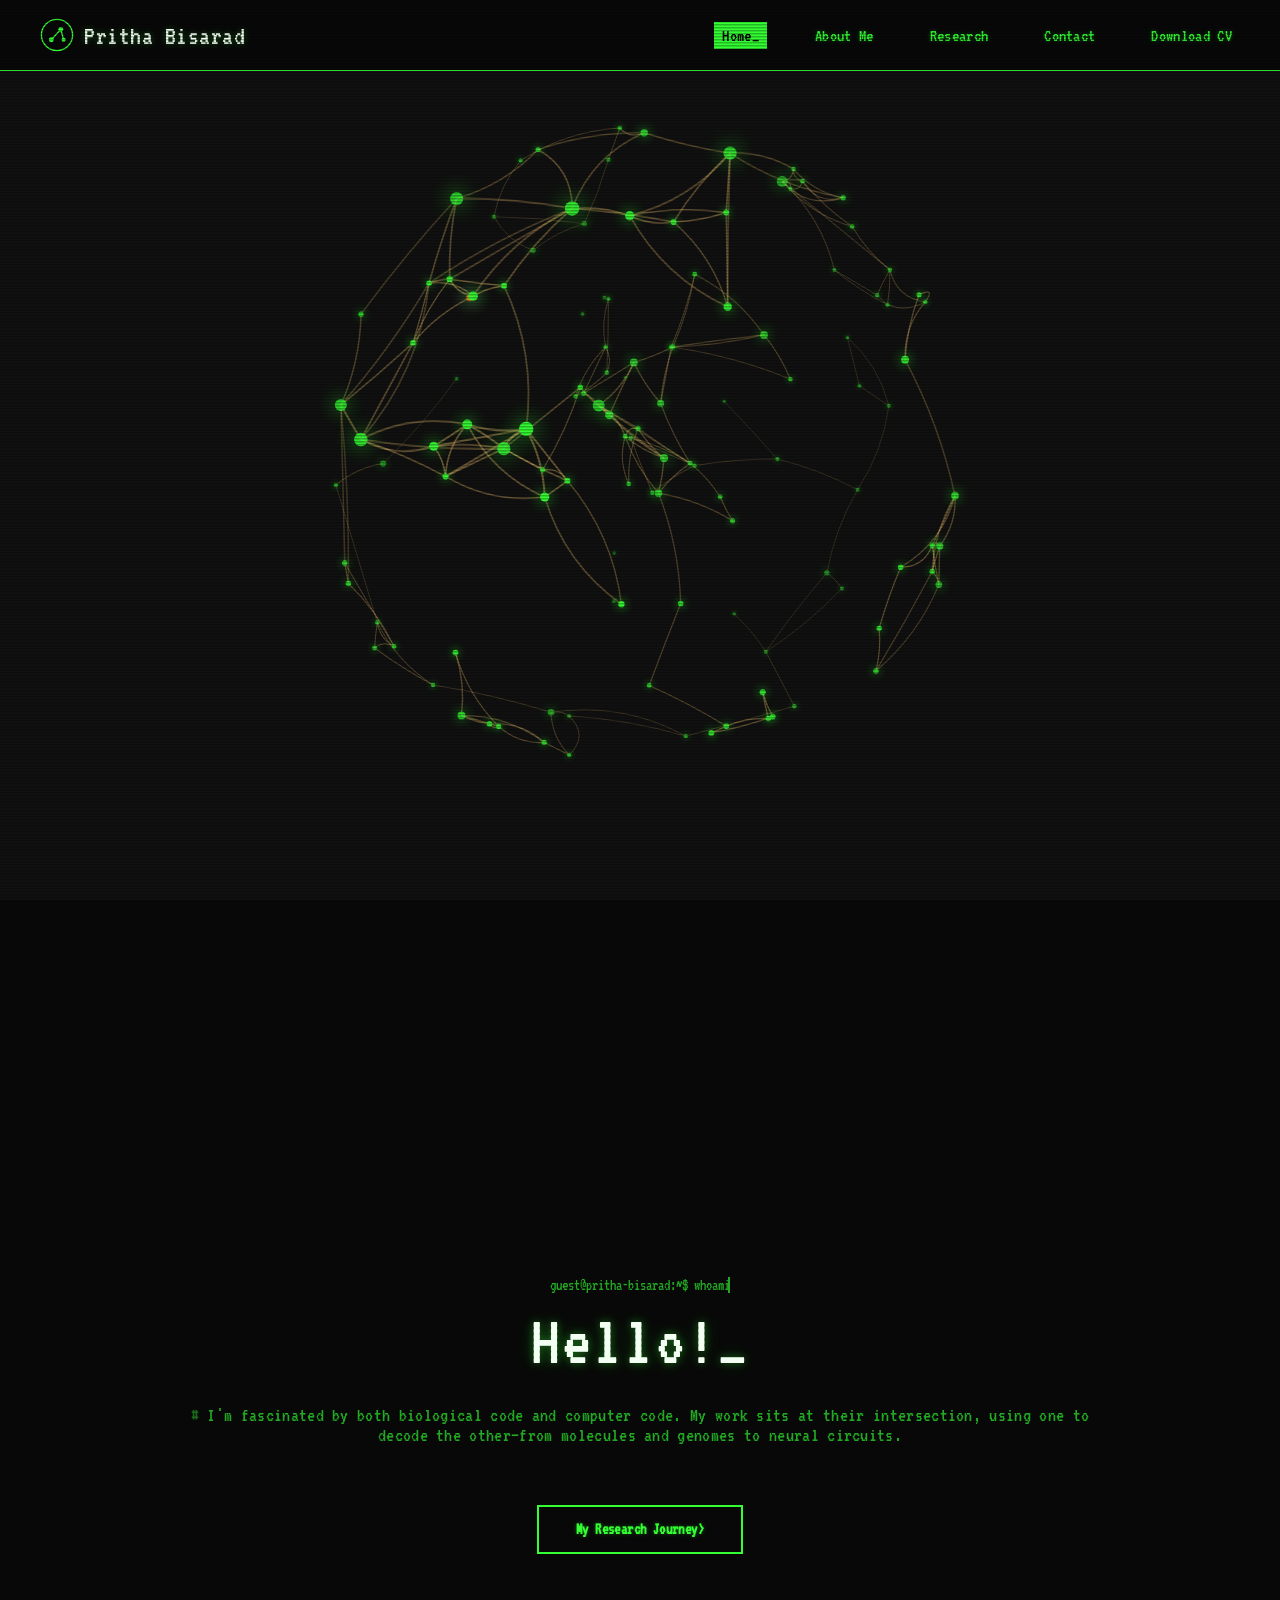
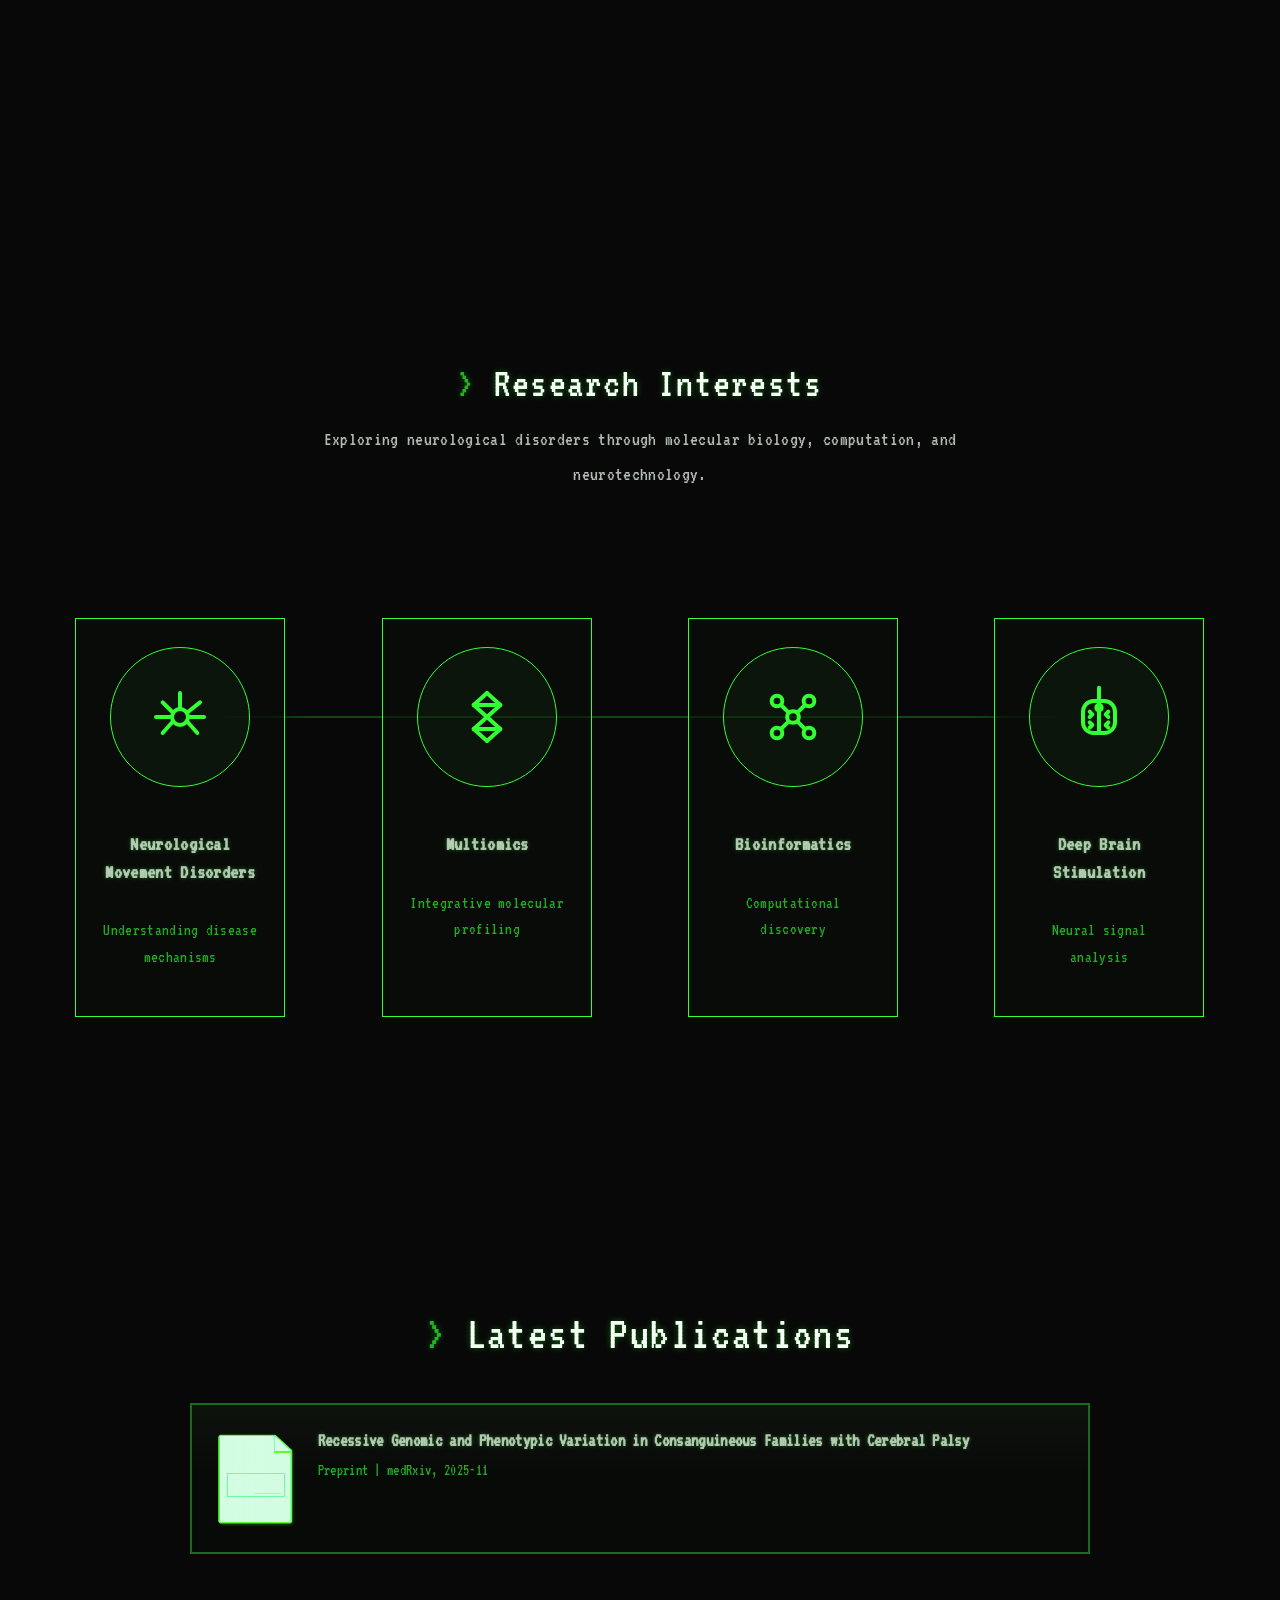
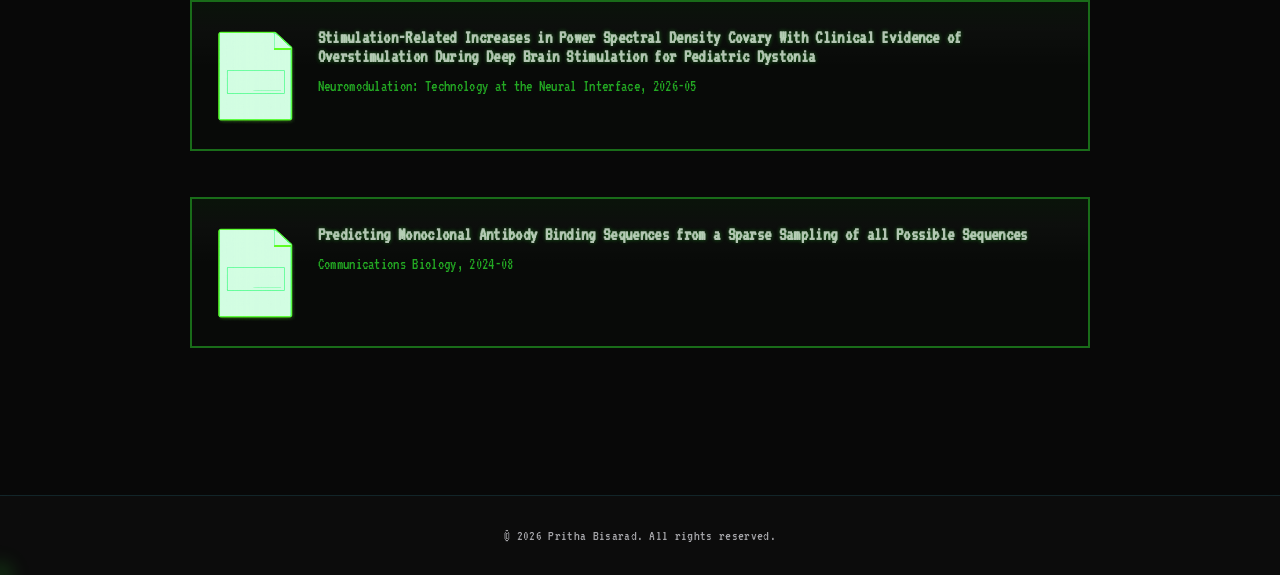
==== index.html @ ec265750 "Add CV download link to navigation menu" ====
<!DOCTYPE html>
<html lang="en">

<head>

<meta charset="UTF-8">

<meta name="viewport" content="width=device-width, initial-scale=1.0">

<meta name="description"
content="Official website of Pritha Bisarad, computational biologist and neuroscientist studying genomics, pediatric movement disorders, and deep brain stimulation.">

<title>Pritha Bisarad</title>

<!-- Favicon — small connectome-node mark, matches the site's
     visual identity instead of a generic default icon -->
<link rel="icon" type="image/svg+xml" href="data:image/svg+xml,%3Csvg xmlns='http://www.w3.org/2000/svg' viewBox='0 0 32 32'%3E%3Crect width='32' height='32' rx='7' fill='%23111111'/%3E%3Cline x1='10' y1='22' x2='22' y2='10' stroke='%2333ff33' stroke-width='1.4' opacity='0.7'/%3E%3Cline x1='22' y1='10' x2='24' y2='23' stroke='%2333ff33' stroke-width='1.4' opacity='0.7'/%3E%3Ccircle cx='10' cy='22' r='2.6' fill='%2333ff33'/%3E%3Ccircle cx='22' cy='10' r='2.6' fill='%2333ff33'/%3E%3Ccircle cx='24' cy='23' r='2.2' fill='%2333ff33'/%3E%3C/svg%3E">

<!-- Open Graph / Twitter — so links shared on LinkedIn, Twitter,
     Slack etc. show a real preview instead of a bare title -->
<meta property="og:type" content="website">
<meta property="og:title" content="Pritha Bisarad">
<meta property="og:description" content="Computational biologist and neuroscientist studying genomics, pediatric movement disorders, and deep brain stimulation.">
<meta property="og:url" content="https://bisaradpritha.github.io/index.html">
<link rel="canonical" href="https://bisaradpritha.github.io/index.html">
<meta property="og:image" content="https://bisaradpritha.github.io/images/profile.jpg">
<meta name="twitter:card" content="summary_large_image">
<meta name="twitter:title" content="Pritha Bisarad">
<meta name="twitter:description" content="Computational biologist and neuroscientist studying genomics, pediatric movement disorders, and deep brain stimulation.">
<meta name="twitter:image" content="https://bisaradpritha.github.io/images/profile.jpg">
     
 <!-- Google Fonts -->
<link rel="preconnect" href="https://fonts.googleapis.com">
<link rel="preconnect" href="https://fonts.gstatic.com" crossorigin>

<link href="https://fonts.googleapis.com/css2?family=DM+Serif+Display:ital@0;1&family=Manrope:wght@300;400;500;600;700;800&family=VT323&display=swap" rel="stylesheet">

<!-- My CSS -->
<link rel="stylesheet" href="style.css">

<!-- Structured data — tells search engines (and tools like
     Google Scholar's crawler) that this page is specifically
     about a researcher, not just a page with her name on it. -->
<script type="application/ld+json">
{
    "@context": "https://schema.org",
    "@type": "Person",
    "name": "Pritha Bisarad",
    "url": "https://bisaradpritha.github.io/index.html",
    "image": "https://bisaradpritha.github.io/images/profile.jpg",
    "jobTitle": "Computational Biologist and Neuroscientist",
    "description": "Computational biologist and neuroscientist studying genomics, pediatric movement disorders, and deep brain stimulation.",
    "affiliation": {
        "@type": "Organization",
        "name": "University of Arizona College of Medicine – Phoenix"
    },
    "email": "mailto:pbisarad@arizona.edu",
    "sameAs": [
        "https://www.linkedin.com/in/prithabisarad/",
        "https://github.com/bisaradpritha/",
        "https://scholar.google.com/citations?user=f0pQkY4AAAAJ&hl=en",
        "https://orcid.org/0000-0002-2677-9847"
    ]
}
</script>

</head>

<body>

<div class="crt-overlay" aria-hidden="true"></div>

     <header>

        <nav class="navbar">

            <a href="index.html" class="logo">
                <svg class="logo-mark" viewBox="0 0 36 36" aria-hidden="true">
                    <circle class="logo-ring" cx="18" cy="18" r="16.5" fill="none" stroke="#33ff33" stroke-width="1.4"></circle>
                    <line x1="12" y1="23" x2="22" y2="12" stroke="#33ff33" stroke-width="1.4"></line>
                    <line x1="22" y1="12" x2="25" y2="23" stroke="#33ff33" stroke-width="1.4"></line>
                    <circle cx="12" cy="23" r="2.6" fill="#33ff33"></circle>
                    <circle cx="22" cy="12" r="2.6" fill="#33ff33"></circle>
                    <circle cx="25" cy="23" r="2.2" fill="#33ff33"></circle>
                </svg>
                <span class="logo-text">Pritha Bisarad</span>
            </a>

            <button class="nav-toggle" aria-label="Toggle menu" aria-expanded="false" aria-controls="primary-nav">
                <span></span>
                <span></span>
                <span></span>
            </button>

            <ul class="nav-links" id="primary-nav">
                <li><a href="index.html" class="active">Home</a></li>
                <li><a href="about.html">About Me</a></li>
                <li><a href="research.html">Research</a></li>
                <li><a href="contact.html">Contact</a></li>
                 <li><a href="assets/Bisarad_Pritha_CV.pdf" target="_blank" rel="noopener noreferrer">Download CV</a></li>
</ul>
            </ul>

        </nav>

    </header>

<!-- =====================================
     Connectome Hero
===================================== -->

<section id="connectome-hero">

    <canvas id="connectomeCanvas"></canvas>

    <div class="network-overlay">
        <!-- reserved for future animated elements -->
    </div>

</section>


<!-- =====================================
     Welcome
===================================== -->

<section id="hero-intro">

    <div class="hero-content">

        <h1><span class="hero-typed">Hello!<span class="hero-cursor" aria-hidden="true">_</span></span></h1>

        <p>
          I'm fascinated by both biological code and computer code. My work sits at their intersection, 
          using one to decode the other—from molecules and genomes to neural circuits.
        </p>

        <div class="hero-actions">

            <a href="about.html" class="cta-btn">
                My Research Journey
            </a>

        </div>

    </div>

</section>

<script src="script.js" defer></script>

<!-- =====================================
     Overview Section
===================================== -->

<section id="overview">

    <div class="container">

        <h2 class="reveal">Research Interests</h2>

         <p class="overview-subtitle reveal">
              Exploring neurological disorders through molecular biology, computation, and neurotechnology.
          </p>

         <div class="interest-grid">
              <div class="interest-card reveal">

               <div class="interest-icon">
                   <svg viewBox="0 0 24 24" fill="none" stroke="currentColor" stroke-width="1.5" stroke-linecap="round" stroke-linejoin="round" role="img" aria-label="Neurological Movement Disorders">
                       <circle cx="12" cy="12" r="3"></circle>
                       <path d="M12 9V3"></path>
                       <path d="M14.6 10.4L19.5 6.5"></path>
                       <path d="M15 12H21"></path>
                       <path d="M14.6 13.6L18.5 18"></path>
                       <path d="M9.4 13.6L5.5 18"></path>
                       <path d="M9 12H3"></path>
                       <path d="M9.4 10.4L5.5 6.5"></path>
                   </svg>
               </div>
               
                   <h3>Neurological Movement Disorders</h3>
               
                   <p>
                       Understanding disease mechanisms
                   </p>
               
               </div>

              <div class="interest-card reveal">
          
                 <div class="interest-icon">
                   <svg viewBox="0 0 24 24" fill="none" stroke="currentColor" stroke-width="1.5" stroke-linecap="round" stroke-linejoin="round" role="img" aria-label="Multiomics">
                       <path d="M12 3L17 7.5L12 12L7 16.5L12 21"></path>
                       <path d="M12 3L7 7.5L12 12L17 16.5L12 21"></path>
                       <path d="M7 7.5H17"></path>
                       <path d="M7 16.5H17"></path>
                   </svg>
               </div>
          
                  <h3>Multiomics</h3>
          
                  <p>Integrative molecular profiling</p>
          
              </div>
          
              <div class="interest-card reveal">
          
                  <div class="interest-icon">
                        <svg viewBox="0 0 24 24" fill="none" stroke="currentColor" stroke-width="1.5" stroke-linecap="round" stroke-linejoin="round" role="img" aria-label="Bioinformatics">
                            <circle cx="6" cy="18" r="2"></circle>
                            <circle cx="6" cy="6" r="2"></circle>
                            <circle cx="18" cy="6" r="2"></circle>
                            <circle cx="18" cy="18" r="2"></circle>
                            <circle cx="12" cy="12" r="2.2"></circle>
                            <path d="M7.6 7.6L10.2 10.2"></path>
                            <path d="M16.4 7.6L13.8 10.2"></path>
                            <path d="M7.6 16.4L10.2 13.8"></path>
                            <path d="M16.4 16.4L13.8 13.8"></path>
                        </svg>
                    </div>
          
                  <h3>Bioinformatics</h3>
          
                  <p>Computational discovery</p>
          
              </div>
          
              <div class="interest-card reveal">
          
                  <div class="interest-icon">
                        <svg viewBox="0 0 24 24" fill="none" stroke="currentColor" stroke-width="1.5" stroke-linecap="round" stroke-linejoin="round" role="img" aria-label="Deep Brain Stimulation">
                            <path d="M6 10a4 4 0 0 1 4-4h4a4 4 0 0 1 4 4v4a4 4 0 0 1-4 4h-4a4 4 0 0 1-4-4z"></path>
                            <path d="M12 6v12"></path>
                            <path d="M8.5 10L9.5 11L8.5 12"></path>
                            <path d="M15.5 10L14.5 11L15.5 12"></path>
                            <path d="M8.5 14L9.5 15L8.5 16"></path>
                            <path d="M15.5 14L14.5 15L15.5 16"></path>
                            <path d="M12 1v7"></path>
                            <circle cx="12" cy="8.5" r="1"></circle>
                        </svg>
                    </div>
          
                  <h3>Deep Brain Stimulation</h3>
          
                  <p>Neural signal analysis</p>
          
              </div>

          </div>


    </div>

</section>

<!-- recent publication section -->
<section id="publications">

    <div class="container">

        <h2 class="reveal">Latest Publications</h2>

        <div class="publication-card glass reveal">

             <div class="publication-thumbnail">
          
                  <img src="images/page.png"
                       alt="Scientific publication" width="96" height="96" loading="lazy">
          
              </div>
               <div class="publication-info">
                 <a href=https://pmc.ncbi.nlm.nih.gov/articles/PMC12637781/ target="_blank" rel="noopener noreferrer"><h3>Recessive Genomic and Phenotypic Variation in Consanguineous Families with Cerebral Palsy</h3></a>
     
                 <p>
                     Preprint | medRxiv, 2025-11
                 </p>
               </div>

        </div>

        <div class="publication-card glass reveal">

             <div class="publication-thumbnail">
          
                  <img src="images/page.png"
                       alt="Scientific publication" width="96" height="96" loading="lazy">
          
              </div>
               <div class="publication-info">

                 <a href=https://www.sciencedirect.com/science/article/abs/pii/S1094715926001236 target="_blank" rel="noopener noreferrer"><h3>Stimulation-Related Increases in Power Spectral Density Covary With Clinical Evidence of Overstimulation During Deep Brain Stimulation for Pediatric Dystonia</h3></a>
     
                 <p>
                     Neuromodulation: Technology at the Neural Interface, 2026-05
                 </p>
               </div>

        </div>

        <div class="publication-card glass reveal">

             <div class="publication-thumbnail">
          
                  <img src="images/page.png"
                       alt="Scientific publication" width="96" height="96" loading="lazy">
          
              </div>
               <div class="publication-info">

                 <a href=https://www.nature.com/articles/s42003-024-06650-3 target="_blank" rel="noopener noreferrer"><h3>Predicting Monoclonal Antibody Binding Sequences from a Sparse Sampling of all Possible Sequences</h3></a>
     
                 <p>
                     Communications Biology, 2024-08
                 </p>
               </div>

        </div>

    </div>

</section>


<!-- Footer -->
<footer>
    <p>&copy; <span id="year"></span> Pritha Bisarad. All rights reserved.</p>
</footer>

<script>
document.getElementById("year").textContent = new Date().getFullYear();
</script>
     
<div id="cursor-glow"></div>
<div id="cursor-trail"></div>

<script src="cursor.js"></script>

</body>

</html>
---- style.css ----
/* =====================================
   Global reset
   Without this, any element that sets both
   width and padding renders WIDER than its
   declared width (padding adds on top by
   default), which is exactly what pushes
   layouts past the viewport edge on narrow
   phones and reads as things being
   "shifted"/cut off on one side.
===================================== */

*,
*::before,
*::after{

    box-sizing:border-box;

}

:root{

    --bg: #080808;

    --surface: #0f0f0f;

    --accent: #33ff33;

    --text: #33ff33;

    --text-muted: rgba(51,255,51,.65);

    /* A little white breaks up an entirely-green page —
       reserved specifically for primary headings, so it
       reads as intentional hierarchy (white = main content,
       green = labels/metadata/chrome) rather than random
       inconsistency. */
    --heading-accent: #f2fff2;

    /* Same white, dimmed via opacity — for secondary/nested
       titles (a publication title inside a card, a card's
       own h3) so they read as "part of the white tier" but
       one step down from page-level h1/h2. */
    --heading-accent-muted: rgba(242,255,242,.72);

    /* =====================================
       Spacing Scale (4px base unit)
       Use for margin/padding/gap everywhere
       instead of one-off px/rem values.
    ===================================== */

    --space-1: 0.25rem;   /* 4px  */
    --space-2: 0.5rem;    /* 8px  */
    --space-3: 0.75rem;   /* 12px */
    --space-4: 1rem;      /* 16px */
    --space-5: 1.5rem;    /* 24px */
    --space-6: 2rem;      /* 32px */
    --space-7: 2.5rem;    /* 40px */
    --space-8: 3rem;      /* 48px */
    --space-9: 4rem;      /* 64px */
    --space-10: 5rem;     /* 80px */
    --space-11: 6rem;     /* 96px */
    --space-12: 8rem;     /* 128px */

    /* Fluid section-level spacing, all derived
       from the same scale so pages feel consistent */

    --space-section-y: clamp(var(--space-11), 8vw, var(--space-12));
    --space-hero-y: clamp(var(--space-9), 10vw, var(--space-12));
    --space-card-pad: clamp(var(--space-6), 2.5vw, var(--space-7));
    --space-stack: clamp(var(--space-8), 6vw, var(--space-10));

    /* =====================================
       Type Scale
       All headings/body copy pull from here
       so every page reads as one system.
    ===================================== */

    --text-hero: clamp(3rem, 6vw, 4.5rem);
    --text-h1: clamp(2.5rem, 2.4vw + 1rem, 4rem);
    --text-h2: clamp(2.3rem, 2vw + 1rem, 3.6rem);
    --text-h3: clamp(1.3rem, .5vw + 1.1rem, 1.8rem);
    --text-body-lg: clamp(1.05rem, .4vw + .95rem, 1.25rem);
    --text-body: 1rem;
    --text-small: 0.9rem;

    --leading-tight: 1.2;
    --leading-normal: 1.6;
    --leading-relaxed: 1.8;

    /* =====================================
       Secondary accent — monochrome retro theme
       uses the same green as the primary accent.
       Kept as a separate variable (rather than
       deleted) since many rules reference
       --accent-2 specifically; this way nothing
       downstream needs to change.
    ===================================== */

    --accent-2: #33ff33;
    --accent-2-soft: rgba(51,255,51,.16);
    --accent-2-glow: rgba(51,255,51,.35);

}

/* =====================================
   Reduced motion
   All decorative motion below (reveals, tilt,
   magnetic buttons, ambient network, cursor
   trail) is skipped for users who've asked
   the OS/browser for less motion.
===================================== */

@media (prefers-reduced-motion: reduce){

    *{
        animation-duration:.001ms !important;
        animation-iteration-count:1 !important;
        transition-duration:.001ms !important;
        scroll-behavior:auto !important;
    }

}

/* =====================================
   Focus states
   Visible, on-theme focus rings for keyboard
   navigation. Browser default outlines are
   inconsistent against a dark glass UI, so
   every interactive element gets an explicit,
   deliberate one instead of losing it silently.
===================================== */

a,
button,
.cta-btn,
.contact-card,
.dot,
#prev,
#next{

    outline-offset:3px;

}

a:focus-visible,
button:focus-visible,
.cta-btn:focus-visible,
.contact-card:focus-visible,
.dot:focus-visible,
#prev:focus-visible,
#next:focus-visible{

    outline:2px solid var(--accent-2);
    outline-offset:3px;
    border-radius:4px;

}

.cta-btn:focus-visible{

    border-radius:0;

}

.contact-card:focus-visible,
.interest-card:focus-visible,
.publication-card:focus-visible,
.timeline-card:focus-visible{

    outline:2px solid var(--accent-2);
    outline-offset:3px;
    border-radius:var(--radius-lg);

}

/* Remove the outline for mouse/touch users who
   click rather than tab — :focus-visible above
   already covers keyboard users properly. */

a:focus:not(:focus-visible),
button:focus:not(:focus-visible){

    outline:none;

}

html{
    margin:0;
    padding:0;
}

body{
    margin:0;
    padding:0;
    min-height:100vh;
    overflow-x:hidden;
}

body{
    font-family:'VT323', monospace;
    overflow-x:hidden;
    background:var(--bg);
    letter-spacing:.02em;
}

/* =====================================
   Custom scrollbar
   Matches the dark/glass theme instead of
   the browser's default light scrollbar.
===================================== */

html{

    scrollbar-width:thin;
    scrollbar-color:var(--accent) rgba(8,8,8,.4);

}

::-webkit-scrollbar{

    width:10px;

}

::-webkit-scrollbar-track{

    background:rgba(8,8,8,.4);

}

::-webkit-scrollbar-thumb{

    background:var(--accent);
    border-radius:0;
    border:2px solid transparent;
    background-clip:padding-box;

}

::-webkit-scrollbar-thumb:hover{

    background:var(--accent);
    background-clip:padding-box;

}

/* =====================================
   CRT scanline overlay
   Applied via the .crt-overlay element in
   each page's markup, right after <body>.
===================================== */

body::before{

    content:"";

    position:fixed;
    inset:0;

    z-index:-1;

    pointer-events:none;

    box-shadow:inset 0 0 90px 30px rgba(51,255,51,.12);

}

.crt-overlay{

    position:fixed;
    inset:0;

    z-index:9997;

    pointer-events:none;

    background:repeating-linear-gradient(
        0deg,
        rgba(0,0,0,0) 0px,
        rgba(0,0,0,0) 1px,
        rgba(0,0,0,.28) 2px,
        rgba(0,0,0,.28) 3px
    );

    mix-blend-mode:multiply;

    animation:crtFlicker 6s infinite;

}

@keyframes crtFlicker{

    0%, 92%, 100%{ opacity:1; }
    93%{ opacity:.85; }
    94%{ opacity:1; }
    96%{ opacity:.92; }

}

body::after{

    content:"";

    position:fixed;
    top:0;
    left:0;
    right:0;

    height:2px;

    background:linear-gradient(180deg, transparent, rgba(51,255,51,.4), transparent);

    z-index:-1;

    pointer-events:none;

    transform:translateY(-20px);

    animation:crtSweep 6s linear infinite;

}

@keyframes crtSweep{

    0%{ transform:translateY(-20px); opacity:0; }
    5%{ opacity:.4; }
    45%{ opacity:.4; }
    50%{ transform:translateY(100vh); opacity:0; }
    100%{ transform:translateY(100vh); opacity:0; }

}

/* Headings */

h1,
h2{

    font-family:'VT323', monospace;

    font-weight:400;

    letter-spacing:.03em;

    text-shadow:0 0 6px var(--accent-2-glow);

}

h3{

    text-shadow:0 0 4px var(--accent-2-glow);

}

/* Card titles, navigation, buttons */

h3,
h4,
h5,
h6,
.nav-links,
.logo,
.cta-btn,
button{

    font-family:'VT323', monospace;

}


/* =====================================
   Connectome Hero
===================================== */

#connectome-hero{

    position:sticky;
    top:0;

    width:100vw;
    height:100vh;

    overflow:hidden;

    display:flex;
    justify-content:center;
    align-items:center;

}

#hero-intro{

    position:relative;

    width:100vw;
    height:100vh;

    display:flex;
    justify-content:center;
    align-items:center;

    overflow:hidden;

    padding-top:70px;

}

.hero-content{

    position:relative;

    z-index:5;

    display:flex;
    flex-direction:column;
    justify-content:center;
    align-items:center;

    width:min(900px,90%);

    text-align:center;

    color:white;

    opacity:0;
    transform:translateY(60px);

    will-change:opacity, transform;

}

/* Two CTAs side by side — Research Journey stays the primary
   action (full brightness), CV download sits next to it as a
   secondary, lower-emphasis option for anyone who just wants
   the document fast without engaging with the rest of the
   page first. */
.hero-actions{

    display:flex;
    flex-wrap:wrap;
    justify-content:center;
    gap:1rem;

    margin-top:2.5rem;

}

.hero-actions .cta-btn{

    margin-top:0;

}

.cta-btn-secondary{

    border-color:var(--text-muted);
    color:var(--text-muted);

}

.cta-btn-secondary:hover{

    background:var(--text-muted);
    border-color:var(--text-muted);
    color:#000;

    box-shadow:0 0 16px rgba(51,255,51,.3);

}

.hero-content h1{

    font-size:var(--text-hero);

    margin-bottom:var(--space-2);

    color:var(--heading-accent);

    text-shadow:0 0 8px var(--accent-2-glow), 0 0 20px rgba(51,255,51,.2);

}

.hero-content h1::before{

    content:"guest@pritha-bisarad:~$ whoami";

    display:block;

    overflow:hidden;

    white-space:nowrap;

    width:0;

    margin:0 auto .75rem;

    border-right:2px solid var(--text-muted);

    font-size:1rem;

    color:var(--text-muted);

    text-shadow:none;

    letter-spacing:0;

    animation:
        heroTyping 1.5s steps(30) forwards,
        heroPromptCursor .8s step-end infinite;

    /* Paused until .hero-content picks up .typing-active —
       otherwise this starts counting down the moment the
       page loads, while .hero-content itself is still
       invisible (opacity:0) waiting on the scroll-linked
       reveal. By the time a visitor actually scrolls far
       enough to see it, the animation would already be long
       finished offscreen and they'd only ever see the end
       state. */
    animation-play-state:paused;

}

@keyframes heroTyping{

    to{ width:30ch; }

}

@keyframes heroPromptCursor{

    0%, 100%{ border-color:var(--text-muted); }
    50%{ border-color:transparent; }

}

/* "Hello!" and its cursor stay invisible until the prompt
   line above finishes typing (1.5s), then fade in — reads
   as the terminal "responding" to the command rather than
   everything appearing at once. */

.hero-typed{

    display:inline-block;

    opacity:0;

    animation:heroTypedReveal .35s ease 1.5s forwards;

    animation-play-state:paused;

}

@keyframes heroTypedReveal{

    to{ opacity:1; }

}

.hero-cursor{

    animation:blink 1s step-end infinite;

    animation-play-state:paused;

}

/* Set by JS the first moment the scroll-linked hero reveal
   begins — starts all three animations above together, so
   the typing effect actually plays while a visitor is
   watching it rather than having already finished
   invisibly. */
.hero-content.typing-active h1::before,
.hero-content.typing-active .hero-typed,
.hero-content.typing-active .hero-cursor{

    animation-play-state:running;

}

@keyframes blink{

    0%, 100%{ opacity:1; }
    50%{ opacity:0; }

}

.hero-content p{

    font-size:var(--text-body-lg);

    color:var(--text-muted);

}

.hero-content p::before{

    content:"# ";

    color:rgba(51,255,51,.4);

}

.hero-content.visible{

    opacity:1;

    transform:translateY(0);

}

#connectomeCanvas{

    position:absolute;

    inset:0;

    width:100%;

    height:100%;

    pointer-events:none;

    z-index:1;

    transform-origin:center center;

}


.nav-links{
    display:flex;
    gap:40px;

    list-style:none;

    margin:0;
    padding:0;
}

/* =====================================
   Mobile Nav Toggle
   Hidden on desktop; becomes the visible
   menu control under 768px, where .nav-links
   collapses into a dropdown instead of
   trying to fit 4 links + logo on one line.
===================================== */

.nav-toggle{

    display:none;

    flex-direction:column;

    justify-content:center;

    gap:5px;

    width:36px;
    height:36px;

    padding:0;

    background:none;

    border:none;

    cursor:pointer;

    z-index:1001;

}

.nav-toggle span{

    display:block;

    width:100%;

    height:2px;

    border-radius:2px;

    background:var(--text);

    transition:
        transform .3s ease,
        opacity .3s ease;

}

.nav-toggle[aria-expanded="true"] span:nth-child(1){

    transform:translateY(7px) rotate(45deg);

}

.nav-toggle[aria-expanded="true"] span:nth-child(2){

    opacity:0;

}

.nav-toggle[aria-expanded="true"] span:nth-child(3){

    transform:translateY(-7px) rotate(-45deg);

}

@media (max-width:768px){

    .navbar{

        padding:0 20px;

    }

    .nav-toggle{

        display:flex;

    }

    .nav-links{

        position:fixed;

        top:70px;

        left:0;

        right:0;

        flex-direction:column;

        gap:0;

        max-height:0;

        overflow:hidden;

        background:rgba(8,8,8,.96);

        backdrop-filter:none;

        border-bottom:1px solid var(--accent);

        transition:max-height .35s ease;

    }

    .nav-links.open{

        max-height:400px;

    }

    .nav-links li{

        width:100%;

    }

    .nav-links a{

        display:block;

        padding:18px 24px;

        width:100%;

    }

    .nav-links a::after{

        display:none;

    }

}

header{

    position:fixed;

    top:0;
    left:0;

    width:100%;

    z-index:1000;

    backdrop-filter:none;

    background:rgba(8,8,8,.92);

    border-bottom:1px solid var(--accent);

    transition:
        transform .4s ease,
        background .35s ease;
}

/* Added by JS once the page has scrolled a bit,
   so the header always shows plain at the very top */
header.header-scrolled{

    background:rgba(8,8,8,.96);

}

/* Added by JS on scroll-down, removed on scroll-up */
header.header-hidden{

    transform:translateY(-100%);

}

.navbar{

    max-width:1300px;

    margin:auto;

    height:70px;

    padding:0 40px;

    display:flex;

    justify-content:space-between;

    align-items:center;
}

.logo{

    display:flex;

    align-items:center;

    gap:10px;

    color:var(--heading-accent);

    text-decoration:none;

    font-size:1.3rem;

    font-weight:600;

    letter-spacing:.5px;
}

/* The site-wide rule grouping .logo in with nav links/buttons
   sets Manrope — that's right for the rest of that group, but
   the wordmark itself should match the serif used for every
   other heading on the site (h1/h2), not the UI sans. */
.logo-text{

    font-family:'VT323', monospace;

    font-weight:400;

    font-size:1.7rem;

    text-shadow:0 0 6px var(--accent-2-glow);

}

.logo-mark{

    flex-shrink:0;

    width:34px;
    height:34px;

}

.logo-mark circle.logo-ring{

    transition:stroke .3s ease;

}

.logo:hover .logo-ring{

    stroke:var(--accent-2);

}

/* Below ~400px the icon + full name + hamburger button
   is too tight — keep the mark, drop the wordmark. */
@media (max-width:400px){

    .logo-text{

        display:none;

    }

}

.nav-links a{

    position:relative;

    color:var(--accent);

    text-decoration:none;

    font-size:1.15rem;

    padding:4px 8px;

    text-shadow:0 0 4px var(--accent-2-glow);

    transition:none;
}

.nav-links a::after{

    display:none;

}

.nav-links a:hover,
.nav-links a.active{

    background:var(--accent);
    color:#000;
    text-shadow:none;
}

/* Active page gets its own blinking cursor — "Contact_" —
   reusing the same terminal-prompt cue as the hero, so it
   reads as "you are here" rather than just a color swap. */
.nav-links a.active::after{

    content:"_";

    display:inline;

    color:#000;

    animation:blink 1s step-end infinite;

}
/* =====================================
   Hero Network Overlay
===================================== */

.network-overlay{

    position:absolute;

    inset:0;

    pointer-events:none;

    z-index:1;

}


/* =====================================
   Pulse Animation
===================================== */

@keyframes hubPulse{

    0%,100%{

        transform:scale(1);

        opacity:.8;

    }

    50%{

        transform:scale(1.5);

        opacity:1;

    }

}


/* =====================================
   Overview Section
===================================== */

#overview{

    position:relative;

    min-height:100vh;

    padding:var(--space-hero-y) 0;

    display:flex;

    align-items:center;

    overflow:hidden;

}


/* =====================================
   Overview Content
===================================== */

#overview .container{

    padding:0 clamp(12px,2vw,24px);

    position:relative;

    z-index:1;

    width:min(1280px,92%);

    margin:auto;

    display:flex;

    flex-direction:column;
    
    justify-content:center;

}

#overview h2{

    color:var(--heading-accent);

    font-size:clamp(2.3rem, 2vw + 1rem, 3.6rem);

    text-align:center;

    margin-bottom:18px;

}

#overview h2::before,
#publications h2::before{

    content:"> ";
    color:var(--text-muted);

}

.overview-subtitle{

    max-width:min(760px, 90%);

    margin:0 auto clamp(48px,6vh,80px);

    text-align:center;

    color:var(--heading-accent-muted);

    font-size:clamp(1rem, .4vw + .9rem, 1.25rem);

    line-height:1.8;

}

/* =====================================
   Research Interest Cards
===================================== */

.interest-grid{

    display:grid;

    grid-template-columns:repeat(4, 1fr);

    gap:clamp(96px,3vw,180px);

    margin-top:clamp(64px,8vh,120px);
    
    justify-items:center;

    position:relative;

    z-index:1;

}

.interest-grid::before{

    content:"";

    position:absolute;

    left:12%;

    right:12%;

    top:calc(clamp(28px,2vw,42px) + clamp(140px,10vw,180px) / 2);;

    height:2px;

    background:linear-gradient(
    90deg,
    transparent,
    rgba(51,255,51,.25) 12%,
    rgba(51,255,51,.25) 88%,
    transparent);

}

/* =====================================
   Interest Line Pulse
   A small glowing dot travels the connecting
   line left-to-right, then pauses before firing
   again — reads as a signal/impulse traveling
   the line rather than continuous motion,
   echoing the "neural signal" theme.
===================================== */

.interest-grid::after{

    content:"";

    position:absolute;

    top:calc(clamp(28px,2vw,42px) + clamp(140px,10vw,180px) / 2 - 3px);;

    left:12%;

    width:6px;
    height:6px;

    border-radius:50%;

    background:var(--accent);

    box-shadow:
        0 0 8px 2px rgba(51,255,51,.85),
        0 0 18px 5px rgba(51,255,51,.35);

    opacity:0;

    pointer-events:none;

    z-index:0;

    animation:interestPulse 8s cubic-bezier(.45,0,.2,1) infinite;

}

@keyframes interestPulse{

    0%{

        left:12%;
        opacity:0;

    }

    4%{

        opacity:1;

    }

    32%{

        left:88%;
        opacity:1;

    }

    38%,
    100%{

        left:88%;
        opacity:0;

    }

}



.interest-card{

    background:rgba(10,14,10,.6);

    border:1px solid var(--accent);

    border-radius:0;

    padding:clamp(28px,2vw,42px)
        clamp(22px,2vw,34px);

    min-height:clamp(180px,22vh,240px);

    position:relative;

    /* Without this, the pulse's ::after (which conceptually
       sits "after" the cards in paint order) would render on
       top of them instead of passing behind, like the static
       connector line already correctly does. */
    z-index:1;

    overflow:hidden;

    backdrop-filter:none;
    -webkit-backdrop-filter:none;

    transition:
        border-color .2s ease,
        box-shadow .2s ease;

    display:flex;

    flex-direction:column;

    align-items:center;

    text-align:center;

    width:100%;
    
    max-width:clamp(240px,18vw,300px);

}

.interest-card::before{

    display:none;

}

.interest-card:hover{

    transform:none;

    border-color:var(--accent);

    box-shadow:0 0 26px rgba(51,255,51,.55);

}

.interest-card h3{

    color:var(--heading-accent-muted);

    font-size:clamp(1.05rem,.4vw + .95rem,1.3rem);

    font-weight:600;

    margin-bottom:14px;

    line-height:1.35;

}

.interest-card p{

    color:var(--text-muted);

    font-size:clamp(.9rem,.3vw + .85rem,1.05rem);

    line-height:1.6;

}

.interest-icon{

    width:clamp(140px,10vw,180px);

    height:clamp(140px,10vw,180px);

    margin:0 auto 24px;

    display:flex;
    justify-content:center;
    align-items:center;

    border:1px solid var(--accent);
    border-radius:50%;

    background:rgba(51,255,51,.04);

    color:var(--accent);

    position:relative;

    z-index:2;

}

.interest-icon img{

    width:clamp(112px,8vw,140px);

    height:clamp(112px,8vw,140px);

    object-fit:contain;

    display:block;

}

.interest-icon{

    color:var(--accent);

}

.interest-icon svg{

    width:clamp(64px,4.5vw,80px);

    height:clamp(64px,4.5vw,80px);

    display:block;

}


/* =====================================
   Tablet
===================================== */

@media (max-width:1200px){

    .interest-grid{

        grid-template-columns:repeat(2,1fr);

        gap:48px;

    }

    .interest-grid::before{

        display:none;

    }

    .interest-grid::after{

        display:none;

    }

}

/* =====================================
   Mobile
===================================== */

@media (max-width:768px){

    #overview{

        padding:80px 0;

    }

    #overview h2{

        font-size:2.2rem;

    }

    .overview-subtitle{

        font-size:1rem;

        margin-bottom:48px;

    }

    .interest-grid{

        grid-template-columns:1fr;

        gap:32px;

    }

    .interest-card{

        max-width:420px;

        width:100%;

        margin:0 auto;

    }

}

/* =============================
Recent Publication Section 
================================*/
#publications{

    position:relative;

    min-height:100vh;

    padding:var(--space-hero-y) 0;

    display:flex;

    align-items:center;

    overflow:hidden;

}

#publications .container{

    width:min(900px,90%);

    margin:auto;

    display:flex;

    flex-direction:column;

    gap:28px;     /* <-- controls spacing */

    justify-content:center;
    
    height:100%;

}

#publications h2{

    color:var(--heading-accent);

    font-family:'VT323', monospace;

    font-size:clamp(2.5rem,2.4vw + 1rem,4rem);

    text-align:center;

    margin-bottom:clamp(18px,2vh,28px);

}


.publication-card{

    background:rgba(10,14,10,.5);

    border:1px solid var(--accent);

    backdrop-filter:none;
    -webkit-backdrop-filter:none;

    box-shadow:none;

    transition:
        border-color .2s ease,
        box-shadow .2s ease;

    border-radius:0;

    padding:32px;

    overflow:hidden;

    display:flex;

    align-items:flex-start;
    
    gap:28px;
    
    position:relative;
    
    margin-bottom:clamp(18px,2vh,30px);

}

.publication-card:hover{

    transform:none;

    border-color:var(--accent);

    box-shadow:0 0 26px rgba(51,255,51,.55);

}

.publication-thumbnail{

    flex-shrink:0;

    width:72px;

    display:flex;

    justify-content:center;

    align-items:flex-start;

}

.publication-thumbnail img{

    width:96px;

    height:auto;

    display:block;

    transition:transform .35s ease;

   filter:grayscale(1) brightness(1.4) sepia(1) hue-rotate(60deg) saturate(4);

}

.publication-info{

    flex:1;

}

.publication-info a{

    text-decoration:none;

}

.publication-info h3{

    margin:0 0 12px;

    color:var(--heading-accent-muted);

    text-shadow:0 0 4px var(--accent-2-glow);

    transition:none;

}

.publication-info p{

    margin:0;

    color:var(--text-muted);

}

.publication-card:hover .publication-thumbnail img{

    transform:
        rotate(-3deg)
        translateY(-2px)
        scale(1.04);

}

.publication-card:hover .publication-info h3{

    color:var(--heading-accent-muted);

}

/* =====================
       Footer 
======================== */
footer {
    width: 100%;
    padding: 2rem 0;
    margin-top: 0;

    text-align: center;

    color: rgba(244,245,251,.65);
    font-size: 0.9rem;

    backdrop-filter: blur(14px);
    -webkit-backdrop-filter: blur(14px);

    background: rgba(17,17,17,.55);

    border-top: 1px solid rgba(71,216,255,.12);
}

footer p {
    margin: 0;
}

/* ==========================================
   Cursor Particle System
========================================== */

#cursor-trail{
    position:fixed;
    inset:0;

    pointer-events:none;
    z-index:9999;

    overflow:hidden;
}

.cursor-particle{

    position:absolute;

    border-radius:50%;

    transform:translate(-50%,-50%);

    pointer-events:none;

    filter:blur(0.5px);

    animation:particleFade .8s ease-out forwards;

    will-change:transform,opacity;
}

@keyframes particleFade{

    from{

        opacity:.45;

        transform:
            translate(-50%,-50%)
            scale(1);

    }

    to{

        opacity:0;

        transform:
            translate(
                calc(-50% + var(--dx)),
                calc(-50% + var(--dy))
            )
            scale(.15);

    }

}

#cursor-glow{

    position:fixed;

    width:40px;
    height:40px;

    border-radius:50%;

    pointer-events:none;

    background:
        radial-gradient(circle,
        rgba(51,255,51,.18),
        transparent 70%);

    transform:translate(-50%,-50%);

    filter:blur(8px);

    z-index:9998;

    transition:
        transform .08s linear;

}

/* ===================
    CTA Home Page 
====================== */
.cta-btn{

    display:inline-flex;
    align-items:center;
    justify-content:center;

    margin-top:2.5rem;

    padding:0.9rem 2.3rem;

    border:2px solid var(--accent);
    border-radius:0;

    color:var(--accent);
    text-decoration:none;

    font-weight:600;
    letter-spacing:.4px;

    background:transparent;

    position:relative;
    overflow:hidden;

    text-shadow:0 0 4px var(--accent-2-glow);

    transition:none;

    box-shadow:none;

}

.cta-btn::before{

    display:none;

}

.cta-btn::after{

    content:" >";

}

.cta-btn:hover{

    background:var(--accent);
    color:#000;
    text-shadow:none;
    transform:none;

    box-shadow:
        0 0 26px rgba(51,255,51,.55);

}

.cta-btn:active{

    transform:none;

}



/* ====================================
        About
        (single consolidated #about rule —
        this used to be declared twice)
======================================= */
#about-page{

    position: relative;

    min-height: 100vh;

    padding: var(--space-hero-y) 0;

    overflow: hidden;

}

#about{

    position:relative;
    z-index:1;

    max-width:1100px;

    margin:0 auto;

    padding:0 var(--space-6);

}

.about-header{

    margin-bottom:1rem;

}

/* A one-line, instantly scannable summary for anyone in
   fact-extraction mode — a search committee cross-checking
   a CV, a recruiter doing a fast first pass — who wants the
   basics without reading the narrative or opening the
   accordion below. Left-aligned deliberately, unlike the
   centered treatment used elsewhere on this page, since it
   reads as a factual readout, not part of the story. */
.quick-facts{

    text-align:left;

    color:var(--text-muted);

    font-size:1.1rem;

    margin-bottom:var(--space-9);

}

.quick-facts::before{

    content:"> ";

    color:var(--accent);

}

.about-header h1{

    font-family:'VT323', monospace;

    font-weight:400;

    font-size:var(--text-hero);

    margin-bottom:var(--space-2);

    color:var(--heading-accent);

}

.subtitle{

    font-size:1.2rem;

    color:var(--text-muted);

    max-width:700px;

    line-height:1.7;

}

.about-layout{

    display:grid;

    grid-template-columns:280px 1fr;

    gap:4rem;

    align-items:flex-start;

}

/* Education / Experience / Honors — each wrapped in a
   .glass card, same contained-box treatment every other
   piece of content on the site already gets (interest
   cards, timeline cards, journey cards). Without this, text
   sat directly on the busy ambient network with only thin
   full-page-width divider lines — the one place on the site
   that didn't feel like part of the same system. */

.credentials{

    margin-top:5rem;

    display:flex;
    flex-direction:column;
    gap:2rem;

}

/* Matches .timeline-card and .contact-card's hover glow
   exactly — the base .glass:hover treatment these cards
   inherited by default is noticeably weaker (16px/.25 alpha
   vs 26px/.55 here), which is what made them read as visually
   disconnected from the rest of the card family on the site. */
.credentials-group{

    border-radius:0;

    padding:0;

    transition:border-color .2s ease, box-shadow .2s ease;

}

/* Compound selectors (.glass.credentials-group, not just
   .credentials-group) so this reliably beats .glass:hover's
   weaker base glow regardless of source order — the two
   previously had identical specificity, and .glass:hover
   happening to sit later in the file was silently winning,
   which is exactly the bug this rule exists to fix. */
.glass.credentials-group:hover,
.glass.accordion-item.active{

    border-color:var(--accent);
    box-shadow:0 0 26px rgba(51,255,51,.55);

}

/* Thin, full-width click target — heading left-aligned,
   chevron right-aligned, with breathing room between items
   handled by .credentials' own gap rather than the header's
   own padding, so the bars read as separate cards, not one
   tightly stacked block. */
.accordion-header{

    display:flex;
    justify-content:space-between;
    align-items:center;

    width:100%;

    padding:1rem 1.5rem;

    background:none;
    border:none;

    cursor:pointer;
    text-align:left;

    font:inherit;
    color:inherit;

}

.accordion-heading{

    color:var(--heading-accent);

    font-size:1.4rem;

    letter-spacing:.03em;

    text-shadow:0 0 6px var(--accent-2-glow);

}

.chevron{

    color:var(--accent);

    font-size:1.4rem;

    line-height:1;

    flex-shrink:0;

    margin-left:1rem;

    transition:transform .25s ease;

}

.accordion-item.active .chevron{

    transform:rotate(90deg);

}

.accordion-panel{

    overflow:hidden;

    max-height:0;

    transition:max-height .4s cubic-bezier(.2,.7,.2,1);

}

.accordion-item.active .accordion-panel{

    max-height:900px;

}

.accordion-panel-inner{

    padding:0 clamp(1.5rem, 2vw, 2.5rem) clamp(1.5rem, 2vw, 2.5rem);

}

/* The bracketed category name riding alongside the themed
   word — small and dim enough to read as a label, not a
   second heading, but still there so the section is
   instantly scannable even without reading "Pitstops" as a
   metaphor first. text-shadow reset since it would otherwise
   inherit the heading's glow, working against the dimmed,
   secondary read this needs. */
.credentials-label{

    font-size:.85rem;

    font-family:'VT323', monospace;

    color:var(--text-muted);

    letter-spacing:.08em;

    text-shadow:none;

    vertical-align:middle;

    margin-left:.6rem;

}

/* Inside a bounded card, the divider lines between entries
   (already built into .publication) read as normal list
   separators rather than stray lines across the page — but
   the very first entry doesn't need one right under the
   heading. */
.credentials-group .publication:first-child{

    border-top:none;
    padding-top:0;

}

/* The one line of the page's own voice bridging the
   narrative half (the journey chapters) and the structured
   half (the cards below) — without it, the shift from story
   to CV reads as an abrupt mode-change rather than the same
   person continuing to talk. */
.credentials-intro{

    text-align:center;

    color:var(--text-muted);

    font-size:1.15rem;

    margin-bottom:1rem;

}

/* A shortcut for anyone who wants everything visible at once
   rather than opening each section individually — expands
   every accordion item simultaneously, bypassing the normal
   single-open behavior. Right-aligned since it acts on the
   list below it, not part of the centered intro sentence. */
.expand-all-btn{

    align-self:flex-end;

    margin-bottom:-1rem;

    background:none;
    border:none;

    color:var(--text-muted);

    font-family:'VT323', monospace;
    font-size:1rem;
    letter-spacing:.05em;

    cursor:pointer;

    transition:color .2s ease;

}

.expand-all-btn:hover,
.expand-all-btn[aria-expanded="true"]{

    color:var(--accent);

}

/* Moved here from right after the carousel — as the actual
   closing gesture of the whole page (story + record both
   told) rather than a false ending that gets immediately
   followed by three more cards. .credentials is itself a
   flex column, so centering this one item needs align-self
   rather than margin:auto. */
.credentials-cta{

    align-self:center;
    margin-top:1rem;

}

.about-photo{

    position:relative;

    display:flex;

    justify-content:center;

    align-items:center;

}

.about-photo img{

    position:relative;

    width: 260px;

    height: auto;

    display:block;

    border-radius: 20px;

    border: 1px solid var(--glass-border);

    box-shadow: var(--glass-shadow);

    /* Softens the photo's bright studio background so it
       reads as part of the dark glass UI rather than a
       pasted-on rectangle */
    filter: saturate(.88) contrast(1.04) brightness(.94);

}

/* Vignette that fades the photo's edges toward the card's
   own tone, further blending it into the dark theme */
.about-photo::after{

    content:"";

    position:absolute;

    inset:0;

    width:260px;

    margin:auto;

    border-radius:20px;

    pointer-events:none;

    box-shadow:
        inset 0 0 40px 12px rgba(17,17,17,.55);

}

.journey-carousel{

    display:flex;

    flex-direction:column;

    justify-content:center;

}

.journey-cards{

    position:relative;

}

.journey-card{

    position:relative;

    overflow:hidden;

    background: rgba(10,14,10,.6);
    border: 1px solid var(--accent);
    border-radius: 0;
    padding: 2.5rem;
    backdrop-filter: none;
    min-height: 260px;

    display: none;
    opacity: 0;
    transform: translateX(25px);

    transition:
        opacity .45s ease,
        transform .45s ease,
        border-color .2s ease,
        border-width .2s ease,
        box-shadow .2s ease;

}

/* A large, quiet quotation mark fills the card's negative
   space instead of leaving it a bare glass void when a
   chapter's text is short — reads as intentional rather
   than empty. */

.journey-card::after{

    content:"\201C";

    position:absolute;

    right:1.2rem;
    bottom:-1.2rem;

    font-family:'VT323', monospace;

    font-size:12rem;
    line-height:1;

    color:rgba(51,255,51,.08);

    pointer-events:none;

    z-index:0;

}

.journey-card > *{

    position:relative;
    z-index:1;

}

.journey-card.active{

    display:block;

    opacity:1;

    transform:translateX(0);

}

.journey-card:hover{

    border-color:var(--accent);

    border-width:2px;

    box-shadow:0 0 28px rgba(51,255,51,.55);

}

.journey-card h2{

    color:var(--heading-accent);

    margin-bottom:1rem;

    font-size:1.6rem;

}

.journey-card h2::before{

    content:"> ";

    color:var(--text-muted);

}

.chapter-number{

    color:var(--text-muted);

}

.chapter-number::before{

    content:"[ ";

}

.chapter-number::after{

    content:" ]";

}

.journey-card p{

    font-size:1.05rem;

    line-height:1.9;

    color:var(--text-muted);

}

.journey-card p::after{

    content:"_";

    display:inline-block;

    margin-left:2px;

    animation:blink 1s step-end infinite;

}

.carousel-controls{

    display:flex;

    justify-content:center;

    align-items:center;

    gap:1.2rem;

    margin-top:1.75rem;

}

.carousel-dots{

    display:flex;

    gap:.75rem;

}

#prev,
#next{

    width:42px;

    height:42px;

    border:1px solid var(--accent);

    border-radius:50%;

    background:rgba(51,255,51,.08);

    color:var(--accent);

    font-size:1.2rem;

    cursor:pointer;

    transition:none;

}

#prev:hover,
#next:hover{

    background:var(--accent);

    color:#000;

    transform:none;

}

.dot{

    width:10px;

    height:10px;

    border-radius:0;

    background:rgba(51,255,51,.25);

    cursor:pointer;

    transition:.3s;

}

.dot.active{

    background:var(--accent);

}



@media (max-width:900px){

.about-layout{

    grid-template-columns:1fr;

}
    
.about-photo{

    position:static;

}

.about-header h1{

    font-size:2.5rem;

}

}


/* =====================================
   Glass Variables
===================================== */

:root{

    --glass-bg:rgba(10,14,10,.55);

    --glass-bg-hover:rgba(20,28,20,.7);

    --glass-border:rgba(51,255,51,.4);

    --glass-highlight:rgba(51,255,51,.04);

    --glass-shadow:
        0 0 0 rgba(0,0,0,0);

    --glass-shadow-hover:
        0 0 16px rgba(51,255,51,.25);

    --glass-blur:0px;

    --radius-sm:0px;

    --radius-md:0px;

    --radius-lg:0px;

    --radius-xl:0px;

    --glass-padding:clamp(1.5rem, 2vw, 2.5rem);

}


/* =====================================
   Glass Components
===================================== */

.glass{

    position:relative;

    overflow:hidden;

    padding:var(--glass-padding);

    background:var(--glass-bg);

    backdrop-filter:blur(var(--glass-blur));

    -webkit-backdrop-filter:blur(var(--glass-blur));

    border:2px solid var(--glass-border);

    border-radius:var(--radius-xl);

    box-shadow:var(--glass-shadow);

    transition:
        background .35s ease,
        border-color .35s ease,
        box-shadow .35s ease,
        transform .35s ease;

}


/* =====================================
   Glass Highlight
===================================== */

.glass::before{

    content:"";

    position:absolute;

    inset:0;

    pointer-events:none;

    border-radius:inherit;

    background:

        linear-gradient(
            180deg,
            var(--glass-highlight) 0%,
            rgba(255,255,255,0.02) 18%,
            transparent 45%
        );

}


/* =====================================
   Glass Hover
===================================== */

.glass:hover{

    background:var(--glass-bg-hover);

    border-color:rgba(51,255,51,0.22);

    box-shadow:var(--glass-shadow-hover);

    transform:translateY(-3px);

}


/* =====================================
   Research Page Intro
===================================== */

#research-page{

    position:relative;

    min-height:100vh;

    padding:0 clamp(var(--space-4), 4vw, var(--space-6));

}

/* =====================================
   Research Hero
===================================== */

.research-hero{

    text-align:center;

    padding:var(--space-hero-y) 0 var(--space-9);

}

.research-hero .container{

    position:relative;
    z-index:1;

    max-width:800px;

    margin:0 auto;

}

.research-hero h1{

    font-family:'VT323', monospace;

    font-size:var(--text-hero);

    color:var(--heading-accent);

    margin-bottom:var(--space-5);

}

.research-hero p{

    max-width:700px;

    margin:0 auto;

    font-size:var(--text-body-lg);

    line-height:var(--leading-relaxed);

    color:var(--text-muted);

}


/* =====================================
   Research Timeline
===================================== */

.research-timeline{

    position:relative;
    z-index:1;

    padding:var(--space-6) 0 var(--space-11);

}

/* =====================================
   Timeline Container
===================================== */

.timeline{

    position:relative;

    width:min(1200px,90%);

    margin:0 auto;

}

/* =====================================
   Timeline Spine
===================================== */

.timeline-spine{

    position:absolute;

    top:0;

    bottom:0;

    left:50%;

    width:2px;

    transform:translateX(-50%);

    background:rgba(51,255,51,.25);

    z-index:1;

}

/* =====================================
   Timeline Items
===================================== */

.timeline-item{

    position:relative;

    display:grid;

    grid-template-columns:1fr 100px 1fr;

    align-items:start;

    margin-bottom:5rem;

    min-height:340px;

}

/* =====================================
   Left & Right Layout
===================================== */

.timeline-item.left .timeline-card{

    grid-column:1;

}

.timeline-item.right .timeline-card{

    grid-column:3;

}

/* =====================================
   Poster Preview
   Sits in the timeline's blank column —
   opposite side from wherever the card
   landed for that entry. Left-card entries
   get their poster in column 3, right-card
   entries in column 1.
===================================== */

/* The stagger system (script.js) adds a delay to whichever
   sibling comes second in the DOM, meant for grids of
   otherwise-identical cards. A timeline-card and its poster
   sit in the same grid row and should read as one paired
   unit, not a leader-and-follower — this cancels that added
   delay so they reveal together, based on their own natural
   scroll position rather than DOM order. */
.poster-preview,
.poster-placeholder{

    transition-delay:0s !important;

}

.poster-preview{

    display:flex;
    flex-direction:column;
    align-items:center;

    text-decoration:none;

    padding:1.25rem;

    border:1px solid var(--accent);
    background:rgba(10,14,10,.5);

    transition:border-color .2s ease, box-shadow .2s ease;

}

.poster-preview:hover{

    box-shadow:0 0 26px rgba(51,255,51,.55);

}

.poster-preview img{

    width:100%;
    max-width:260px;
    height:auto;

    display:block;

    border:1px solid rgba(51,255,51,.35);

}

.poster-preview:hover img{

    border-color:var(--accent);

}

.poster-caption{

    margin-top:.9rem;

    font-size:.85rem;

    color:var(--accent);

    text-shadow:0 0 4px var(--accent-2-glow);

}

.poster-caption::after{

    content:" ↗";

}

.poster-placeholder{

    position:relative;

    display:flex;
    align-items:center;
    justify-content:center;

    min-height:140px;

    padding:1.5rem;

    color:var(--text-muted);

    font-size:.95rem;

    text-align:center;

    /* Animated dashed border — real border-style:dashed can't
       be animated, so this fakes it with four thin repeating
       gradients (one per edge) and shifts their position each
       frame, the classic CSS "marching ants" technique. */
    background-image:
        linear-gradient(90deg, rgba(51,255,51,.5) 50%, transparent 50%),
        linear-gradient(90deg, rgba(51,255,51,.5) 50%, transparent 50%),
        linear-gradient(0deg, rgba(51,255,51,.5) 50%, transparent 50%),
        linear-gradient(0deg, rgba(51,255,51,.5) 50%, transparent 50%);

    background-repeat: repeat-x, repeat-x, repeat-y, repeat-y;

    background-size: 10px 1px, 10px 1px, 1px 10px, 1px 10px;

    background-position: 0 0, 0 100%, 0 0, 100% 0;

    animation:marchingAnts .5s linear infinite;

}

@keyframes marchingAnts{

    to{
        background-position: 10px 0, -10px 100%, 0 -10px, 100% 10px;
    }

}

.timeline-item.left .poster-preview,
.timeline-item.left .poster-placeholder{

    grid-column:3;
    grid-row:1;

}

.timeline-item.right .poster-preview,
.timeline-item.right .poster-placeholder{

    grid-column:1;
    grid-row:1;

}

@media (max-width:768px){

    .timeline-item.left .poster-preview,
    .timeline-item.left .poster-placeholder,
    .timeline-item.right .poster-preview,
    .timeline-item.right .poster-placeholder{

        grid-column:2;
        grid-row:2;

        margin-top:1.5rem;

    }

    .poster-preview img{

        max-width:220px;

    }

}

/* =====================================
   Timeline Card
===================================== */

.timeline-card{

    position:relative;

    padding:2rem;

    border-radius:0;

    z-index:3;

    transition:
        border-color .2s ease,
        box-shadow .2s ease;

}

.timeline-card:hover{

    transform:none;
    border:1px solid var(--accent);
    box-shadow:0 0 26px rgba(51,255,51,.55);

}

/* =====================================
   Connector Lines
===================================== */

.timeline-card::after{

    content:"";

    position:absolute;

    top:43px;

    height:2px;

    background:rgba(51,255,51,.3);

}

/* Left Card Connector */

.timeline-item.left .timeline-card::after{

    left:100%;

    width:50px;

}

/* Right Card Connector */

.timeline-item.right .timeline-card::after{

    right:100%;

    width:50px;

}

/* =====================================
   Timeline Node
===================================== */

.timeline-node{

    position:absolute;

    left:50%;

    top:32px;

    transform:translateX(-50%);

    width:22px;

    height:22px;

    border:2px solid var(--accent);

    border-radius:50%;

    background:var(--bg);

    z-index:5;

}

/* =====================================
   Node Core
   Left-side entries use the primary amber,
   right-side entries use the secondary blue —
   a deliberate rhythm along the timeline rather
   than a single repeated color.
===================================== */

.node-core{

    position:absolute;

    inset:4px;

    border-radius:50%;

    background:var(--accent);

    box-shadow:0 0 12px rgba(51,255,51,.6);

}

.timeline-item.right .timeline-node{

    border-color:var(--accent);

}

.timeline-item.right .node-core{

    background:var(--accent-2);

    box-shadow:0 0 12px var(--accent-2-glow);

}

/* =====================================
   Timeline — Mobile
   The alternating left/right layout with a
   centered spine and connector lines needs a
   100px+ center gutter to work — far too much
   on a narrow phone. Below 768px it collapses
   to a single column: spine and nodes move to
   the left edge, every card (left or right)
   stacks in the same column, and the connector
   lines (which only make sense pointing at a
   center spine) are hidden.
===================================== */

@media (max-width:768px){

    .timeline-spine{

        left:20px;

        transform:none;

    }

    .timeline-item{

        grid-template-columns:40px 1fr;

        margin-bottom:2.5rem;

        min-height:0;

    }

    .timeline-item.left .timeline-card,
    .timeline-item.right .timeline-card{

        grid-column:2;

    }

    .timeline-card{

        padding:1.5rem;

    }

    .timeline-card::after{

        display:none;

    }

    .timeline-node{

        left:20px;

    }

}

/* =====================================
   Research Topic
   The eyebrow label is metadata, not the
   heading — using the secondary accent here
   (rather than white) makes that distinction
   visible at a glance, and gives the second
   color a consistent job across the site.
===================================== */

.research-topic{

    display:inline-block;

    margin-bottom:.75rem;

    font-size:.85rem;

    font-weight:600;

    letter-spacing:.15em;

    text-transform:uppercase;

    color:var(--accent-2);

}

.research-topic::before{

    content:"[ ";

}

.research-topic::after{

    content:" ]";

}

/* =====================================
   Card Heading
===================================== */

.timeline-card h2{

    margin-bottom:1rem;

    color:var(--heading-accent);

    font-size:1.8rem;

    line-height:1.2;

}

/* =====================================
   Card Description
===================================== */

.timeline-card p{

    font-size:1.05rem;

    color:var(--text-muted);

    line-height:1.8;

}

/* =====================================
   Publications
===================================== */

.publication-list{

    margin-top:2rem;

    display:flex;

    flex-direction:column;

    gap:1rem;

}

.publication{

    padding-top:1rem;

    border-top:1px solid rgba(51,255,51,.15);

}

.publication a{

    text-decoration:none;

    transition:none;

}

/* Linked entries need to read as clickable before the user
   ever hovers — a brighter "> " prefix and a trailing arrow
   (the same ↗ cue used on the contact cards) both signal it
   at a glance, rather than only revealing itself on hover. */
.publication a h3::before{

    color:var(--accent);

}

.publication a h3::after{

    content:" ↗";

    color:var(--accent);

    font-size:.85em;

}

.publication a:hover h3{

    color:var(--accent);

}

.publication h3{

    font-size:1rem;

    color:var(--heading-accent-muted);

    margin-bottom:.35rem;

}

.publication h3::before{

    content:"> ";
    color:var(--text-muted);

}

.publication p{

    margin:0;

    font-size:.98rem;

    color:var(--text-muted);

}

/* =====================================
   Research CTA
===================================== */

.research-cta{

    padding:var(--space-11) 0;

    display:flex;

    flex-direction:column;

    align-items:center;

    justify-content:center;

    text-align:center;

}

.research-cta h2{

    margin-bottom:var(--space-4);

    max-width:18ch;

    font-size:var(--text-h2);

    color:var(--heading-accent)

}

.research-cta p{

    max-width:700px;

    margin:0 auto var(--space-6);

    line-height:var(--leading-relaxed);

    color:var(--text-muted)

}


/* =====================================
   Contact Hero
===================================== */

.contact-hero{

    text-align:center;

    padding:var(--space-hero-y) 0 var(--space-9);

}

.contact-hero .container{

    position:relative;
    z-index:1;

    max-width:800px;

    margin:0 auto;

}

.contact-hero h1{

    font-family:'VT323', monospace;

    font-size:var(--text-hero);

    color:var(--heading-accent);

    margin-bottom:var(--space-5);

}

.contact-hero p{

    max-width:700px;

    margin:0 auto;

    font-size:var(--text-body-lg);

    line-height:var(--leading-relaxed);

    color:var(--text-muted);

}

/* =====================================
   Contact Links
===================================== */

.contact-links{

    position:relative;
    z-index:1;

    width:min(1200px,92%);
    margin:var(--space-11) auto var(--space-12);

}

/* =====================================
   Contact Grid
===================================== */

.contact-grid{

    display:grid;

    grid-template-columns:repeat(auto-fit,minmax(280px,1fr));

    gap:2rem;

    align-items:stretch;

}

/* =====================================
   Contact Card
===================================== */

/* =====================================
   Contact Icons
===================================== */

.contact-icon{

    display:flex;

    align-items:center;

    justify-content:center;

    width:44px;
    height:44px;

    margin-bottom:1rem;

    border-radius:50%;

    border:1px solid rgba(51,255,51,.3);

    background:rgba(51,255,51,.06);

    color:var(--accent-2);

    flex-shrink:0;

}

.contact-icon svg{

    width:20px;
    height:20px;

}

/* =====================================
   Featured Contact Cards
   Email + LinkedIn get visual priority —
   larger and listed first, since realistically
   those are the two people actually use.
===================================== */

.contact-featured{

    display:grid;

    grid-template-columns:repeat(auto-fit,minmax(280px,1fr));

    gap:2rem;

    margin-bottom:2rem;

}

.contact-card--featured{

    padding:2.8rem;

    min-height:150px;

}

.contact-card--featured .contact-icon{

    width:52px;
    height:52px;

}

.contact-card--featured .contact-icon svg{

    width:24px;
    height:24px;

}

.contact-card--featured h3{

    font-size:1.4rem;

}

.contact-card{

    display:flex;

    flex-direction:column;

    justify-content:center;

    min-height:90px;

    padding:2.2rem;

    text-decoration:none;

    color:var(--accent);

    transition:
        border-color .2s ease,
        box-shadow .2s ease,
        border-width .2s ease;

    position:relative;

    overflow:hidden;

}

/* Decorative glow */

.contact-card::before{

    content:"";

    position:absolute;

    top:-60%;
    left:-60%;

    width:180%;
    height:180%;

    background:
        radial-gradient(circle,
        rgba(47,47,47,.12) 0%,
        transparent 70%);

    opacity:0;

    transition:opacity .45s ease;

    pointer-events:none;

}

.contact-card:hover::before{

    opacity:1;

}

.contact-card h3{

    font-family:'VT323', monospace;

    font-size:1.25rem;

    font-weight:600;

    letter-spacing:.08em;

    text-transform:uppercase;

    margin-bottom:.8rem;

    color:var(--heading-accent-muted);

}

.contact-card p{

    font-size:1.05rem;

    line-height:1.7;

    color:var(--text-muted);

    margin:0;

}

/* Hover */

.contact-card:hover{

    transform:none;

    border-color:var(--accent);
    border-width:2px;

    box-shadow:0 0 28px rgba(51,255,51,.55);

}

/* Small arrow */

.contact-card::after{

    content:"↗";

    position:absolute;

    right:1.5rem;

    bottom:1.3rem;

    font-size:1rem;

    color:rgba(51,255,51,.6);

    transition:none;

}

.contact-card:hover::after{

    transform:none;

    color:var(--accent);

}

/* =====================================
   CV Download
===================================== */

.cv-download{

    display:flex;

    justify-content:center;

    margin-top:2.5rem;

    margin-bottom:2.5rem;

}

.cv-download .cta-btn{

    min-width:220px;

}

/* =====================================
   Contact Page
===================================== */

#contact-page{

    position:relative;

    padding-bottom:var(--space-11);

}


/* =====================================
   Scroll Animation States
===================================== */

#connectome-hero{

    opacity:1;

    transform:scale(1);

    will-change:transform,opacity;

}

#hero-intro{

    will-change:transform,opacity;

}


/* =====================================
   Scroll Reveal
   Applied via IntersectionObserver in script.js.
   Elements start hidden/offset, then animate in
   the first time they cross into view.
===================================== */

.reveal{

    opacity:0;

    transform:translateY(28px);

    transition:
        opacity .7s cubic-bezier(.2,.7,.2,1),
        transform .7s cubic-bezier(.2,.7,.2,1);

    will-change:opacity, transform;

}

.reveal.is-visible{

    opacity:1;

    transform:translateY(0);

}


/* =====================================
   Card Tilt + Magnetic Buttons
   Base transform/transition setup; the actual
   rotation values are applied inline by script.js
   on pointer move.
===================================== */

.tilt{

    transform-style:preserve-3d;

    transition:
        transform .5s cubic-bezier(.2,.7,.2,1),
        border-color .35s ease,
        box-shadow .35s ease,
        background .35s ease;
}

.tilt.tilt-active{

    transition:
        transform .08s linear,
        border-color .35s ease,
        box-shadow .35s ease,
        background .35s ease;
}

.magnetic{

    transition:
        transform .35s cubic-bezier(.2,.7,.2,1),
        color .35s ease,
        box-shadow .35s ease;
}

.magnetic.magnetic-active{

    transition:transform .15s ease-out;
}


/* =====================================
   Ambient Connectome Layer
   A quiet, non-interactive echo of the homepage
   hero network, used as a shared visual thread
   behind the content on every inner page.
===================================== */

.ambient-network{

    position:absolute;

    inset:0;

    width:100%;

    height:100%;

    z-index:0;

    opacity:.9;

    pointer-events:none;

}

/* Hidden on mobile — the node network is dense enough that
   on small screens it either looks cluttered or gets scaled
   so thin it's not worth the render/battery cost. The JS
   also skips starting the animation loop at this breakpoint
   (see script.js), so this isn't just a visual hide. */
@media (max-width:768px){

    .ambient-network{

        display:none;

    }

}

#about-page,
#research-page,
#contact-page{

    isolation:isolate;

}

/* =====================================================
   PRINT
   Green-on-black CRT styling is meaningless (and wasteful
   on ink) on paper — this strips the entire visual system
   down to clean black-on-white for anyone who hits Ctrl+P
   on a bio/CV page, e.g. for a search committee packet.
   Purely additive: nothing here affects on-screen rendering.
===================================================== */

@media print{

    /* The scroll-reveal system (.reveal) starts every card
       and heading at opacity:0, only becoming visible via JS
       once scrolled into the viewport. Printing doesn't
       simulate a scroll-through, so anything not yet
       revealed in the current session — likely most of a
       long page like Research's timeline — printed
       completely blank. Forcing full visibility here fixes
       it regardless of scroll history. */
    .reveal{

        opacity:1 !important;
        transform:none !important;
        transition:none !important;

    }

    /* Kill every decorative/motion layer — none of it
       survives translation to paper anyway. */
    .crt-overlay,
    #cursor-glow,
    #cursor-trail,
    #connectomeCanvas,
    .ambient-network,
    .network-overlay,
    body::before,
    body::after{

        display:none !important;

    }

    body{

        background:#ffffff !important;
        color:#111111 !important;

        font-family:Georgia, 'Times New Roman', serif !important;

    }

    /* The header's fixed positioning and dark background
       only make sense on screen — on paper it should just
       be a normal top block, not stuck over the content. */
    header{

        position:static !important;
        background:#ffffff !important;
        border-bottom:2px solid #111111 !important;
        backdrop-filter:none !important;
    }

    .nav-toggle{

        display:none !important;

    }

    .nav-links{

        position:static !important;
        max-height:none !important;
        flex-direction:row !important;
        background:none !important;
    }

    .nav-links a{

        color:#111111 !important;
        text-shadow:none !important;
        background:none !important;
    }

    .logo-text,
    .logo-mark circle,
    .logo-mark line{

        color:#111111 !important;
        stroke:#111111 !important;
    }

    h1, h2, h3, h4, h5, h6{

        color:#111111 !important;
        text-shadow:none !important;
        font-family:Georgia, 'Times New Roman', serif !important;
    }

    p, span, li, a{

        color:#222222 !important;
        text-shadow:none !important;
    }

    /* Every card/timeline/glass surface collapses to a plain
       bordered box — no blur, no glow, no green, just enough
       structure to keep content visually grouped. */
    .interest-card,
    .publication-card,
    .timeline-card,
    .journey-card,
    .contact-card,
    .glass{

        background:#ffffff !important;
        border:1px solid #999999 !important;
        box-shadow:none !important;
        backdrop-filter:none !important;
        break-inside:avoid;
    }

    .interest-icon,
    .contact-icon{

        border-color:#999999 !important;
        background:none !important;
        color:#111111 !important;
    }

    .cta-btn,
    #prev,
    #next,
    .dot{

        display:none !important;

    }

    /* Links keep their color role reversed (dark, not green)
       but stay visually distinguishable via underline, since
       the color-only cue used on screen doesn't carry over
       well to a black-and-white printout. */
    a{

        text-decoration:underline !important;

    }

    .research-topic,
    .chapter-number,
    .publication h3::before,
    #overview h2::before,
    #publications h2::before,
    .journey-card h2::before{

        color:#555555 !important;

    }

    /* Scanlines, vignette, sweep-line animation and the CRT
       flicker are already covered by the body::before/::after
       and .crt-overlay rules above — nothing further to do
       for those here.

       Poster thumbnails and images still print (useful
       reference), but full-bleed background photography
       doesn't need to survive since there isn't any. */

    footer{

        background:none !important;
        border-top:1px solid #999999 !important;
        color:#555555 !important;
    }

}
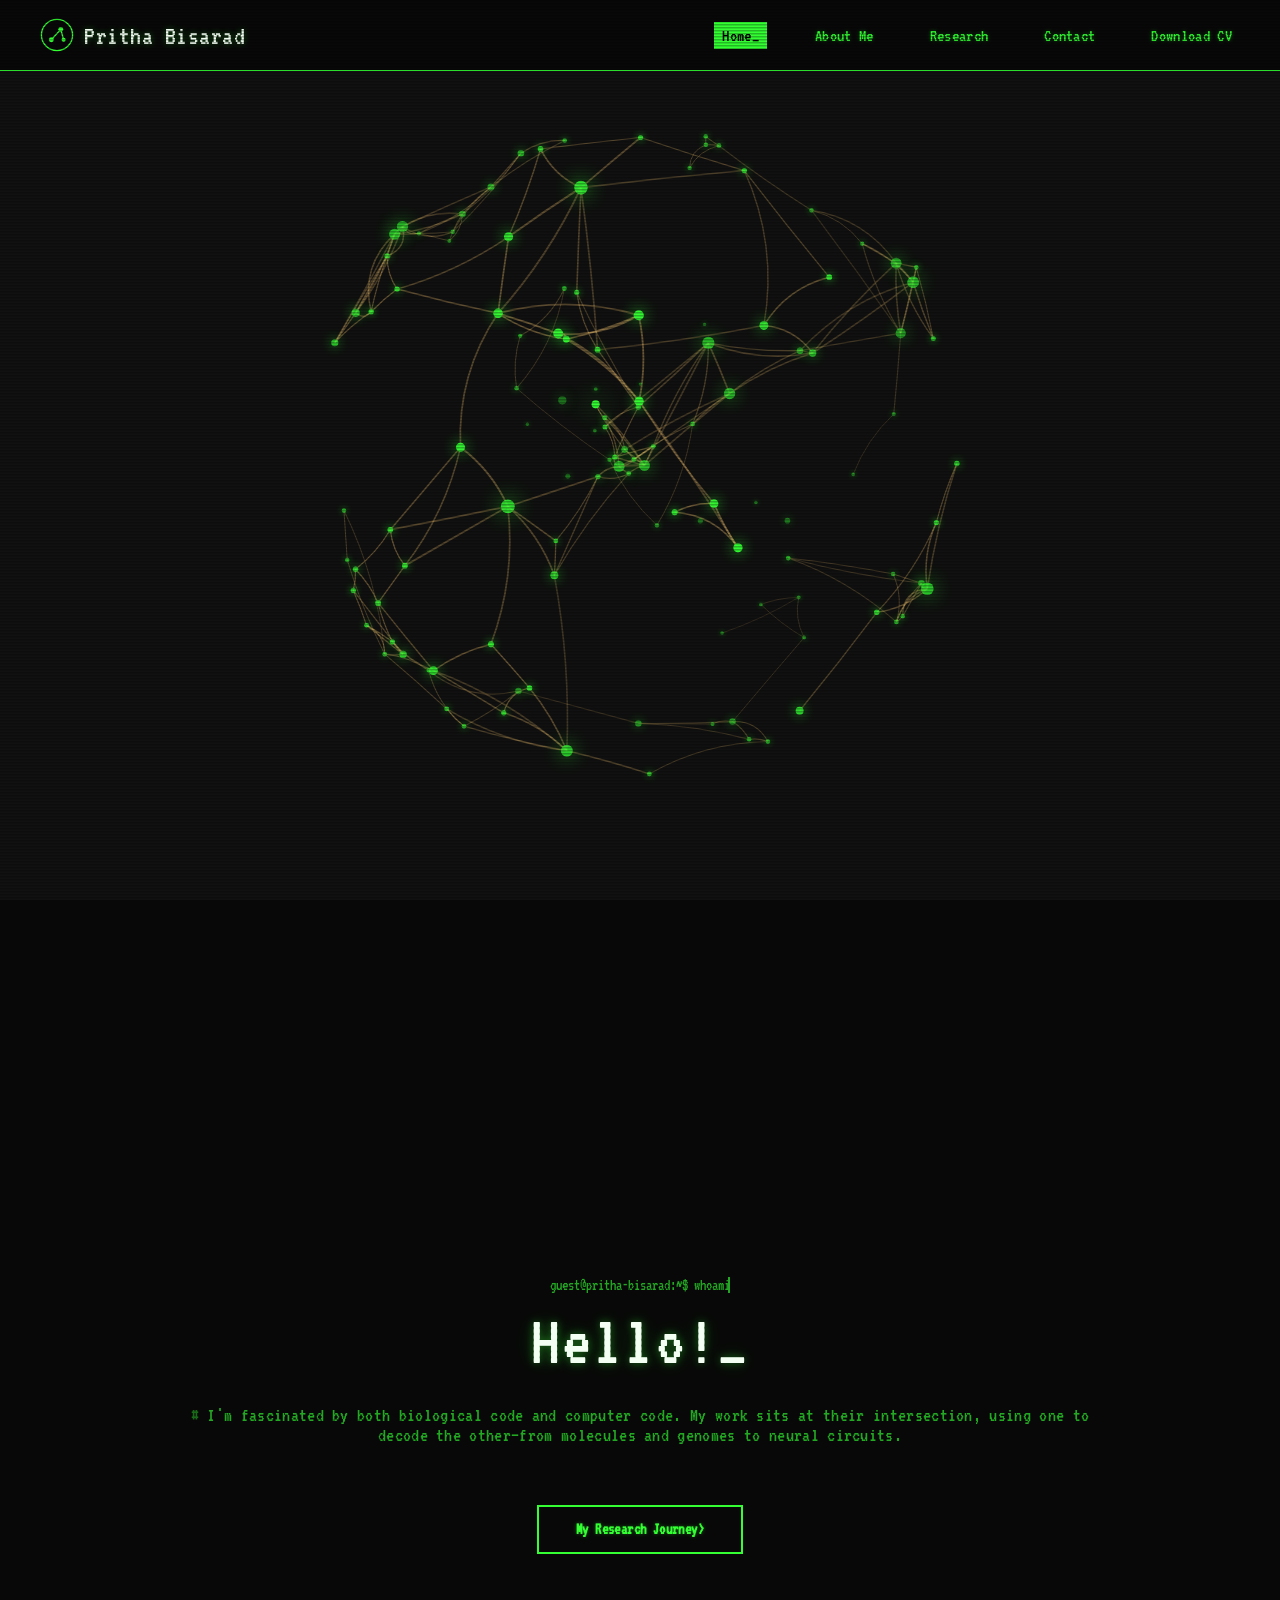
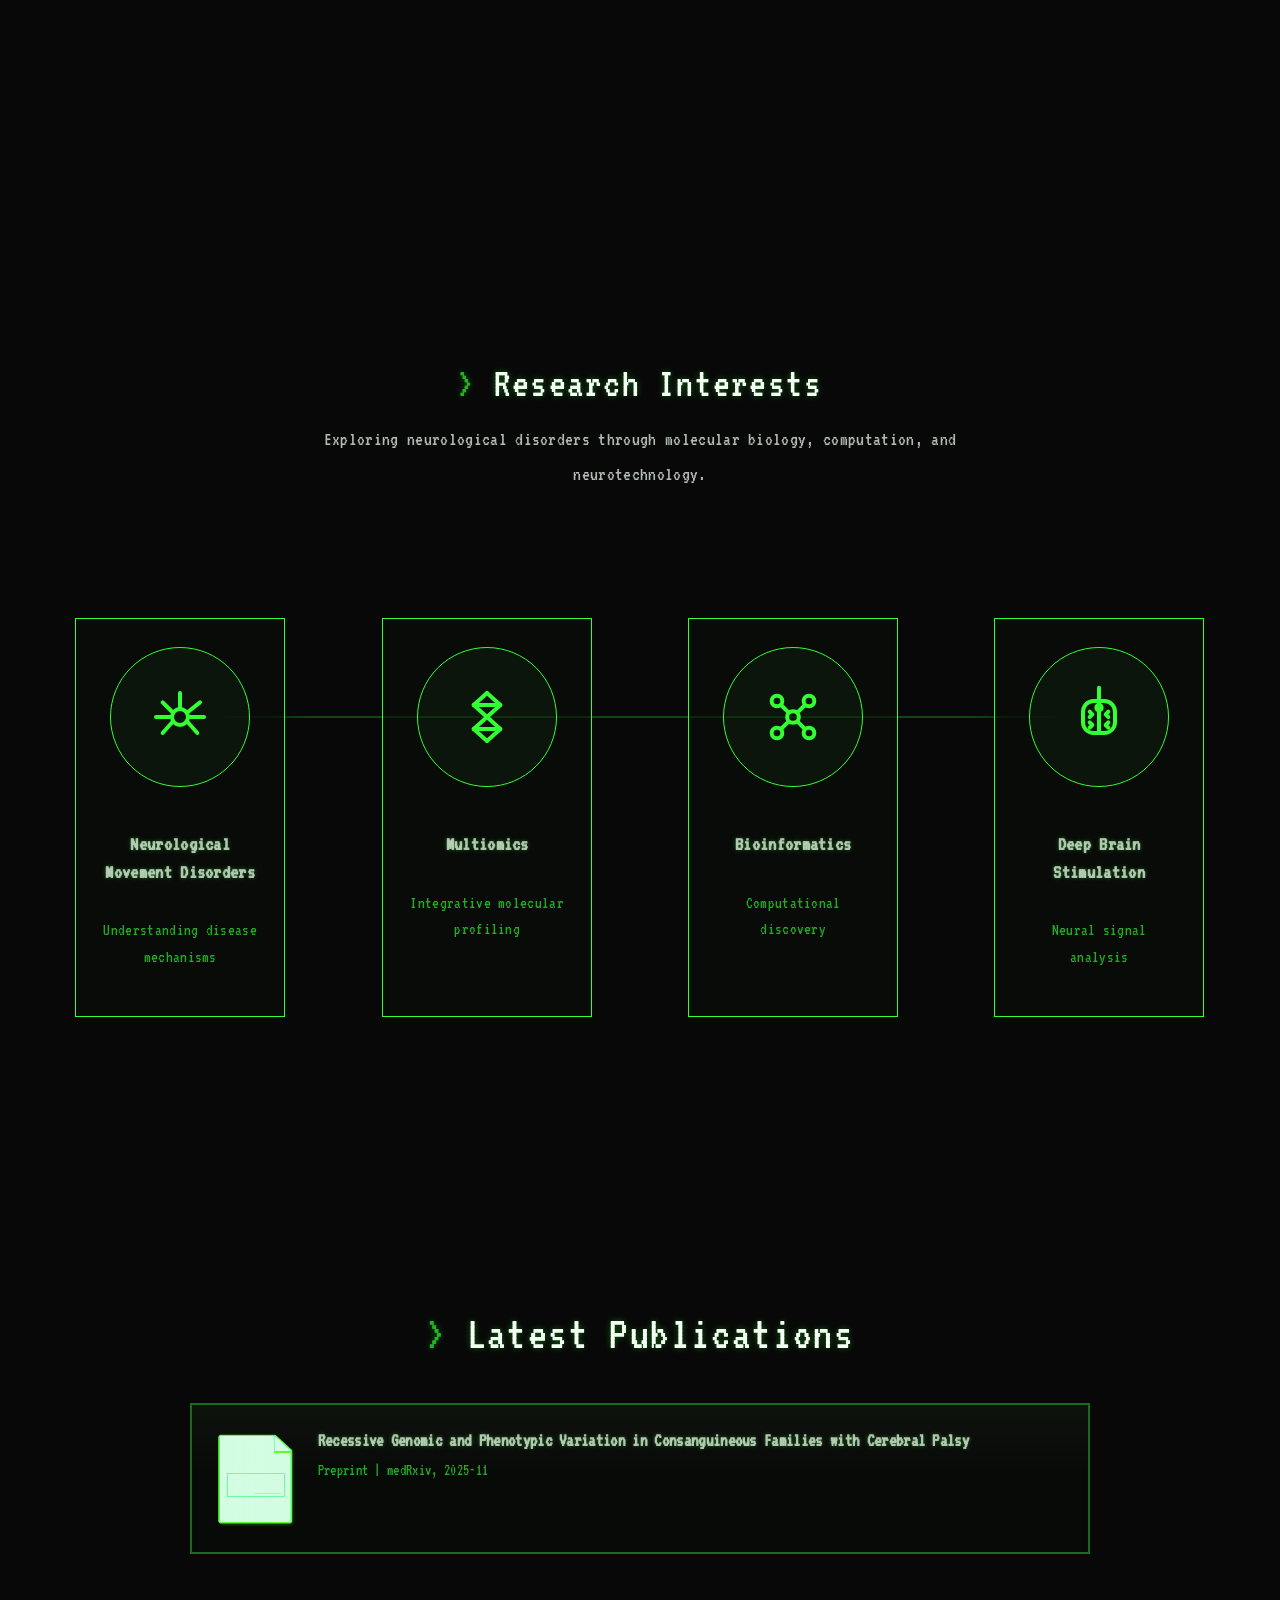
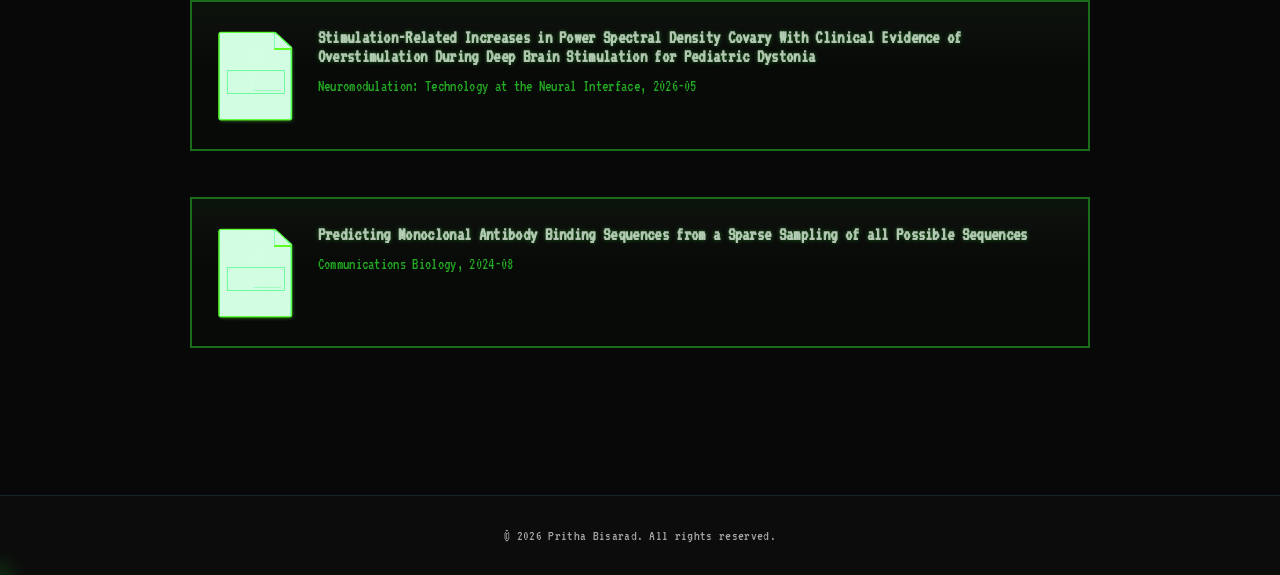
==== commit 917d2970: "Fix HTML structure for navigation list" ====
--- a/index.html
+++ b/index.html
@@ -98,7 +98,6 @@
                 <li><a href="research.html">Research</a></li>
                 <li><a href="contact.html">Contact</a></li>
                  <li><a href="assets/Bisarad_Pritha_CV.pdf" target="_blank" rel="noopener noreferrer">Download CV</a></li>
-</ul>
             </ul>
 
         </nav>
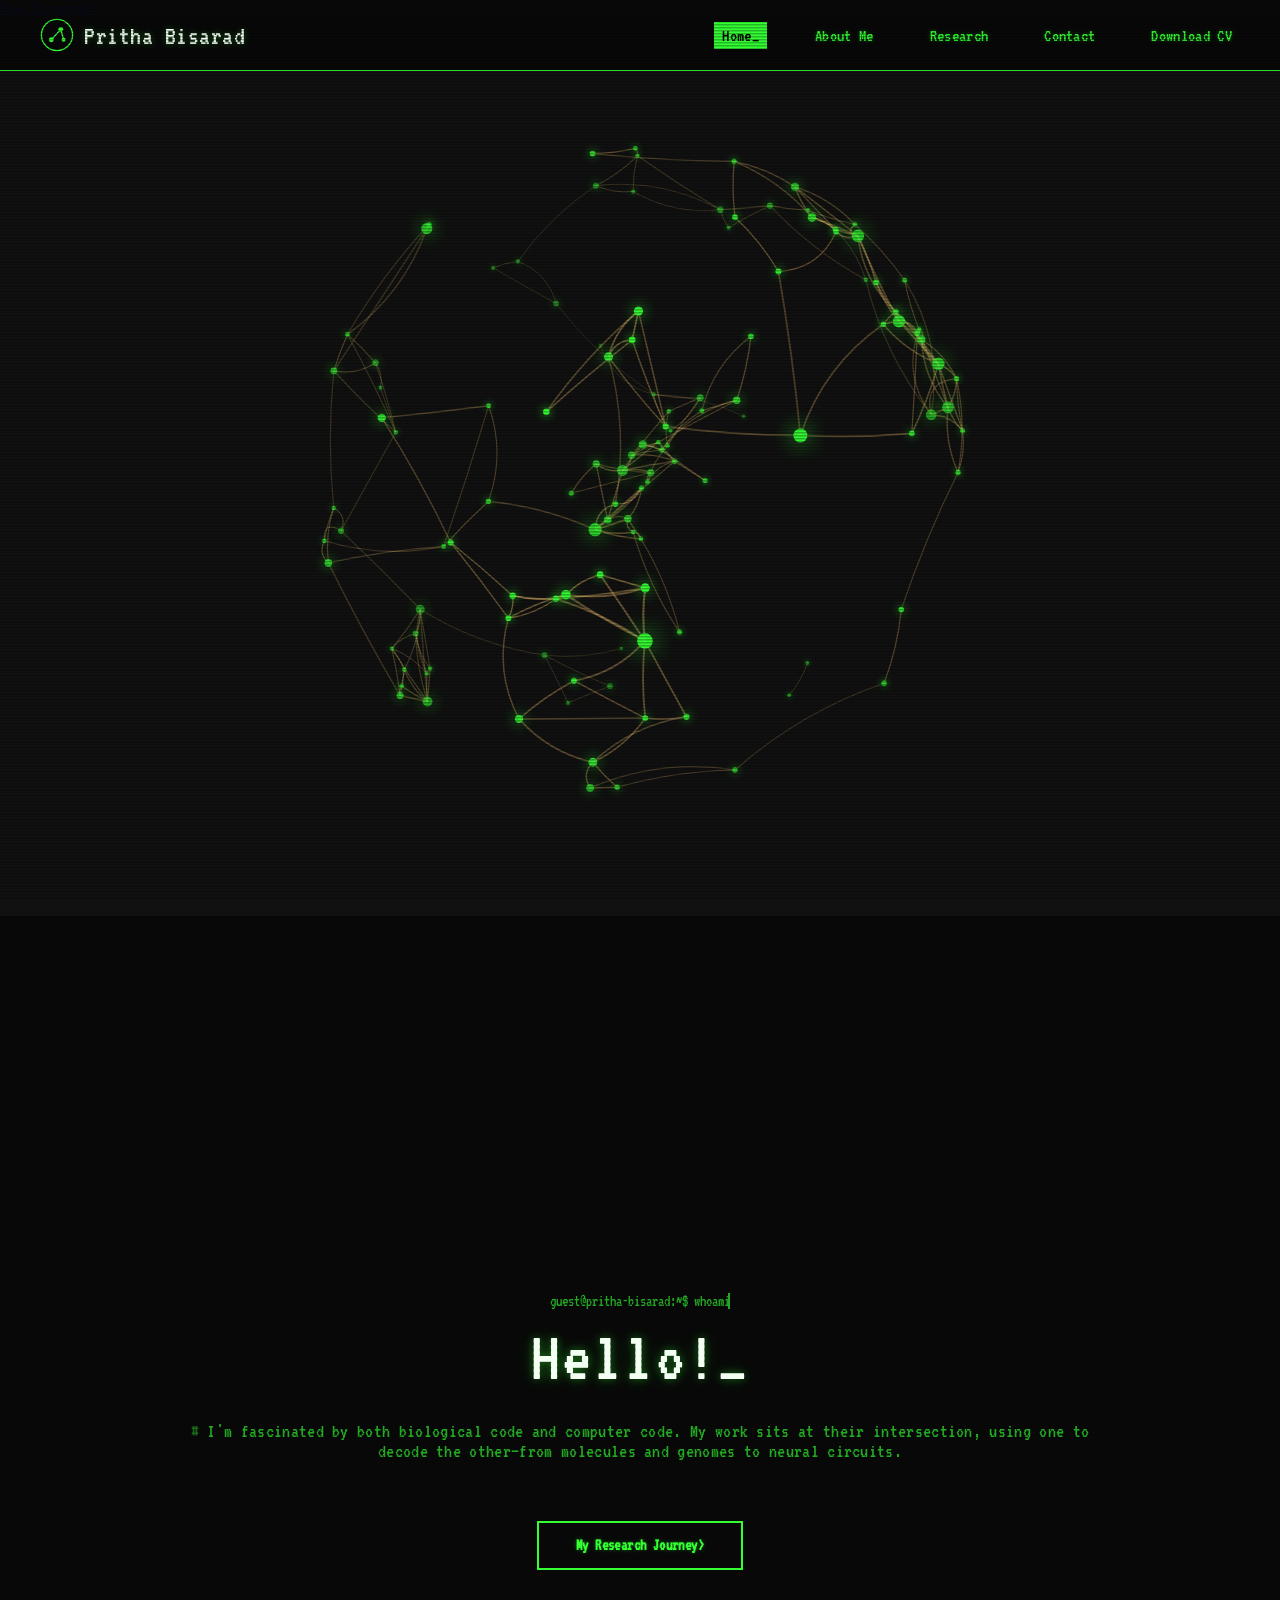
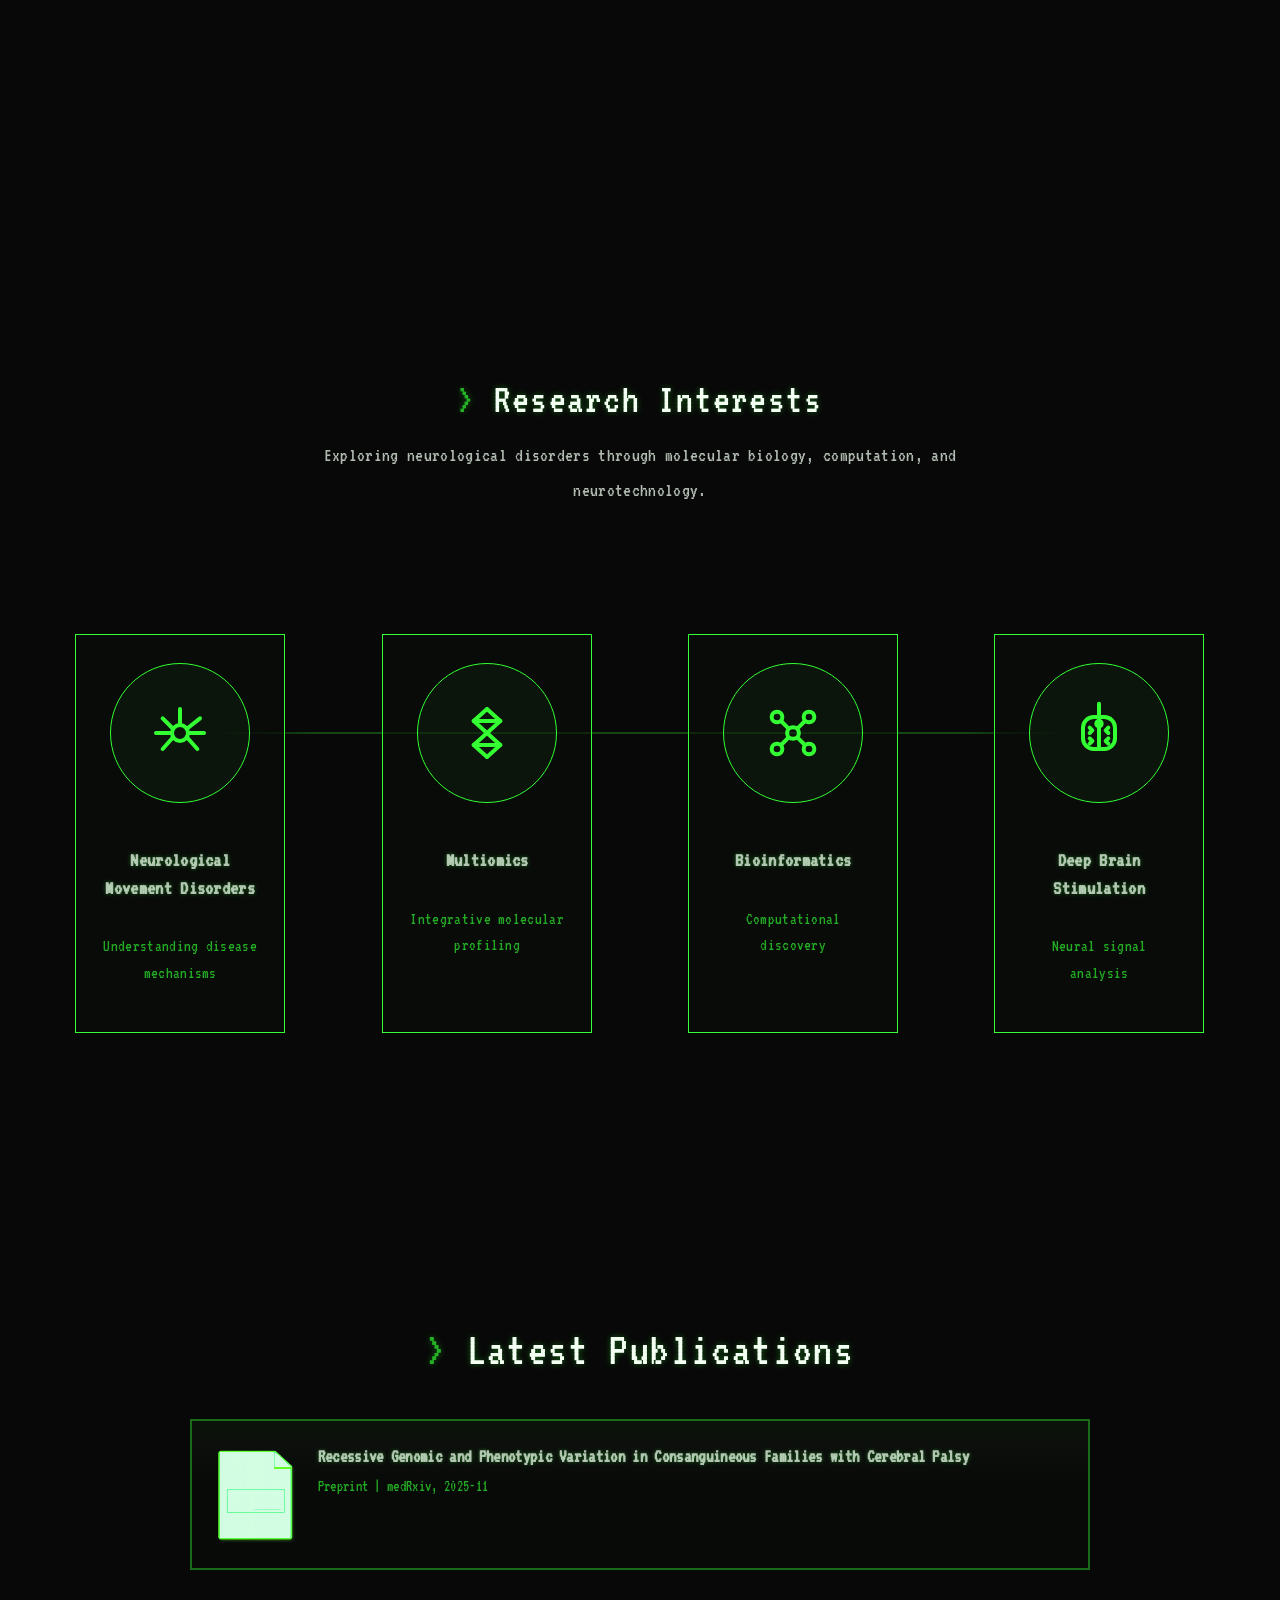
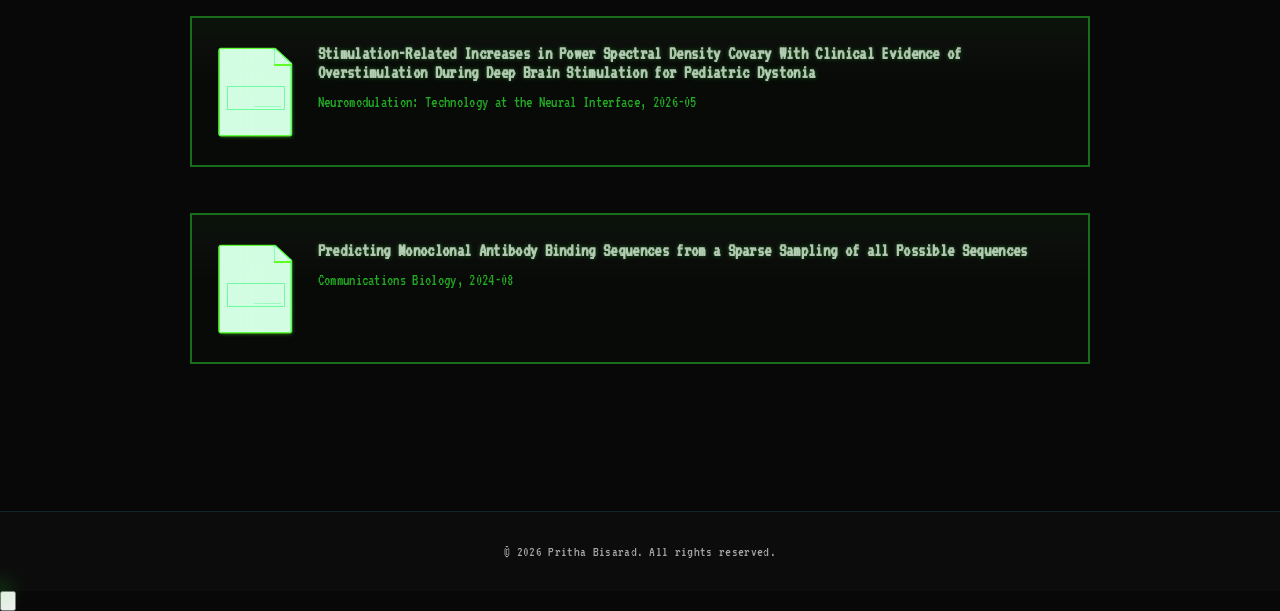
==== commit 916c0163: "Add buttons for pause and back to top functionality" ====
--- a/index.html
+++ b/index.html
@@ -68,6 +68,8 @@
 
 <body>
 
+<a href="#hero-intro" class="skip-link">Skip to content</a>
+
 <div class="crt-overlay" aria-hidden="true"></div>
 
      <header>
@@ -115,6 +117,16 @@
     <div class="network-overlay">
         <!-- reserved for future animated elements -->
     </div>
+
+    <button id="heroPauseBtn" class="hero-pause-btn" aria-label="Pause animation" aria-pressed="false">
+        <svg class="icon-pause" viewBox="0 0 24 24" fill="currentColor" aria-hidden="true">
+            <rect x="6" y="4" width="4" height="16"></rect>
+            <rect x="14" y="4" width="4" height="16"></rect>
+        </svg>
+        <svg class="icon-play" viewBox="0 0 24 24" fill="currentColor" aria-hidden="true" style="display:none;">
+            <polygon points="6 4 20 12 6 20 6 4"></polygon>
+        </svg>
+    </button>
 
 </section>
 
@@ -335,6 +347,13 @@
 
 <script src="cursor.js"></script>
 
+<button id="backToTop" class="back-to-top" aria-label="Back to top">
+    <svg viewBox="0 0 24 24" fill="none" stroke="currentColor" stroke-width="2" stroke-linecap="round" stroke-linejoin="round" aria-hidden="true">
+        <line x1="12" y1="19" x2="12" y2="5"></line>
+        <polyline points="5 12 12 5 19 12"></polyline>
+    </svg>
+</button>
+
 </body>
 
 </html>
--- a/style.css
+++ b/style.css
@@ -1953,6 +1953,34 @@
 
 }
 
+/* A wordless nudge toward the first accordion item — pulses
+   twice, then stops for good, right as the reveal system
+   marks the card visible (tied to .is-visible, the same class
+   the shared scroll-reveal already manages, so this fires
+   exactly when the card actually appears rather than at page
+   load, which could be well before it's ever scrolled into
+   view). A finite, one-time animation on purpose — anything
+   looping would read as noise rather than a hint after the
+   first couple of seconds. */
+.accordion-item.is-visible .chevron-hint{
+
+    animation:chevronHint 1s ease-in-out 2;
+
+}
+
+@keyframes chevronHint{
+
+    0%, 100%{
+        transform:scale(1);
+    }
+
+    50%{
+        transform:scale(1.3);
+        text-shadow:0 0 10px var(--accent);
+    }
+
+}
+
 .accordion-panel{
 
     overflow:hidden;
@@ -1984,13 +2012,13 @@
    secondary read this needs. */
 .credentials-label{
 
-    font-size:.85rem;
+    font-size:.95rem;
 
     font-family:'VT323', monospace;
 
     color:var(--text-muted);
 
-    letter-spacing:.08em;
+    letter-spacing:.12em;
 
     text-shadow:none;
 
@@ -3025,11 +3053,11 @@
 
     margin-bottom:.75rem;
 
-    font-size:.85rem;
+    font-size:.95rem;
 
     font-weight:600;
 
-    letter-spacing:.15em;
+    letter-spacing:.18em;
 
     text-transform:uppercase;
 
@@ -3691,6 +3719,37 @@
 ===================================================== */
 
 @media print{
+
+    /* Forces browsers to render exactly the colors specified
+       below rather than potentially substituting/adjusting
+       them under a print "economy" mode, which behaves
+       inconsistently across browsers and could plausibly be
+       part of what was causing card content to render blank. */
+    *{
+
+        print-color-adjust:exact !important;
+        -webkit-print-color-adjust:exact !important;
+
+    }
+
+    /* CSS Grid has a well-documented history of unreliable
+       content-height calculation in print/PDF rendering
+       across browsers — exactly the kind of bug that could
+       draw a card's border (positioned by the grid) while
+       failing to correctly size and render its content. A
+       stacked block layout is also more appropriate for a
+       narrow printed page anyway, regardless of the bug. */
+    .timeline-item{
+
+        display:block !important;
+
+    }
+
+    .timeline-item > *{
+
+        margin-bottom:1.5rem;
+
+    }
 
     /* The scroll-reveal system (.reveal) starts every card
        and heading at opacity:0, only becoming visible via JS
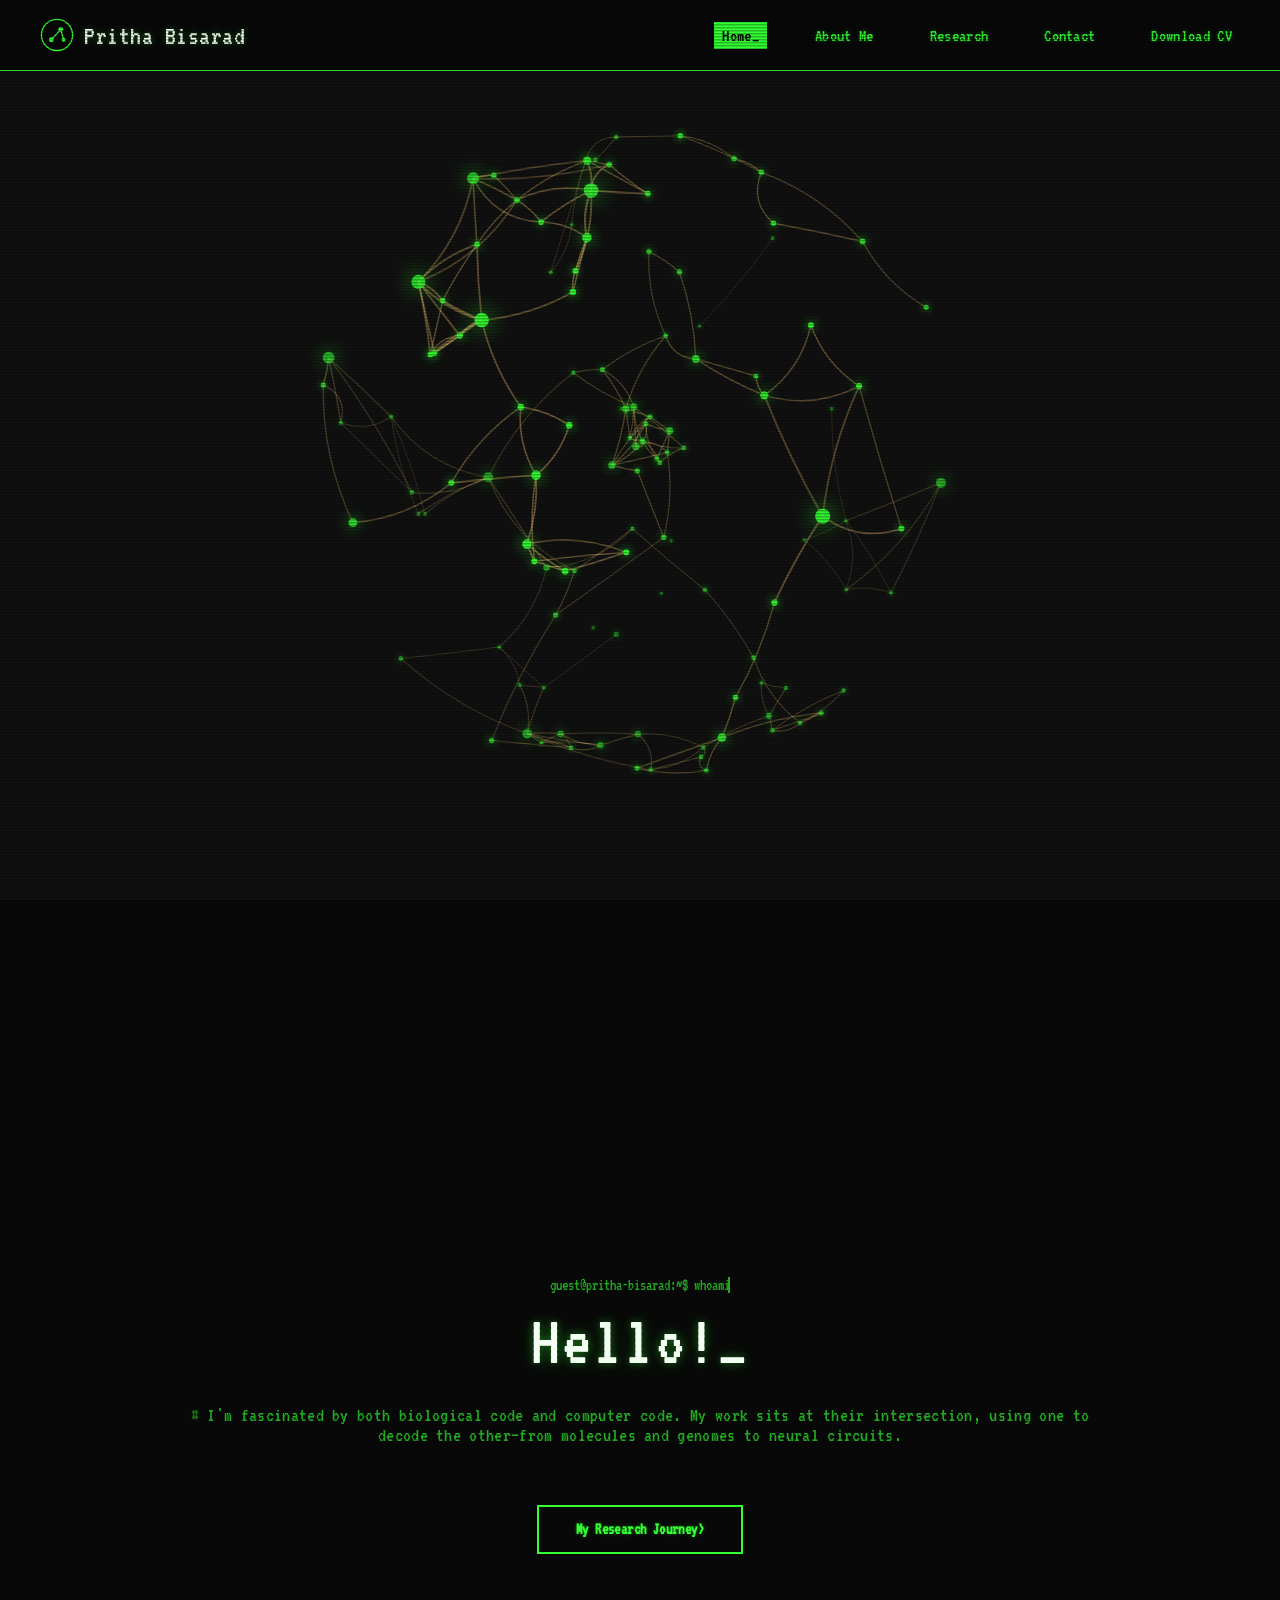
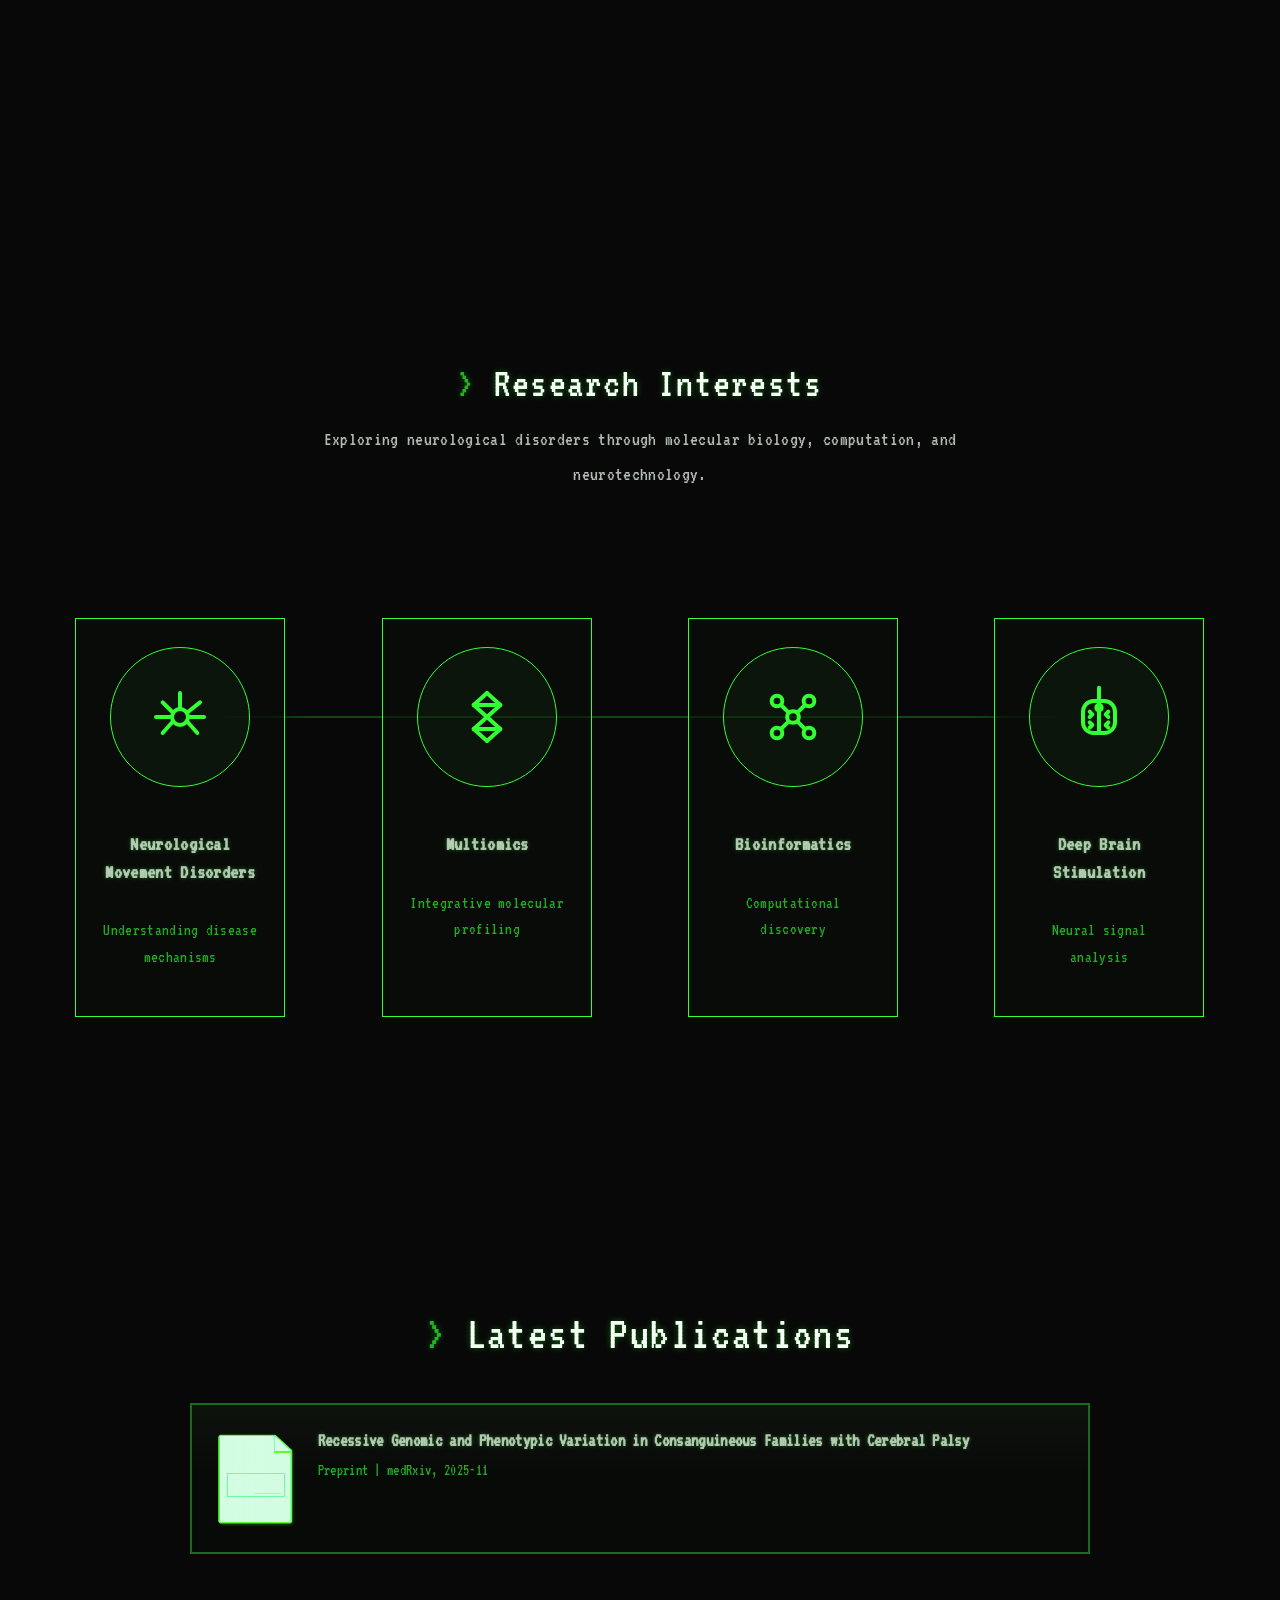
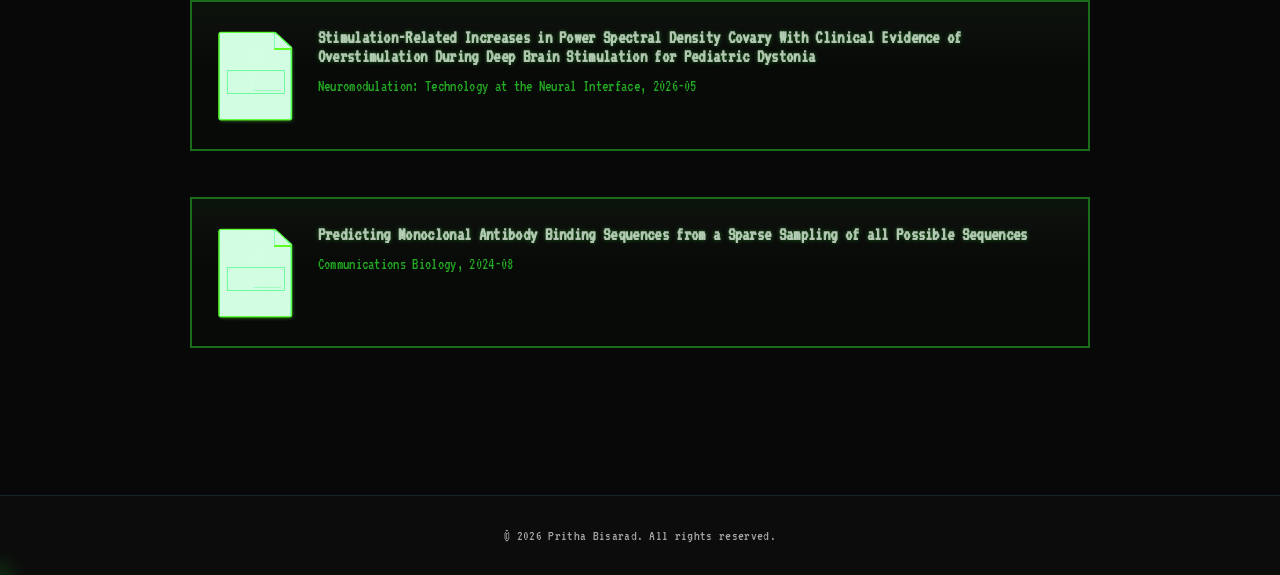
==== commit 3afdf478: "Remove hero pause button and icons from index.html Removed hero pause button and its associated SVG " ====
--- a/index.html
+++ b/index.html
@@ -118,16 +118,6 @@
         <!-- reserved for future animated elements -->
     </div>
 
-    <button id="heroPauseBtn" class="hero-pause-btn" aria-label="Pause animation" aria-pressed="false">
-        <svg class="icon-pause" viewBox="0 0 24 24" fill="currentColor" aria-hidden="true">
-            <rect x="6" y="4" width="4" height="16"></rect>
-            <rect x="14" y="4" width="4" height="16"></rect>
-        </svg>
-        <svg class="icon-play" viewBox="0 0 24 24" fill="currentColor" aria-hidden="true" style="display:none;">
-            <polygon points="6 4 20 12 6 20 6 4"></polygon>
-        </svg>
-    </button>
-
 </section>
 
 
--- a/style.css
+++ b/style.css
@@ -204,6 +204,96 @@
 }
 
 /* =====================================
+   Skip link
+   Off-screen until keyboard-focused, then
+   slides into view at the top of the page —
+   standard pattern letting keyboard/screen-
+   reader users jump past the nav straight to
+   the actual content.
+===================================== */
+
+.skip-link{
+
+    position:absolute;
+    top:-100px;
+    left:1rem;
+    z-index:1000;
+
+    padding:.75rem 1.5rem;
+
+    background:var(--bg);
+    color:var(--accent);
+    border:2px solid var(--accent);
+
+    font-family:'VT323', monospace;
+    font-size:1.1rem;
+
+    text-decoration:none;
+
+    transition:top .2s ease;
+
+}
+
+.skip-link:focus{
+
+    top:1rem;
+
+}
+
+/* =====================================
+   Back to top
+   Hidden (display:none, so it's out of the
+   tab order entirely, not just invisible)
+   until the page has been scrolled past a
+   threshold — toggled via .visible in
+   script.js.
+===================================== */
+
+.back-to-top{
+
+    display:none;
+
+    align-items:center;
+    justify-content:center;
+
+    position:fixed;
+    bottom:2rem;
+    right:2rem;
+    z-index:500;
+
+    width:48px;
+    height:48px;
+
+    background:var(--bg);
+    border:2px solid var(--accent);
+    color:var(--accent);
+
+    cursor:pointer;
+
+    transition:box-shadow .2s ease, border-color .2s ease;
+
+}
+
+.back-to-top.visible{
+
+    display:flex;
+
+}
+
+.back-to-top:hover{
+
+    box-shadow:0 0 20px rgba(51,255,51,.5);
+
+}
+
+.back-to-top svg{
+
+    width:20px;
+    height:20px;
+
+}
+
+/* =====================================
    Custom scrollbar
    Matches the dark/glass theme instead of
    the browser's default light scrollbar.
@@ -384,6 +474,51 @@
     display:flex;
     justify-content:center;
     align-items:center;
+
+}
+
+/* Auto-starting motion lasting more than a few seconds
+   needs a user-facing pause control regardless of whether
+   prefers-reduced-motion is set at the OS level — someone
+   may want to pause it for focus or sensory reasons without
+   changing a system-wide setting. */
+.hero-pause-btn{
+
+    position:absolute;
+    bottom:2rem;
+    left:2rem;
+    z-index:10;
+
+    width:44px;
+    height:44px;
+
+    display:flex;
+    align-items:center;
+    justify-content:center;
+
+    background:rgba(10,14,10,.55);
+    border:2px solid var(--accent);
+    border-radius:50%;
+
+    color:var(--accent);
+
+    cursor:pointer;
+
+    transition:box-shadow .2s ease, background .2s ease;
+
+}
+
+.hero-pause-btn:hover{
+
+    background:rgba(20,28,20,.7);
+    box-shadow:0 0 20px rgba(51,255,51,.5);
+
+}
+
+.hero-pause-btn svg{
+
+    width:18px;
+    height:18px;
 
 }
 
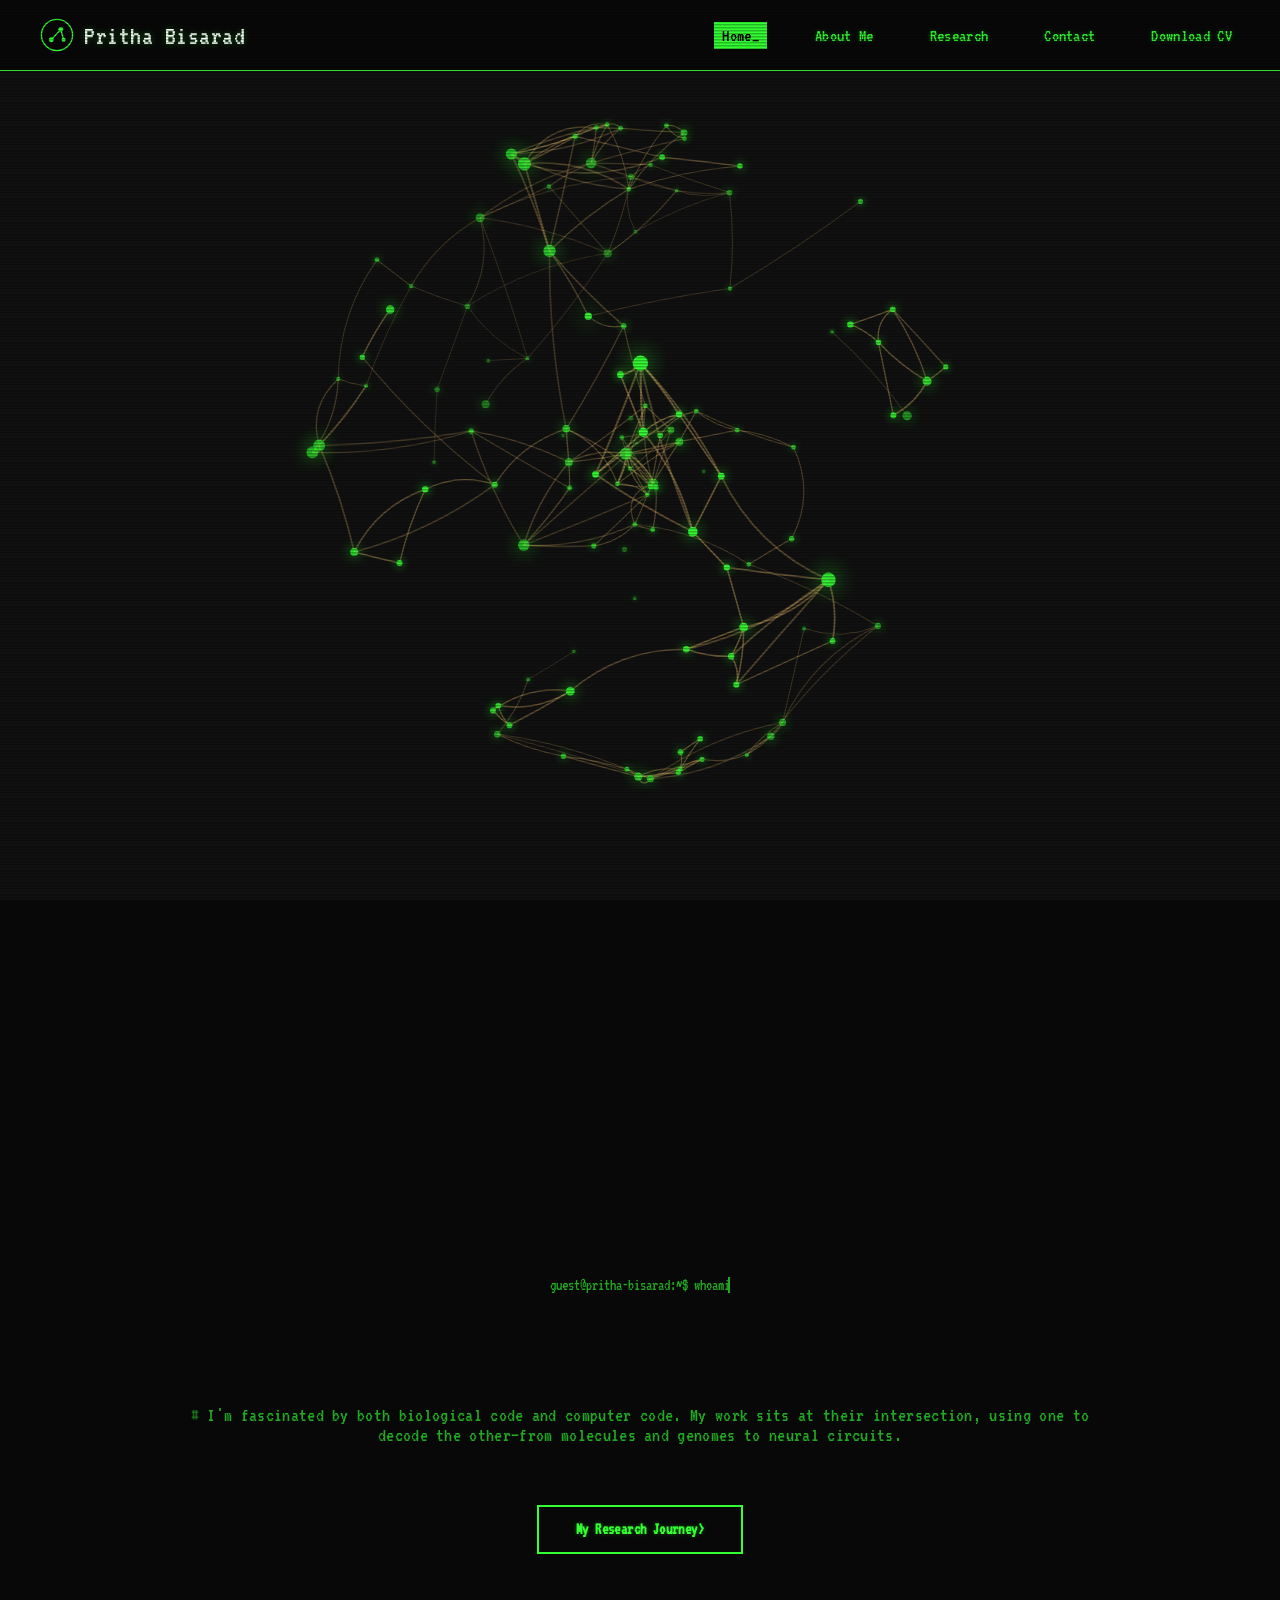
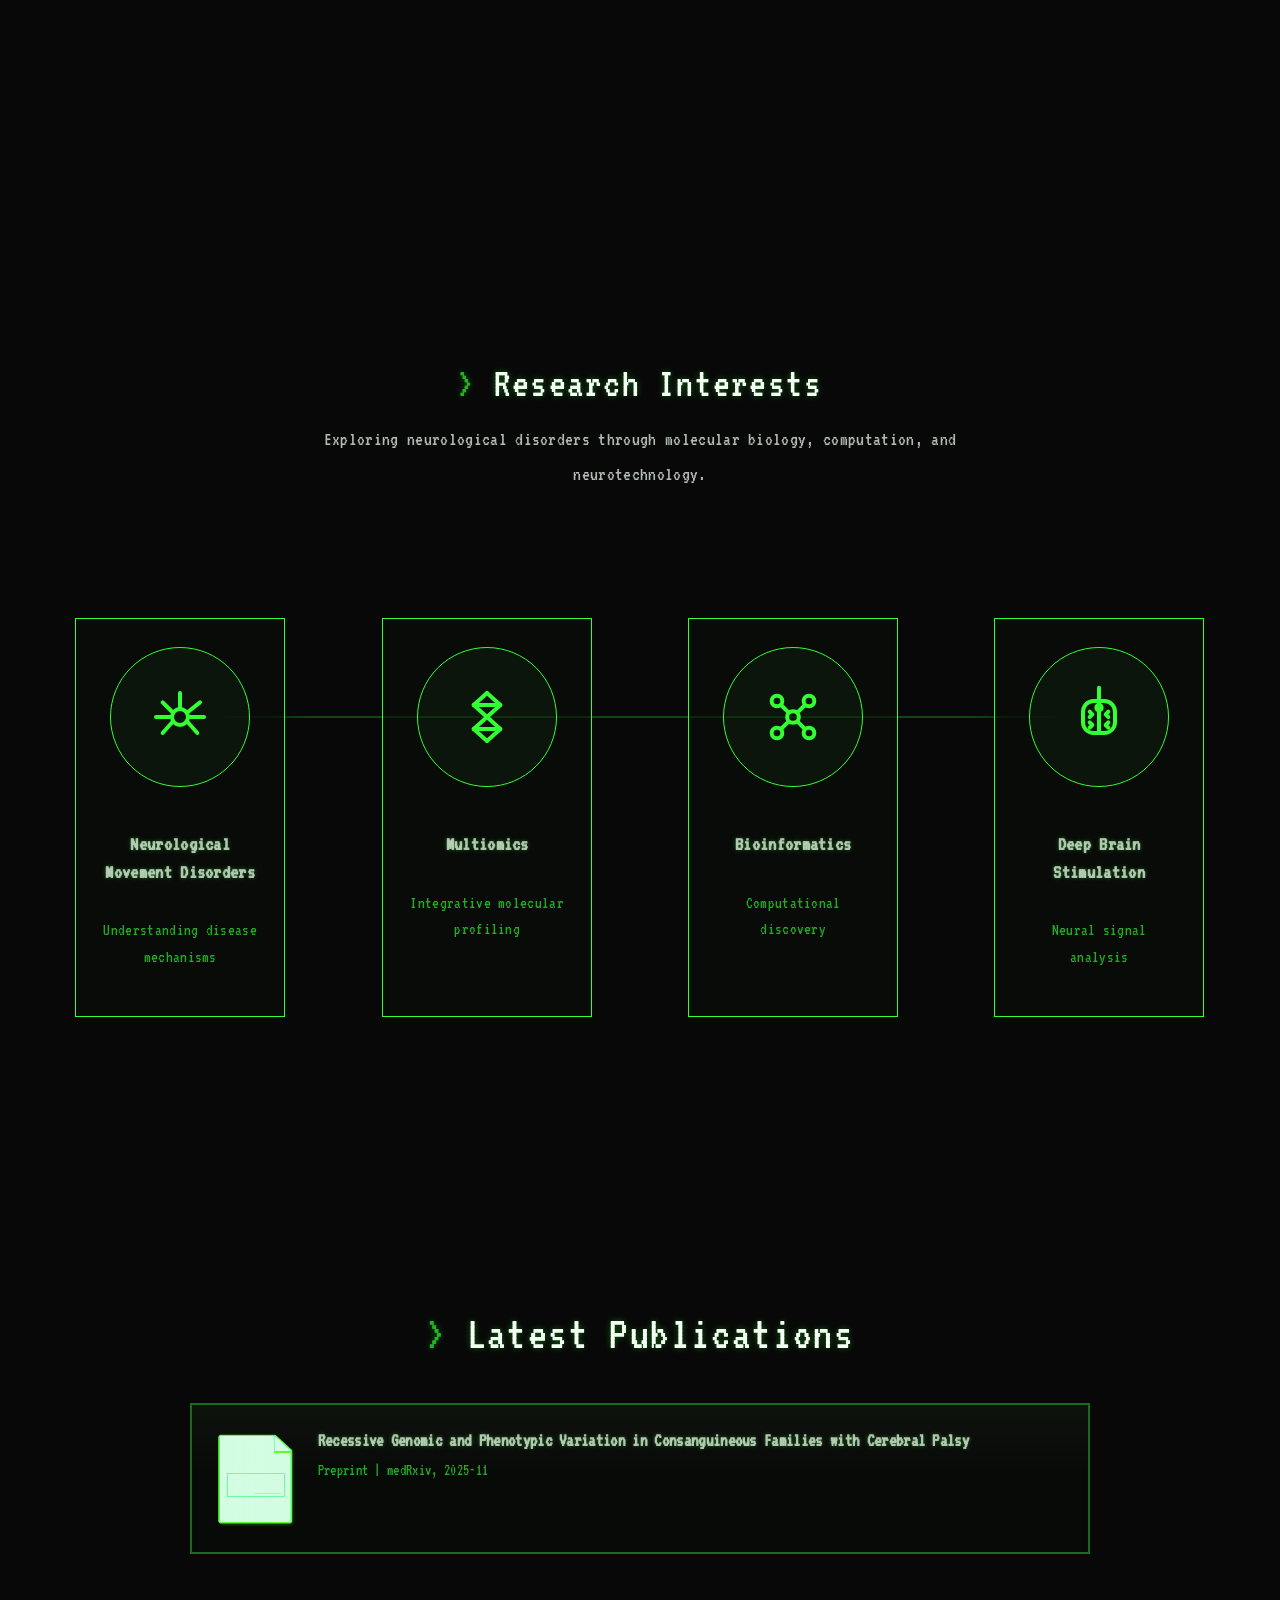
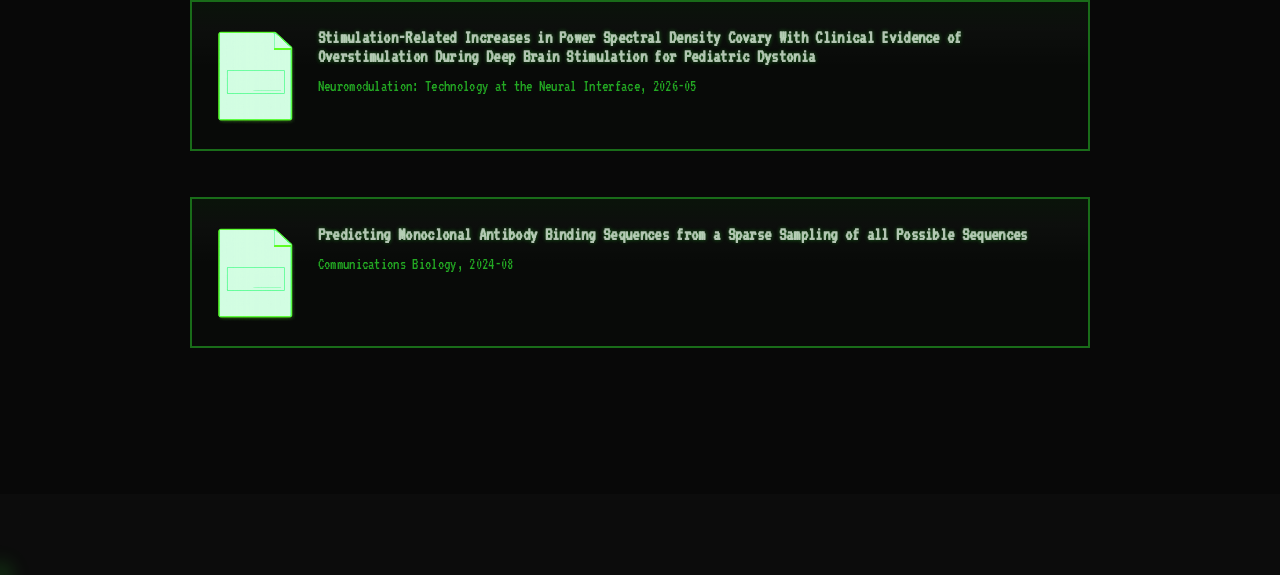
==== commit 69822a2e: "Add deploy version comment to index.html" ====
--- a/index.html
+++ b/index.html
@@ -1,3 +1,4 @@
+<!-- deploy-version: 1 -->
 <!DOCTYPE html>
 <html lang="en">
 
--- a/style.css
+++ b/style.css
@@ -477,51 +477,6 @@
 
 }
 
-/* Auto-starting motion lasting more than a few seconds
-   needs a user-facing pause control regardless of whether
-   prefers-reduced-motion is set at the OS level — someone
-   may want to pause it for focus or sensory reasons without
-   changing a system-wide setting. */
-.hero-pause-btn{
-
-    position:absolute;
-    bottom:2rem;
-    left:2rem;
-    z-index:10;
-
-    width:44px;
-    height:44px;
-
-    display:flex;
-    align-items:center;
-    justify-content:center;
-
-    background:rgba(10,14,10,.55);
-    border:2px solid var(--accent);
-    border-radius:50%;
-
-    color:var(--accent);
-
-    cursor:pointer;
-
-    transition:box-shadow .2s ease, background .2s ease;
-
-}
-
-.hero-pause-btn:hover{
-
-    background:rgba(20,28,20,.7);
-    box-shadow:0 0 20px rgba(51,255,51,.5);
-
-}
-
-.hero-pause-btn svg{
-
-    width:18px;
-    height:18px;
-
-}
-
 #hero-intro{
 
     position:relative;
@@ -1618,7 +1573,7 @@
 
 }
 
-.publication-card:hover{
+.glass.publication-card:hover{
 
     transform:none;
 
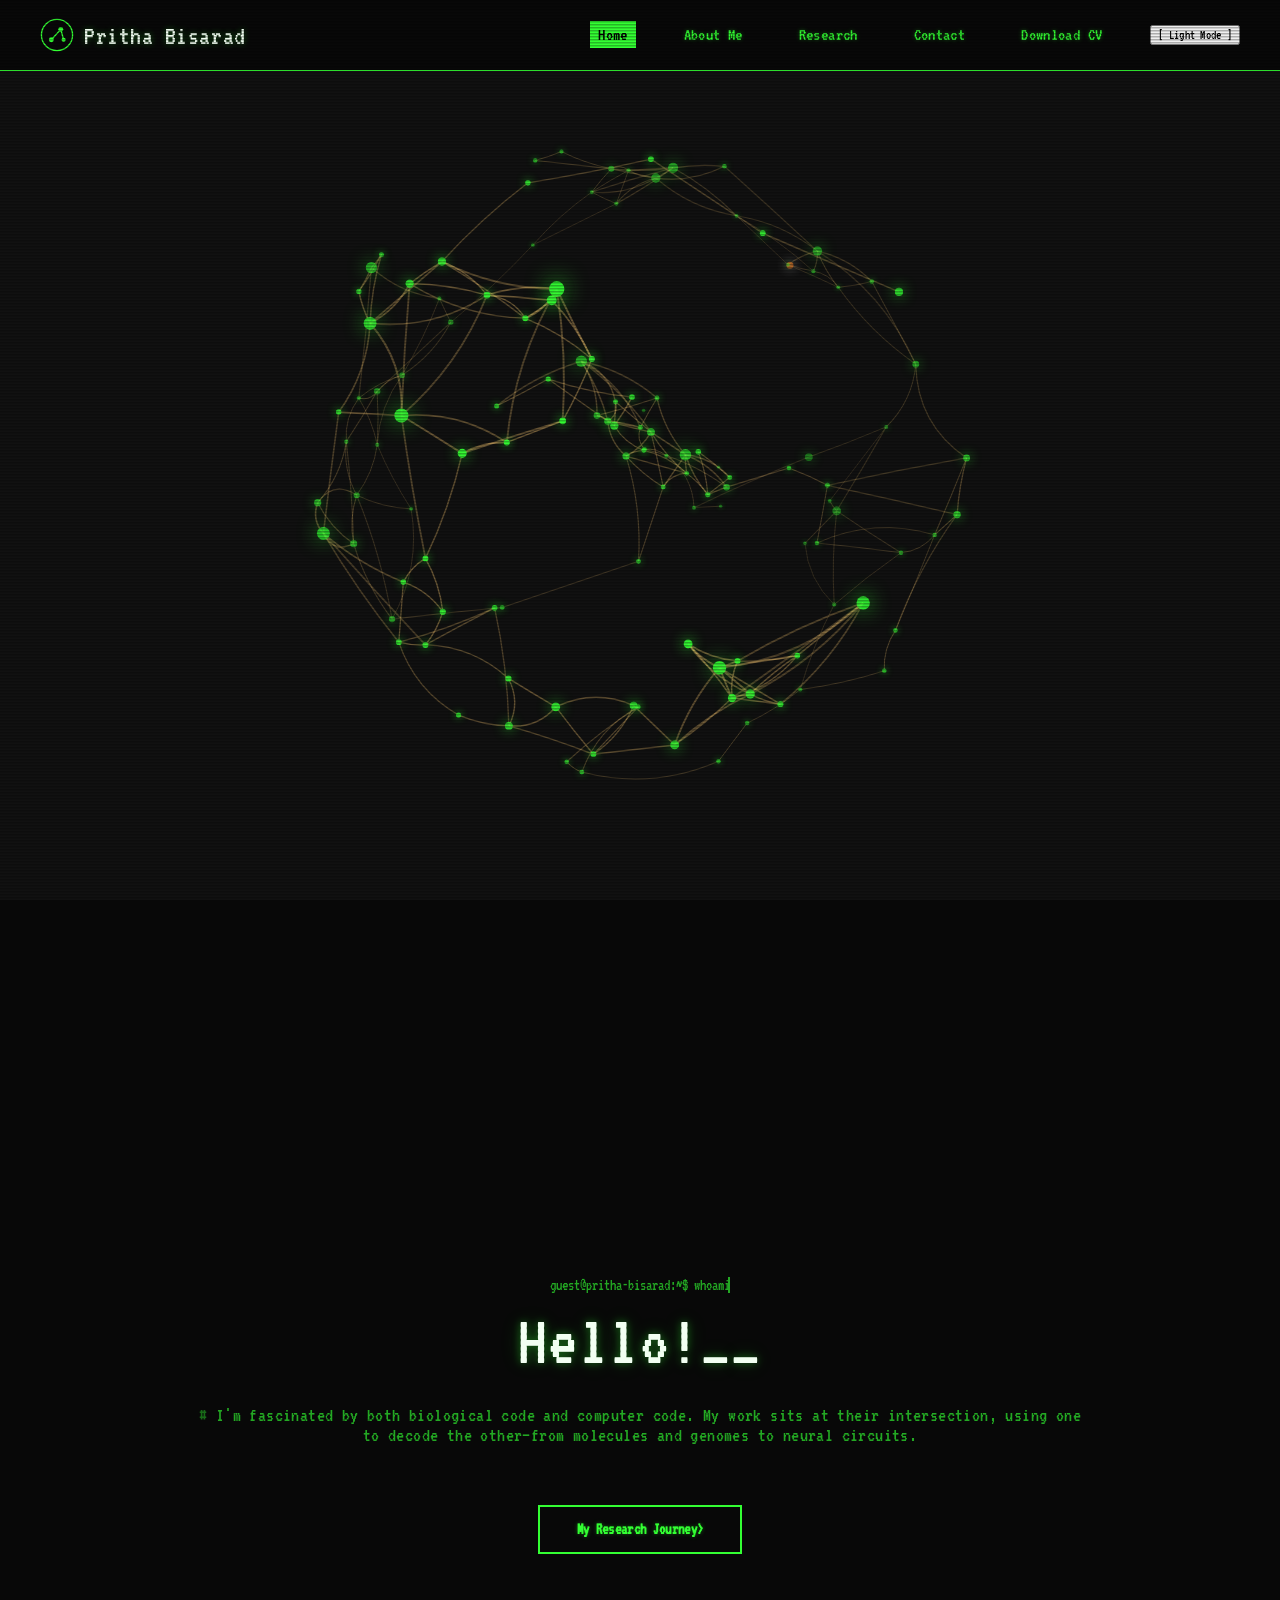
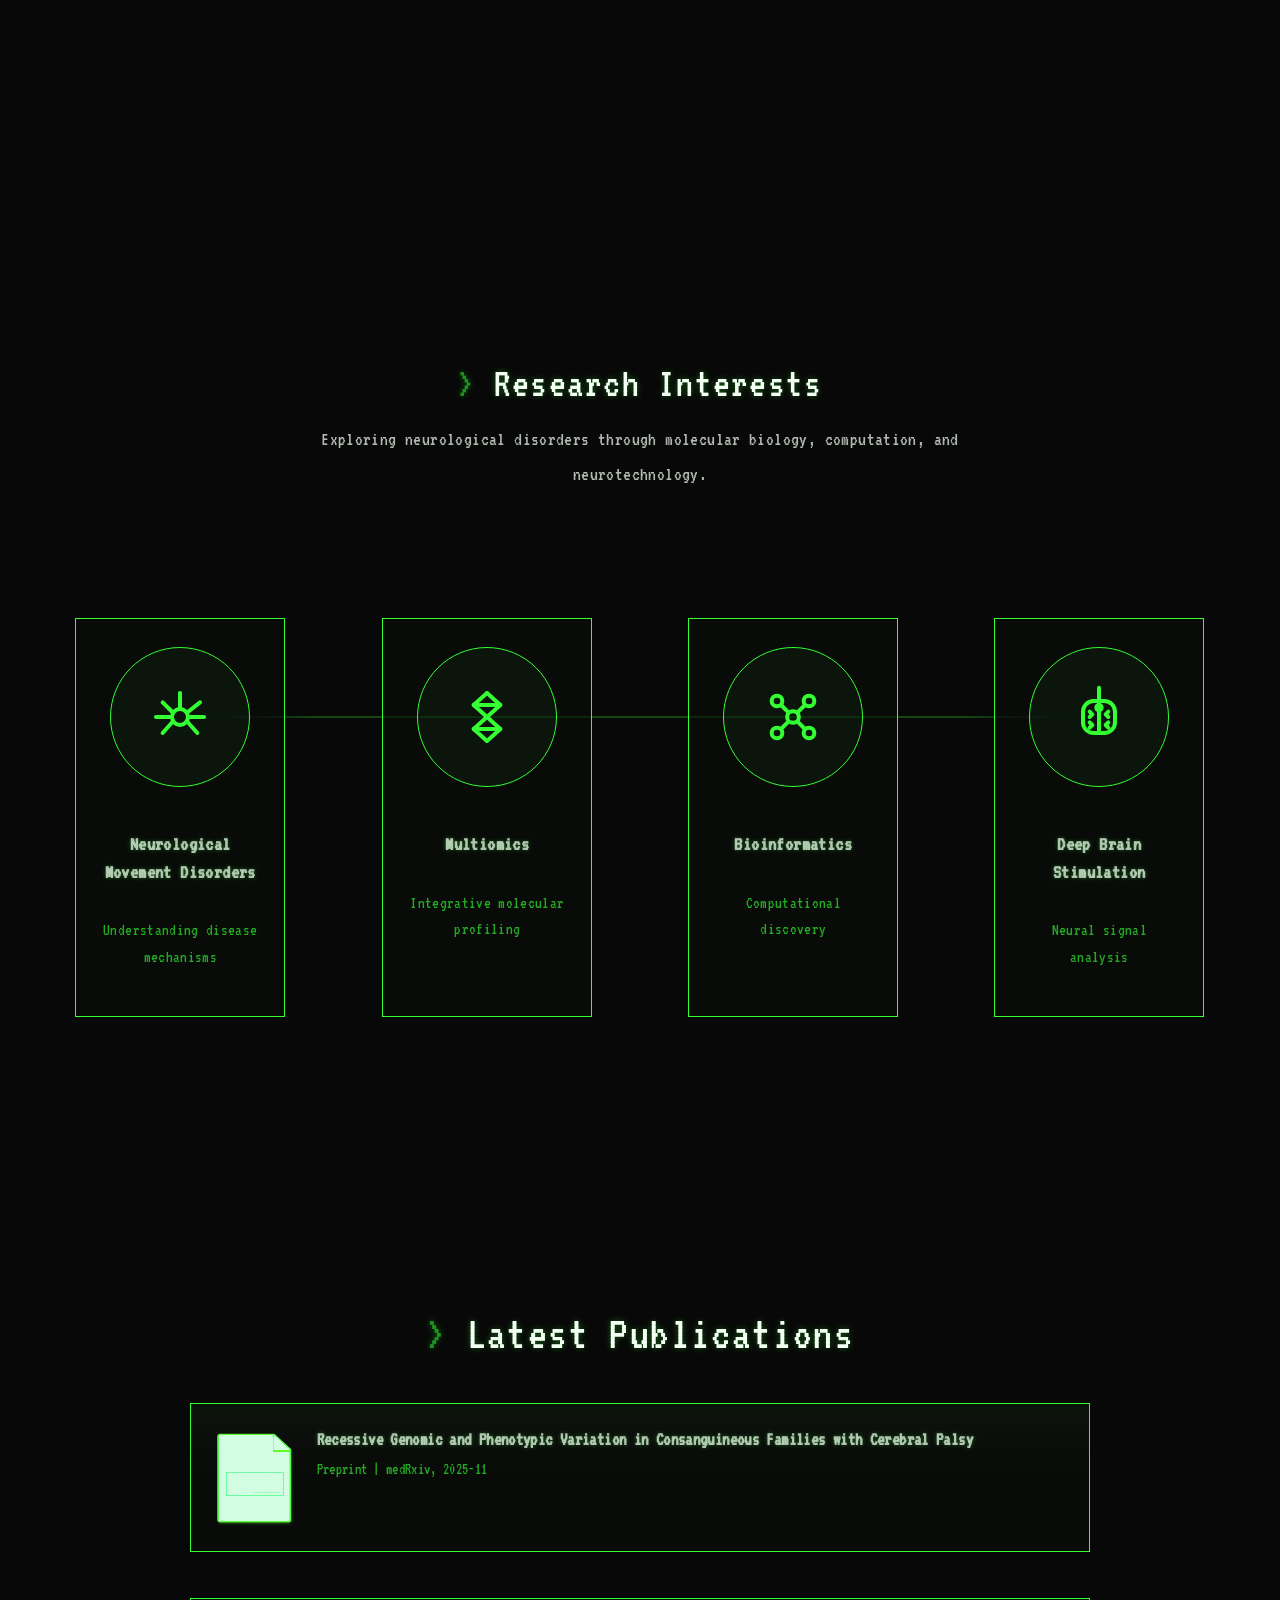
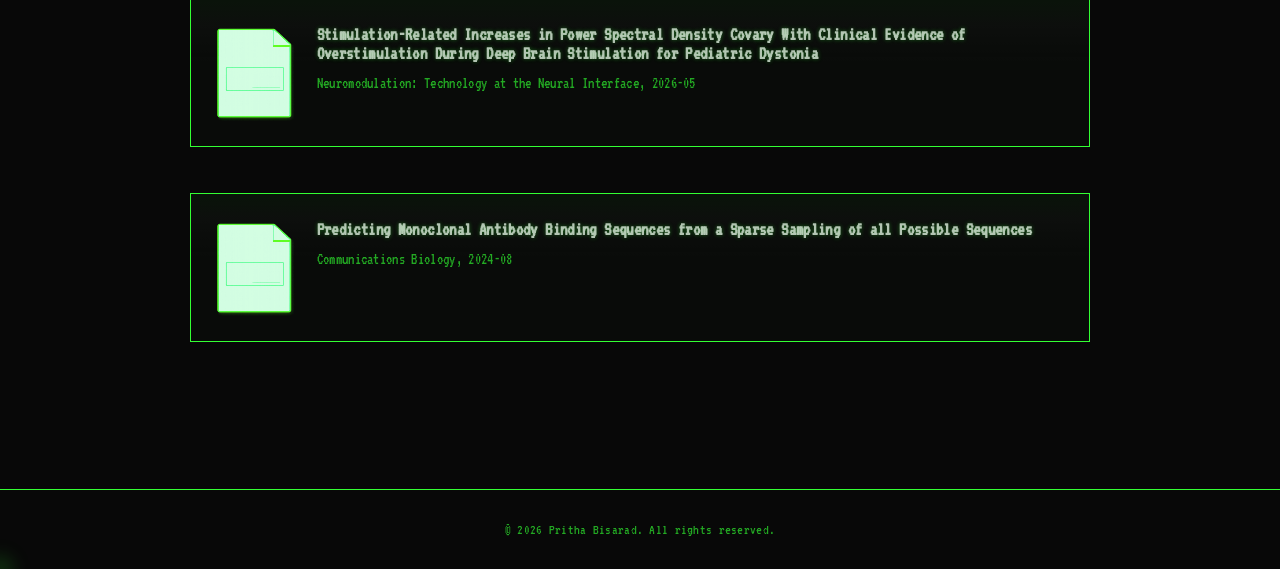
==== commit cf0b1545: "Add theme toggle and update deploy version Updated deploy version and added theme toggle button." ====
--- a/index.html
+++ b/index.html
@@ -1,8 +1,17 @@
-<!-- deploy-version: 1 -->
+<!-- deploy-version: 2 -->
 <!DOCTYPE html>
 <html lang="en">
 
 <head>
+
+<script>
+(function(){
+    var saved = localStorage.getItem("theme");
+    if (saved === "light") {
+        document.documentElement.setAttribute("data-theme", "light");
+    }
+})();
+</script>
 
 <meta charset="UTF-8">
 
@@ -38,6 +47,7 @@
 
 <!-- My CSS -->
 <link rel="stylesheet" href="style.css">
+<link rel="stylesheet" href="retro-theme.css">
 
 <!-- Structured data — tells search engines (and tools like
      Google Scholar's crawler) that this page is specifically
@@ -101,6 +111,7 @@
                 <li><a href="research.html">Research</a></li>
                 <li><a href="contact.html">Contact</a></li>
                  <li><a href="assets/Bisarad_Pritha_CV.pdf" target="_blank" rel="noopener noreferrer">Download CV</a></li>
+                 <li><button id="themeToggle" class="theme-toggle" aria-label="Switch to light mode">[ Light Mode ]</button></li>
             </ul>
 
         </nav>
--- a/style.css
+++ b/style.css
@@ -1,3 +1,4 @@
+/* deploy-version: 1 */
 /* =====================================
    Global reset
    Without this, any element that sets both
--- a/retro-theme.css
+++ b/retro-theme.css
@@ -0,0 +1,708 @@
+/* =====================================================
+   RETRO TERMINAL THEME 
+===================================================== */
+
+:root{
+
+    --bg:#080808;
+    --surface:#0f0f0f;
+
+    /* A little white breaks up an entirely-green page —
+       reserved specifically for primary headings, so it
+       reads as intentional hierarchy (white = main content,
+       green = labels/metadata/chrome) rather than random
+       inconsistency. */
+    --heading-accent:#f2fff2;
+
+    /* Same white, dimmed via opacity — for secondary/nested
+       titles (a publication title inside a card, a card's
+       own h3) so they read as "part of the white tier" but
+       one step down from page-level h1/h2. */
+    --heading-accent-muted:rgba(242,255,242,.72);
+
+    --accent:#33ff33;
+    --accent-2:#33ff33;
+    --accent-2-soft:rgba(51,255,51,.16);
+    --accent-2-glow:rgba(51,255,51,.35);
+
+    --text:#33ff33;
+    --text-muted:rgba(51,255,51,.65);
+
+    --glass-bg:rgba(10,14,10,.55);
+    --glass-bg-hover:rgba(20,28,20,.7);
+    --glass-border:rgba(51,255,51,.4);
+    --glass-highlight:rgba(51,255,51,.04);
+    --glass-shadow:0 0 0 rgba(0,0,0,0);
+    --glass-shadow-hover:0 0 16px rgba(51,255,51,.25);
+    --glass-blur:0px;
+
+    --radius-sm:0px;
+    --radius-md:0px;
+    --radius-lg:0px;
+    --radius-xl:0px;
+
+}
+
+/* =====================================
+   Base
+===================================== */
+
+body,
+h1, h2, h3, h4, h5, h6,
+p, a, span, button, li,
+.logo-text,
+.nav-links,
+.cta-btn{
+
+    font-family:'VT323', monospace !important;
+    letter-spacing:.02em;
+
+}
+
+body{
+
+    background:var(--bg) !important;
+
+}
+
+/* Kill the shared ambient gradient/grain — flat CRT black
+   reads more authentic than a warm glow */
+body::before,
+body::after{
+
+    display:none !important;
+
+}
+
+h1, h2{
+
+    font-weight:400 !important;
+    letter-spacing:.03em !important;
+    text-shadow:0 0 6px var(--accent-2-glow);
+
+}
+
+h3{
+
+    text-shadow:0 0 4px var(--accent-2-glow);
+
+}
+
+p{
+
+    color:var(--text-muted);
+
+}
+
+/* =====================================
+   CRT scanline overlay
+===================================== */
+
+.crt-overlay{
+
+    position:fixed;
+    inset:0;
+
+    z-index:9997;
+
+    pointer-events:none;
+
+    background:repeating-linear-gradient(
+        0deg,
+        rgba(0,0,0,0) 0px,
+        rgba(0,0,0,0) 1px,
+        rgba(0,0,0,.28) 2px,
+        rgba(0,0,0,.28) 3px
+    );
+
+    mix-blend-mode:multiply;
+
+    animation:crtFlicker 6s infinite;
+
+}
+
+@keyframes crtFlicker{
+
+    0%, 92%, 100%{ opacity:1; }
+    93%{ opacity:.85; }
+    94%{ opacity:1; }
+    96%{ opacity:.92; }
+
+}
+
+/* =====================================
+   Header / Nav
+===================================== */
+
+header{
+
+    background:rgba(8,8,8,.92) !important;
+    backdrop-filter:none !important;
+    border-bottom:1px solid var(--accent) !important;
+
+}
+
+.logo-text{
+
+    font-size:1.7rem !important;
+    text-shadow:0 0 6px var(--accent-2-glow);
+
+}
+
+.nav-links a{
+
+    text-shadow:0 0 4px var(--accent-2-glow);
+    transition:none !important;
+
+}
+
+.nav-links a::after{
+
+    display:none !important;
+
+}
+
+.nav-links a:hover,
+.nav-links a.active{
+
+    background:var(--accent) !important;
+    color:#000 !important;
+    text-shadow:none !important;
+
+}
+
+@media (max-width:768px){
+
+    .nav-links{
+
+        background:rgba(8,8,8,.96) !important;
+        border-bottom:1px solid var(--accent) !important;
+
+    }
+
+}
+
+/* =====================================
+   Hero
+===================================== */
+
+.hero-content h1{
+
+    color:var(--heading-accent) !important;
+    text-shadow:0 0 8px var(--accent-2-glow), 0 0 20px rgba(51,255,51,.2);
+
+}
+
+.hero-content h1::before{
+
+    content:"guest@pritha-bisarad:~$ whoami";
+
+    display:block;
+
+    font-size:1rem;
+
+    color:var(--text-muted);
+
+    text-shadow:none;
+
+    margin-bottom:.75rem;
+
+    letter-spacing:0;
+
+}
+
+.hero-content h1::after{
+
+    content:"_";
+
+    animation:blink 1s step-end infinite;
+
+}
+
+@keyframes blink{
+
+    0%, 100%{ opacity:1; }
+    50%{ opacity:0; }
+
+}
+
+.hero-content p{
+
+    color:var(--text-muted);
+
+}
+
+.hero-content p::before{
+
+    content:"# ";
+
+    color:rgba(51,255,51,.4);
+
+}
+
+.cta-btn{
+
+    border-radius:0 !important;
+    border:2px solid var(--accent) !important;
+    background:transparent !important;
+    box-shadow:none !important;
+    text-shadow:0 0 4px var(--accent-2-glow);
+    transition:none !important;
+
+}
+
+.cta-btn::before{
+
+    display:none !important;
+
+}
+
+.cta-btn:hover{
+
+    background:var(--accent) !important;
+    color:#000 !important;
+    text-shadow:none !important;
+    transform:none !important;
+    box-shadow:0 0 26px rgba(51,255,51,.55) !important;
+
+}
+
+.cta-btn::after{
+
+    content:" >";
+
+}
+
+/* =====================================
+   Overview / Interest Cards
+===================================== */
+
+#overview h2::before,
+#publications h2::before{
+
+    content:"> ";
+    color:rgba(51,255,51,.5);
+
+}
+
+#overview h2,
+#publications h2{
+
+    color:var(--heading-accent) !important;
+
+}
+
+.overview-subtitle{
+
+    color:var(--heading-accent-muted) !important;
+
+}
+
+.interest-card{
+
+    background:rgba(10,14,10,.6) !important;
+    border:1px solid var(--accent) !important;
+    border-radius:0 !important;
+    backdrop-filter:none !important;
+    -webkit-backdrop-filter:none !important;
+    box-shadow:none !important;
+    transition:border-color .2s ease, box-shadow .2s ease !important;
+
+}
+
+.interest-card::before{
+
+    display:none !important;
+
+}
+
+.interest-card:hover{
+
+    transform:none !important;
+    box-shadow:0 0 26px rgba(51,255,51,.55) !important;
+
+}
+
+.interest-icon{
+
+    border:1px solid var(--accent) !important;
+    border-radius:50% !important;
+    background:rgba(51,255,51,.04) !important;
+    color:var(--accent) !important;
+
+}
+
+.interest-card h3{
+
+    color:var(--heading-accent-muted) !important;
+    text-shadow:0 0 4px var(--accent-2-glow);
+
+}
+
+/* Connector line + pulse — redeclared in green instead of
+   the shared amber (those rules hardcode hex, not tokens,
+   so they need a full redeclaration rather than a variable
+   swap) */
+
+.interest-grid::before{
+
+    background:linear-gradient(
+        90deg,
+        transparent,
+        rgba(51,255,51,.25) 12%,
+        rgba(51,255,51,.25) 88%,
+        transparent) !important;
+
+}
+
+.interest-grid::after{
+
+    background:var(--accent) !important;
+    box-shadow:
+        0 0 8px 2px rgba(51,255,51,.85),
+        0 0 18px 5px rgba(51,255,51,.35) !important;
+
+}
+
+/* =====================================
+   Publications
+===================================== */
+
+.publication-card{
+
+    background:rgba(10,14,10,.5) !important;
+    border:1px solid var(--accent) !important;
+    border-radius:0 !important;
+    backdrop-filter:none !important;
+    -webkit-backdrop-filter:none !important;
+    box-shadow:none !important;
+    transition:border-color .2s ease, box-shadow .2s ease !important;
+
+}
+
+.publication-card:hover{
+
+    transform:none !important;
+    border-color:var(--accent) !important;
+    box-shadow:0 0 26px rgba(51,255,51,.55) !important;
+
+}
+
+.publication-info h3{
+
+    color:var(--heading-accent-muted) !important;
+    text-shadow:0 0 4px var(--accent-2-glow);
+
+}
+
+.publication-thumbnail img{
+
+    filter:grayscale(1) brightness(1.4) sepia(1) hue-rotate(60deg) saturate(4);
+
+}
+
+/* =====================================
+   Footer
+===================================== */
+
+footer{
+
+    background:rgba(8,8,8,.92) !important;
+    border-top:1px solid var(--accent) !important;
+    backdrop-filter:none !important;
+
+}
+
+/* =====================================
+   Cursor glow (particle colors handled
+   separately in cursor.js)
+===================================== */
+
+#cursor-glow{
+
+    background:radial-gradient(circle, rgba(51,255,51,.22), transparent 70%) !important;
+
+}
+
+/* =====================================
+   Scrollbar
+===================================== */
+
+::-webkit-scrollbar-thumb{
+
+    background:var(--accent) !important;
+
+}
+
+html{
+
+    scrollbar-color:var(--accent) rgba(8,8,8,.4) !important;
+
+}
+
+/* =====================================================
+   ABOUT PAGE
+===================================================== */
+
+.about-header h1{
+
+    color:var(--heading-accent) !important;
+
+}
+
+.journey-card{
+
+    background:rgba(10,14,10,.6) !important;
+    border:1px solid var(--accent) !important;
+    border-radius:0 !important;
+    backdrop-filter:none !important;
+    -webkit-backdrop-filter:none !important;
+    box-shadow:none !important;
+    transition:border-color .2s ease, box-shadow .2s ease !important;
+
+}
+
+.journey-card:hover{
+
+    /* Explicit override — the shared style.css sets an amber
+       border-color on this exact hover state, and this is the
+       property that actually needs to win, not just the glow. */
+    border-color:var(--accent) !important;
+    border-width:2px !important;
+    box-shadow:0 0 28px rgba(51,255,51,.55) !important;
+
+}
+
+.journey-card::after{
+
+    color:rgba(51,255,51,.08) !important;
+
+}
+
+.journey-card h2{
+
+    color:var(--accent) !important;
+
+}
+
+.chapter-number{
+
+    color:var(--text-muted) !important;
+
+}
+
+.chapter-number::before{
+
+    content:"[ ";
+
+}
+
+.chapter-number::after{
+
+    content:" ]";
+
+}
+
+#prev,
+#next{
+
+    background:rgba(51,255,51,.08) !important;
+    border:1px solid var(--accent) !important;
+    color:var(--accent) !important;
+    transition:none !important;
+
+}
+
+#prev:hover,
+#next:hover{
+
+    background:var(--accent) !important;
+    color:#000 !important;
+    transform:none !important;
+
+}
+
+.dot{
+
+    background:rgba(51,255,51,.25) !important;
+    border-radius:0 !important;
+
+}
+
+.dot.active{
+
+    background:var(--accent) !important;
+}
+
+/* =====================================================
+   RESEARCH PAGE
+===================================================== */
+
+.research-hero h1{
+
+    color:var(--heading-accent) !important;
+
+}
+
+.research-hero p{
+
+    color:var(--text-muted) !important;
+
+}
+
+.timeline-spine{
+
+    background:rgba(51,255,51,.25) !important;
+
+}
+
+.timeline-node{
+
+    border-color:var(--accent) !important;
+    background:var(--bg) !important;
+
+}
+
+.timeline-item.right .timeline-node{
+
+    border-color:var(--accent) !important;
+
+}
+
+.timeline-card{
+
+    background:rgba(10,14,10,.5) !important;
+    border:1px solid var(--accent) !important;
+    border-radius:0 !important;
+    backdrop-filter:none !important;
+    -webkit-backdrop-filter:none !important;
+    transition:border-color .2s ease, box-shadow .2s ease !important;
+
+}
+
+.timeline-card:hover{
+
+    transform:none !important;
+    border:1px solid var(--accent) !important;
+    box-shadow:0 0 26px rgba(51,255,51,.55) !important;
+
+}
+
+.timeline-card::after{
+
+    background:rgba(51,255,51,.3) !important;
+
+}
+
+.timeline-card h2{
+
+    color:var(--heading-accent) !important;
+
+}
+
+.timeline-card p{
+
+    color:var(--text-muted) !important;
+
+}
+
+.research-topic::before{
+
+    content:"[ ";
+
+}
+
+.research-topic::after{
+
+    content:" ]";
+
+}
+
+.publication{
+
+    border-top:1px solid rgba(51,255,51,.15) !important;
+
+}
+
+.publication h3{
+
+    color:var(--heading-accent-muted) !important;
+
+}
+
+.publication h3::before{
+
+    content:"> ";
+    color:rgba(51,255,51,.5);
+
+}
+
+.publication p{
+
+    color:var(--text-muted) !important;
+
+}
+
+.research-cta h2{
+
+    color:var(--heading-accent) !important;
+
+}
+
+.research-cta p{
+
+    color:var(--text-muted) !important;
+
+}
+
+/* =====================================================
+   CONTACT PAGE
+===================================================== */
+
+.contact-hero h1{
+
+    color:var(--heading-accent) !important;
+
+}
+
+.contact-hero p{
+
+    color:var(--text-muted) !important;
+
+}
+
+.contact-card{
+
+    color:var(--accent) !important;
+
+}
+
+.contact-card:hover{
+
+    /* Same fix as journey-card — style.css sets an amber
+       border-color + amber box-shadow on this exact hover
+       state that would otherwise leak through untouched. */
+    transform:none !important;
+    border-color:var(--accent) !important;
+    border-width:2px !important;
+    box-shadow:0 0 28px rgba(51,255,51,.55) !important;
+
+}
+
+.contact-card p{
+
+    color:var(--text-muted) !important;
+
+}
+
+.contact-card::after{
+
+    color:rgba(51,255,51,.6) !important;
+
+}
+
+.contact-card:hover::after{
+
+    color:var(--accent) !important;
+
+}
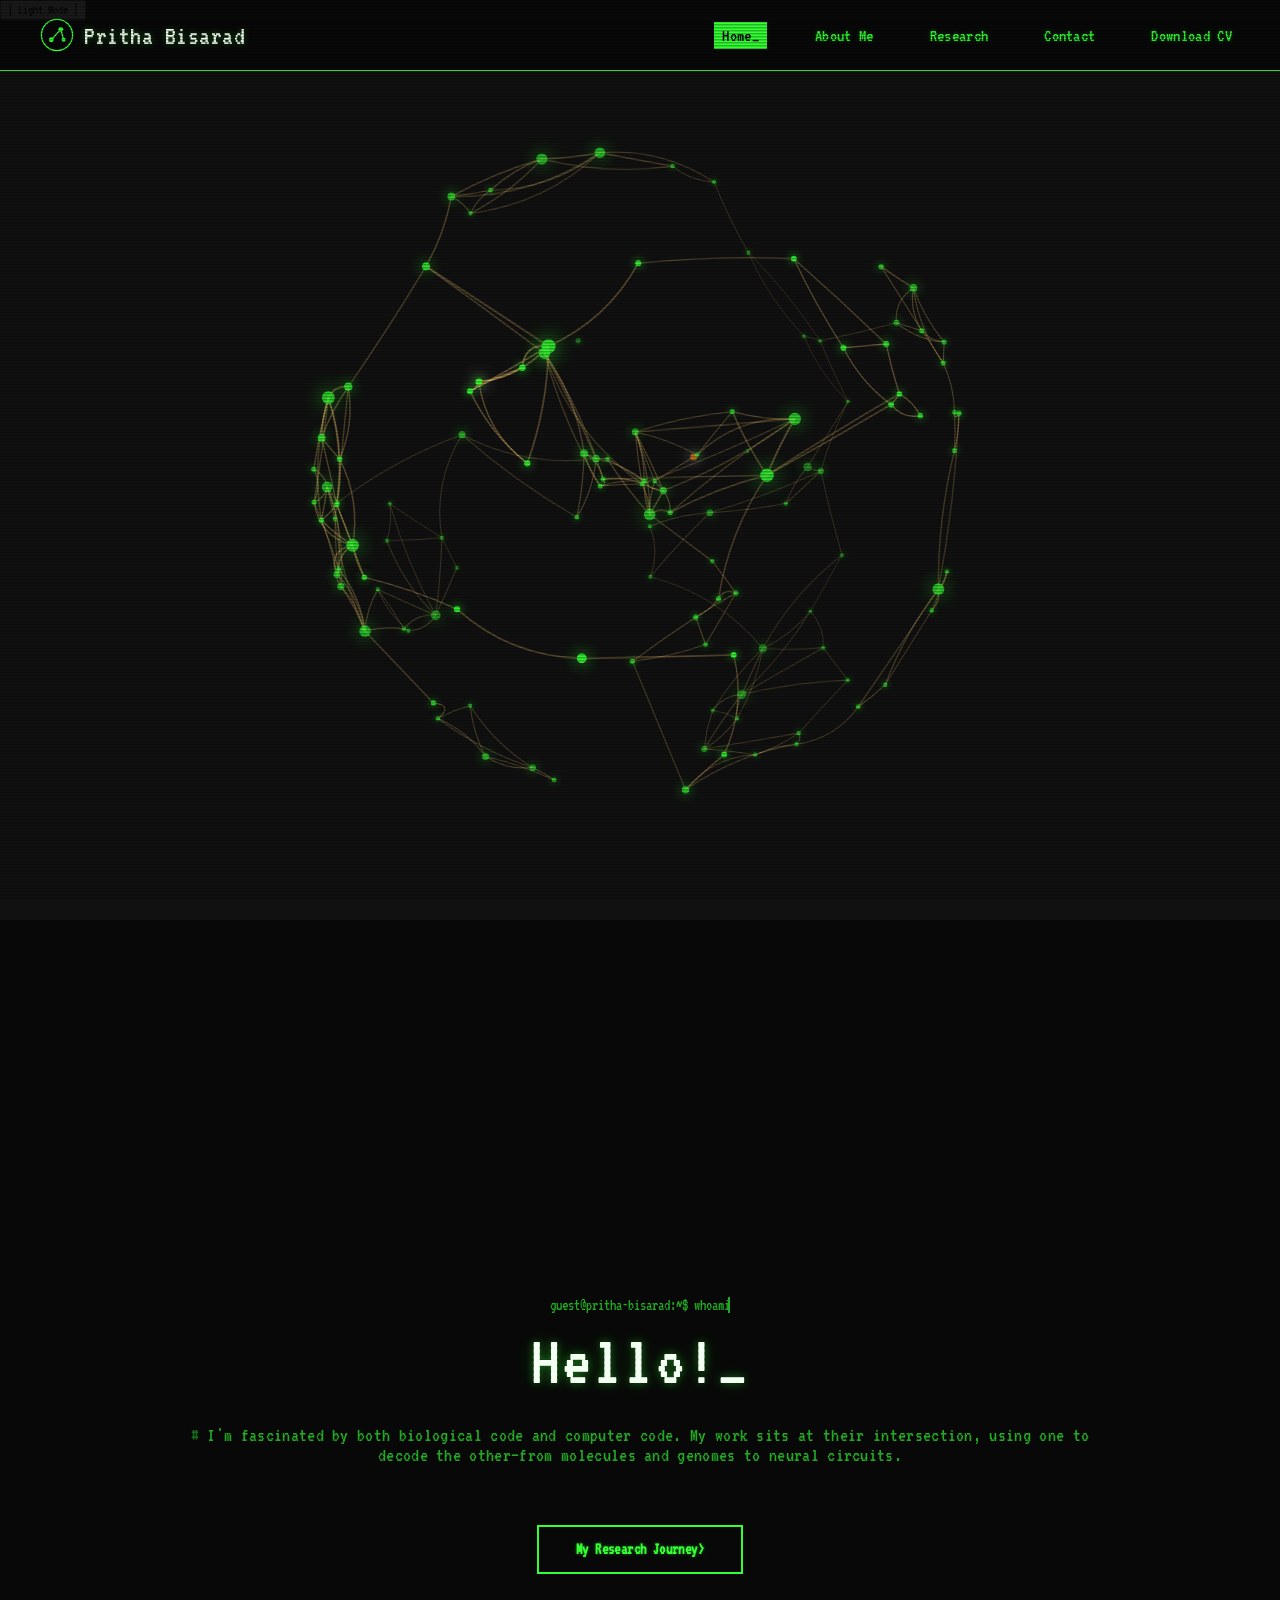
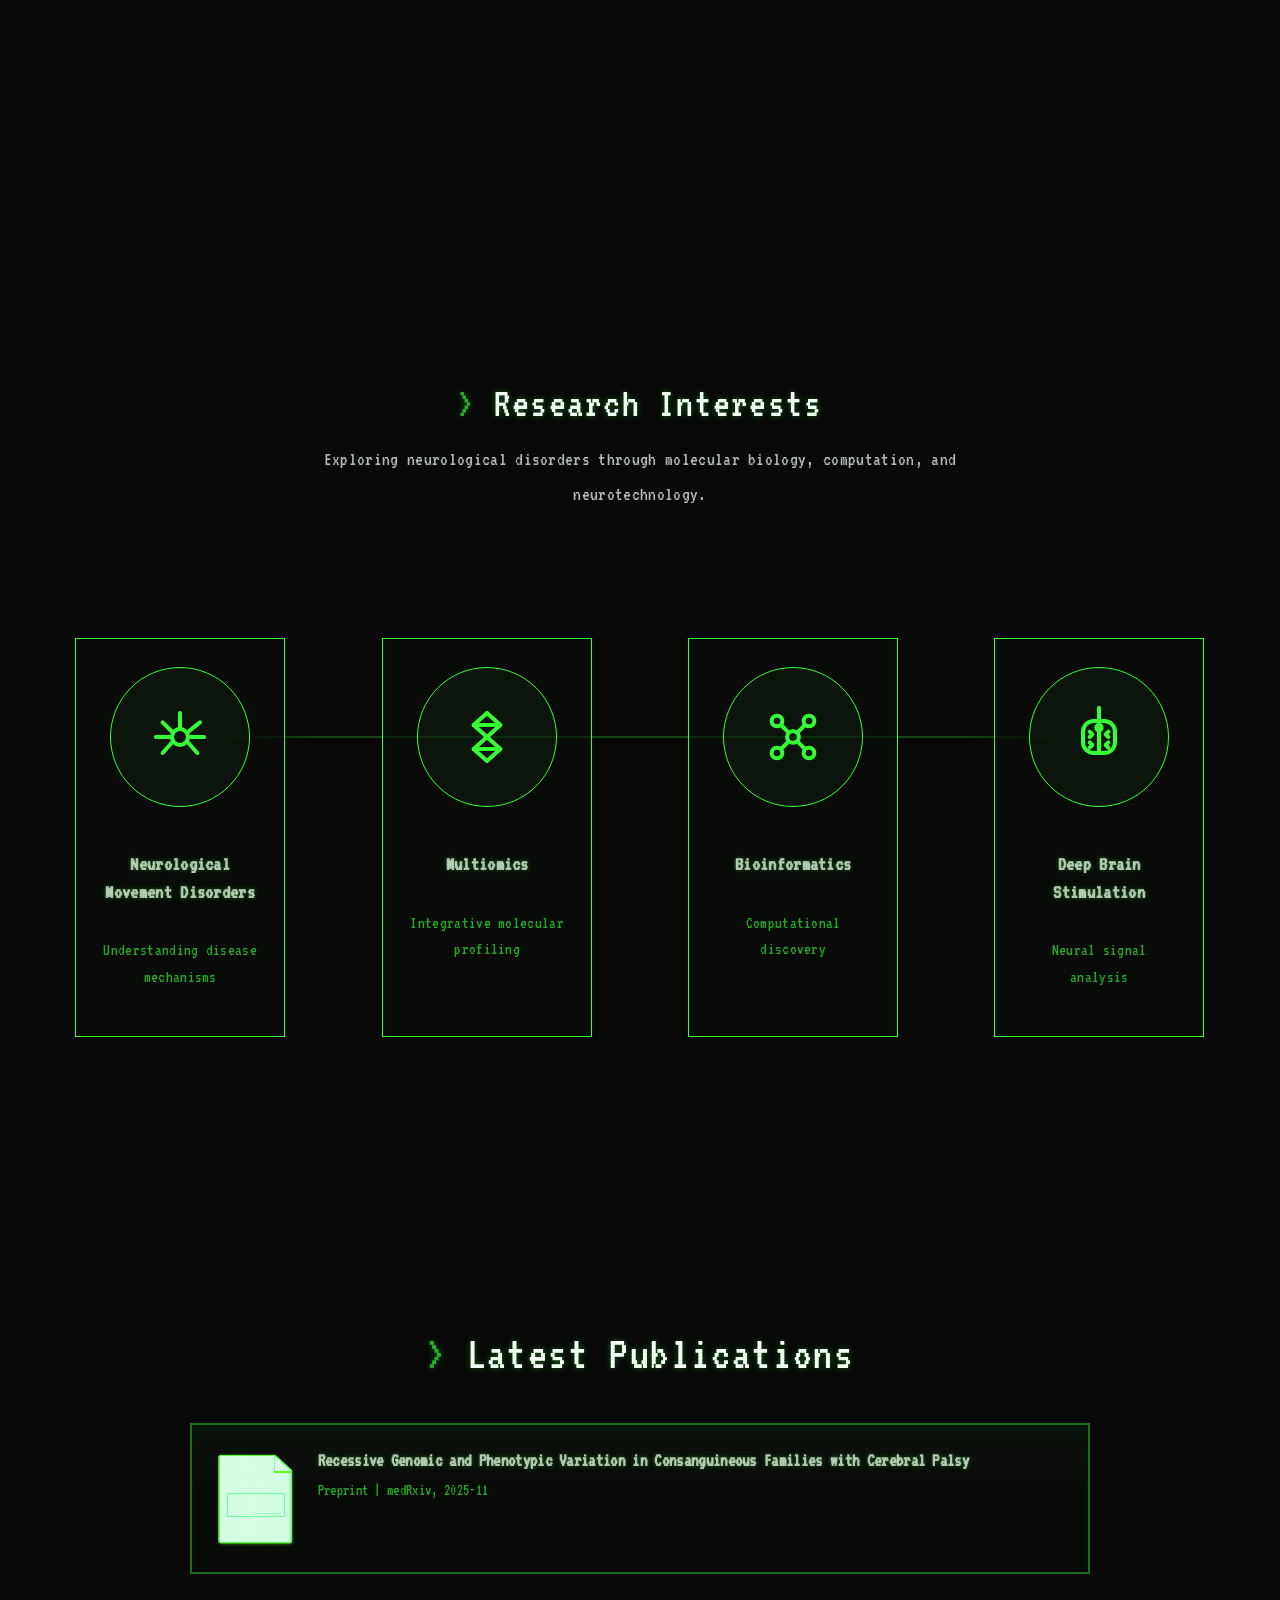
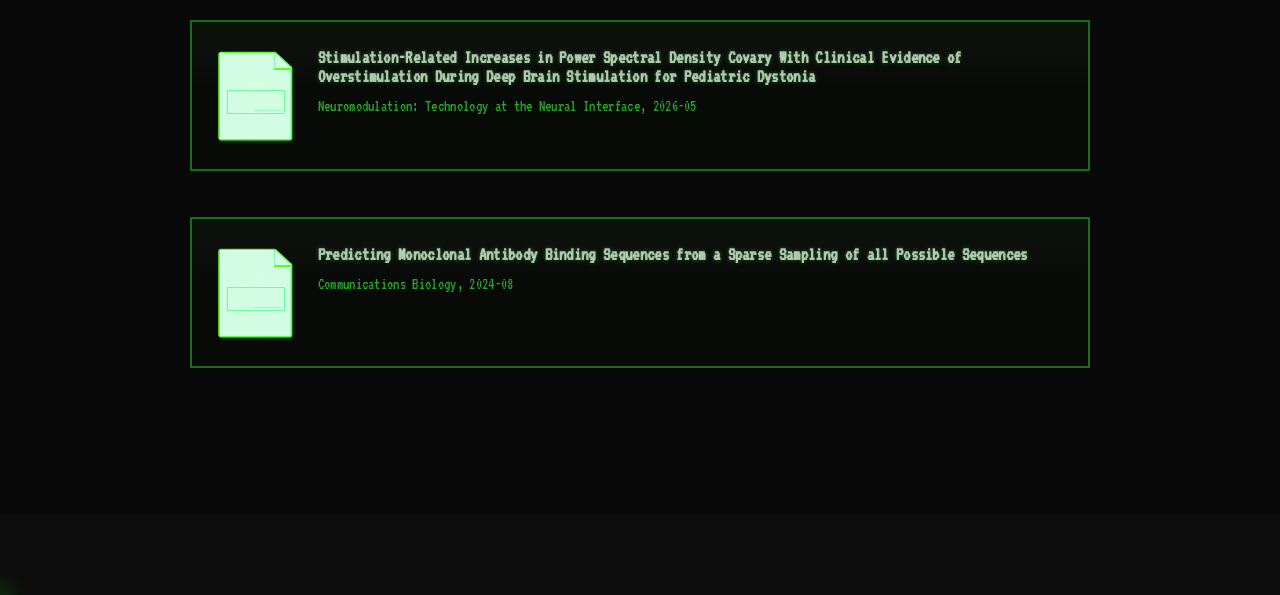
==== commit 1fc8b8cb: "Update deploy version and enhance theme toggle button Updated the deploy version and modified the th" ====
--- a/index.html
+++ b/index.html
@@ -1,4 +1,4 @@
-<!-- deploy-version: 2 -->
+<!-- deploy-version: 3 -->
 <!DOCTYPE html>
 <html lang="en">
 
@@ -111,12 +111,17 @@
                 <li><a href="research.html">Research</a></li>
                 <li><a href="contact.html">Contact</a></li>
                  <li><a href="assets/Bisarad_Pritha_CV.pdf" target="_blank" rel="noopener noreferrer">Download CV</a></li>
-                 <li><button id="themeToggle" class="theme-toggle" aria-label="Switch to light mode">[ Light Mode ]</button></li>
             </ul>
 
         </nav>
 
     </header>
+
+    <button id="themeToggle" class="theme-switch" role="switch" aria-checked="false" aria-label="Switch to light mode">
+        <span class="theme-switch-track">
+            <span class="theme-switch-knob"></span>
+        </span>
+    </button>
 
 <!-- =====================================
      Connectome Hero
--- a/style.css
+++ b/style.css
@@ -1,4 +1,4 @@
-/* deploy-version: 1 */
+/* deploy-version: 3 */
 /* =====================================
    Global reset
    Without this, any element that sets both
@@ -26,9 +26,30 @@
 
     --accent: #33ff33;
 
+    /* Raw R,G,B triplet (no alpha) — lets every hardcoded
+       rgba(var(--accent-rgb),X) elsewhere in this file become
+       rgba(var(--accent-rgb),X) instead, so a single
+       variable redefinition under [data-theme="light"]
+       retints every glow, border, and background at once
+       rather than needing ~40 individual overrides. */
+    --accent-rgb: 51,255,51;
+
+    /* Surface tones — header/scrollbar (near-black, close to
+       --bg), visible card backgrounds (a touch lighter than
+       --bg so cards read as distinct surfaces), and a subtle
+       overlay tone (footer, vignette). These were previously
+       hardcoded rgba(var(--surface-rgb),...) / rgba(var(--card-bg-rgb),...) /
+       rgba(var(--overlay-rgb),...) throughout the file — dark-neutral
+       values that were never green to begin with, so they
+       were missed entirely by the accent-color conversion
+       above. Converting them the same way now. */
+    --surface-rgb: 8,8,8;
+    --card-bg-rgb: 10,14,10;
+    --overlay-rgb: 17,17,17;
+
     --text: #33ff33;
 
-    --text-muted: rgba(51,255,51,.65);
+    --text-muted: rgba(var(--accent-rgb),.65);
 
     /* A little white breaks up an entirely-green page —
        reserved specifically for primary headings, so it
@@ -98,8 +119,8 @@
     ===================================== */
 
     --accent-2: #33ff33;
-    --accent-2-soft: rgba(51,255,51,.16);
-    --accent-2-glow: rgba(51,255,51,.35);
+    --accent-2-soft: rgba(var(--accent-rgb),.16);
+    --accent-2-glow: rgba(var(--accent-rgb),.35);
 
 }
 
@@ -283,7 +304,7 @@
 
 .back-to-top:hover{
 
-    box-shadow:0 0 20px rgba(51,255,51,.5);
+    box-shadow:0 0 20px rgba(var(--accent-rgb),.5);
 
 }
 
@@ -303,7 +324,7 @@
 html{
 
     scrollbar-width:thin;
-    scrollbar-color:var(--accent) rgba(8,8,8,.4);
+    scrollbar-color:var(--accent) rgba(var(--surface-rgb),.4);
 
 }
 
@@ -315,7 +336,7 @@
 
 ::-webkit-scrollbar-track{
 
-    background:rgba(8,8,8,.4);
+    background:rgba(var(--surface-rgb),.4);
 
 }
 
@@ -352,7 +373,7 @@
 
     pointer-events:none;
 
-    box-shadow:inset 0 0 90px 30px rgba(51,255,51,.12);
+    box-shadow:inset 0 0 90px 30px rgba(var(--accent-rgb),.12);
 
 }
 
@@ -399,7 +420,7 @@
 
     height:2px;
 
-    background:linear-gradient(180deg, transparent, rgba(51,255,51,.4), transparent);
+    background:linear-gradient(180deg, transparent, rgba(var(--accent-rgb),.4), transparent);
 
     z-index:-1;
 
@@ -552,9 +573,9 @@
 
     background:var(--text-muted);
     border-color:var(--text-muted);
-    color:#000;
-
-    box-shadow:0 0 16px rgba(51,255,51,.3);
+    color:var(--bg);
+
+    box-shadow:0 0 16px rgba(var(--accent-rgb),.3);
 
 }
 
@@ -566,7 +587,7 @@
 
     color:var(--heading-accent);
 
-    text-shadow:0 0 8px var(--accent-2-glow), 0 0 20px rgba(51,255,51,.2);
+    text-shadow:0 0 8px var(--accent-2-glow), 0 0 20px rgba(var(--accent-rgb),.2);
 
 }
 
@@ -686,7 +707,7 @@
 
     content:"# ";
 
-    color:rgba(51,255,51,.4);
+    color:rgba(var(--accent-rgb),.4);
 
 }
 
@@ -828,7 +849,7 @@
 
         overflow:hidden;
 
-        background:rgba(8,8,8,.96);
+        background:rgba(var(--surface-rgb),.96);
 
         backdrop-filter:none;
 
@@ -881,7 +902,7 @@
 
     backdrop-filter:none;
 
-    background:rgba(8,8,8,.92);
+    background:rgba(var(--surface-rgb),.92);
 
     border-bottom:1px solid var(--accent);
 
@@ -894,7 +915,7 @@
    so the header always shows plain at the very top */
 header.header-scrolled{
 
-    background:rgba(8,8,8,.96);
+    background:rgba(var(--surface-rgb),.96);
 
 }
 
@@ -1017,7 +1038,7 @@
 .nav-links a.active{
 
     background:var(--accent);
-    color:#000;
+    color:var(--bg);
     text-shadow:none;
 }
 
@@ -1030,7 +1051,7 @@
 
     display:inline;
 
-    color:#000;
+    color:var(--bg);
 
     animation:blink 1s step-end infinite;
 
@@ -1197,8 +1218,8 @@
     background:linear-gradient(
     90deg,
     transparent,
-    rgba(51,255,51,.25) 12%,
-    rgba(51,255,51,.25) 88%,
+    rgba(var(--accent-rgb),.25) 12%,
+    rgba(var(--accent-rgb),.25) 88%,
     transparent);
 
 }
@@ -1230,8 +1251,8 @@
     background:var(--accent);
 
     box-shadow:
-        0 0 8px 2px rgba(51,255,51,.85),
-        0 0 18px 5px rgba(51,255,51,.35);
+        0 0 8px 2px rgba(var(--accent-rgb),.85),
+        0 0 18px 5px rgba(var(--accent-rgb),.35);
 
     opacity:0;
 
@@ -1279,7 +1300,7 @@
 
 .interest-card{
 
-    background:rgba(10,14,10,.6);
+    background:rgba(var(--card-bg-rgb),.6);
 
     border:1px solid var(--accent);
 
@@ -1333,7 +1354,7 @@
 
     border-color:var(--accent);
 
-    box-shadow:0 0 26px rgba(51,255,51,.55);
+    box-shadow:0 0 26px rgba(var(--accent-rgb),.55);
 
 }
 
@@ -1376,7 +1397,7 @@
     border:1px solid var(--accent);
     border-radius:50%;
 
-    background:rgba(51,255,51,.04);
+    background:rgba(var(--accent-rgb),.04);
 
     color:var(--accent);
 
@@ -1543,7 +1564,7 @@
 
 .publication-card{
 
-    background:rgba(10,14,10,.5);
+    background:rgba(var(--card-bg-rgb),.5);
 
     border:1px solid var(--accent);
 
@@ -1580,7 +1601,7 @@
 
     border-color:var(--accent);
 
-    box-shadow:0 0 26px rgba(51,255,51,.55);
+    box-shadow:0 0 26px rgba(var(--accent-rgb),.55);
 
 }
 
@@ -1669,15 +1690,15 @@
 
     text-align: center;
 
-    color: rgba(244,245,251,.65);
+    color: var(--text-muted);
     font-size: 0.9rem;
 
     backdrop-filter: blur(14px);
     -webkit-backdrop-filter: blur(14px);
 
-    background: rgba(17,17,17,.55);
-
-    border-top: 1px solid rgba(71,216,255,.12);
+    background: rgba(var(--overlay-rgb),.55);
+
+    border-top: 1px solid rgba(var(--accent-rgb),.12);
 }
 
 footer p {
@@ -1755,7 +1776,7 @@
 
     background:
         radial-gradient(circle,
-        rgba(51,255,51,.18),
+        rgba(var(--accent-rgb),.18),
         transparent 70%);
 
     transform:translate(-50%,-50%);
@@ -1819,12 +1840,12 @@
 .cta-btn:hover{
 
     background:var(--accent);
-    color:#000;
+    color:var(--bg);
     text-shadow:none;
     transform:none;
 
     box-shadow:
-        0 0 26px rgba(51,255,51,.55);
+        0 0 26px rgba(var(--accent-rgb),.55);
 
 }
 
@@ -1980,7 +2001,7 @@
 .glass.accordion-item.active{
 
     border-color:var(--accent);
-    box-shadow:0 0 26px rgba(51,255,51,.55);
+    box-shadow:0 0 26px rgba(var(--accent-rgb),.55);
 
 }
 
@@ -2248,7 +2269,7 @@
     pointer-events:none;
 
     box-shadow:
-        inset 0 0 40px 12px rgba(17,17,17,.55);
+        inset 0 0 40px 12px rgba(var(--overlay-rgb),.55);
 
 }
 
@@ -2274,7 +2295,7 @@
 
     overflow:hidden;
 
-    background: rgba(10,14,10,.6);
+    background: rgba(var(--card-bg-rgb),.6);
     border: 1px solid var(--accent);
     border-radius: 0;
     padding: 2.5rem;
@@ -2313,7 +2334,7 @@
     font-size:12rem;
     line-height:1;
 
-    color:rgba(51,255,51,.08);
+    color:rgba(var(--accent-rgb),.08);
 
     pointer-events:none;
 
@@ -2344,7 +2365,7 @@
 
     border-width:2px;
 
-    box-shadow:0 0 28px rgba(51,255,51,.55);
+    box-shadow:0 0 28px rgba(var(--accent-rgb),.55);
 
 }
 
@@ -2439,7 +2460,7 @@
 
     border-radius:50%;
 
-    background:rgba(51,255,51,.08);
+    background:rgba(var(--accent-rgb),.08);
 
     color:var(--accent);
 
@@ -2456,7 +2477,7 @@
 
     background:var(--accent);
 
-    color:#000;
+    color:var(--bg);
 
     transform:none;
 
@@ -2470,7 +2491,7 @@
 
     border-radius:0;
 
-    background:rgba(51,255,51,.25);
+    background:rgba(var(--accent-rgb),.25);
 
     cursor:pointer;
 
@@ -2515,19 +2536,19 @@
 
 :root{
 
-    --glass-bg:rgba(10,14,10,.55);
+    --glass-bg:rgba(var(--card-bg-rgb),.55);
 
     --glass-bg-hover:rgba(20,28,20,.7);
 
-    --glass-border:rgba(51,255,51,.4);
-
-    --glass-highlight:rgba(51,255,51,.04);
+    --glass-border:rgba(var(--accent-rgb),.4);
+
+    --glass-highlight:rgba(var(--accent-rgb),.04);
 
     --glass-shadow:
         0 0 0 rgba(0,0,0,0);
 
     --glass-shadow-hover:
-        0 0 16px rgba(51,255,51,.25);
+        0 0 16px rgba(var(--accent-rgb),.25);
 
     --glass-blur:0px;
 
@@ -2613,7 +2634,7 @@
 
     background:var(--glass-bg-hover);
 
-    border-color:rgba(51,255,51,0.22);
+    border-color:rgba(var(--accent-rgb),0.22);
 
     box-shadow:var(--glass-shadow-hover);
 
@@ -2731,7 +2752,7 @@
 
     transform:translateX(-50%);
 
-    background:rgba(51,255,51,.25);
+    background:rgba(var(--accent-rgb),.25);
 
     z-index:1;
 
@@ -2807,7 +2828,7 @@
     padding:1.25rem;
 
     border:1px solid var(--accent);
-    background:rgba(10,14,10,.5);
+    background:rgba(var(--card-bg-rgb),.5);
 
     transition:border-color .2s ease, box-shadow .2s ease;
 
@@ -2815,7 +2836,7 @@
 
 .poster-preview:hover{
 
-    box-shadow:0 0 26px rgba(51,255,51,.55);
+    box-shadow:0 0 26px rgba(var(--accent-rgb),.55);
 
 }
 
@@ -2827,7 +2848,7 @@
 
     display:block;
 
-    border:1px solid rgba(51,255,51,.35);
+    border:1px solid rgba(var(--accent-rgb),.35);
 
 }
 
@@ -2878,10 +2899,10 @@
        gradients (one per edge) and shifts their position each
        frame, the classic CSS "marching ants" technique. */
     background-image:
-        linear-gradient(90deg, rgba(51,255,51,.5) 50%, transparent 50%),
-        linear-gradient(90deg, rgba(51,255,51,.5) 50%, transparent 50%),
-        linear-gradient(0deg, rgba(51,255,51,.5) 50%, transparent 50%),
-        linear-gradient(0deg, rgba(51,255,51,.5) 50%, transparent 50%);
+        linear-gradient(90deg, rgba(var(--accent-rgb),.5) 50%, transparent 50%),
+        linear-gradient(90deg, rgba(var(--accent-rgb),.5) 50%, transparent 50%),
+        linear-gradient(0deg, rgba(var(--accent-rgb),.5) 50%, transparent 50%),
+        linear-gradient(0deg, rgba(var(--accent-rgb),.5) 50%, transparent 50%);
 
     background-repeat: repeat-x, repeat-x, repeat-y, repeat-y;
 
@@ -2963,7 +2984,7 @@
 
     transform:none;
     border:1px solid var(--accent);
-    box-shadow:0 0 26px rgba(51,255,51,.55);
+    box-shadow:0 0 26px rgba(var(--accent-rgb),.55);
 
 }
 
@@ -2981,7 +3002,7 @@
 
     height:2px;
 
-    background:rgba(51,255,51,.3);
+    background:rgba(var(--accent-rgb),.3);
 
 }
 
@@ -3051,7 +3072,7 @@
 
     background:var(--accent);
 
-    box-shadow:0 0 12px rgba(51,255,51,.6);
+    box-shadow:0 0 12px rgba(var(--accent-rgb),.6);
 
 }
 
@@ -3218,7 +3239,7 @@
 
     padding-top:1rem;
 
-    border-top:1px solid rgba(51,255,51,.15);
+    border-top:1px solid rgba(var(--accent-rgb),.15);
 
 }
 
@@ -3430,9 +3451,9 @@
 
     border-radius:50%;
 
-    border:1px solid rgba(51,255,51,.3);
-
-    background:rgba(51,255,51,.06);
+    border:1px solid rgba(var(--accent-rgb),.3);
+
+    background:rgba(var(--accent-rgb),.06);
 
     color:var(--accent-2);
 
@@ -3537,7 +3558,7 @@
 
     background:
         radial-gradient(circle,
-        rgba(47,47,47,.12) 0%,
+        rgba(var(--overlay-rgb),.12) 0%,
         transparent 70%);
 
     opacity:0;
@@ -3593,7 +3614,7 @@
     border-color:var(--accent);
     border-width:2px;
 
-    box-shadow:0 0 28px rgba(51,255,51,.55);
+    box-shadow:0 0 28px rgba(var(--accent-rgb),.55);
 
 }
 
@@ -3611,7 +3632,7 @@
 
     font-size:1rem;
 
-    color:rgba(51,255,51,.6);
+    color:rgba(var(--accent-rgb),.6);
 
     transition:none;
 
--- a/retro-theme.css
+++ b/retro-theme.css
@@ -1,708 +1,153 @@
+/* deploy-version: 4 */
+
 /* =====================================================
-   RETRO TERMINAL THEME 
+   LIGHT MODE
+   Same retro terminal identity — monospace type, bracket
+   labels, the connectome — just monochrome black/grey on
+   off-white instead of green-on-black, with the CRT layer
+   (scanlines, vignette, sweep, glow effects) removed
+   entirely. This file was the original pre-merge retro
+   theme stylesheet, unlinked from every page once its
+   styles were folded into style.css directly — repurposed
+   here rather than left as dead weight in the repo.
+
+   Every color token below redefines the exact same
+   variable names style.css already uses everywhere, so
+   the rest of the site adapts automatically without
+   needing per-selector overrides for anything that was
+   already variable-driven. Hardcoded rgba(51,255,51,X)
+   values throughout style.css were converted to
+   rgba(var(--accent-rgb),X) specifically to make this
+   possible — a manual per-selector override pass across
+   ~40 individual rules would have been far more likely to
+   miss something.
 ===================================================== */
 
-:root{
+html[data-theme="light"]{
 
-    --bg:#080808;
-    --surface:#0f0f0f;
+    --bg:#f5f5f4;
+    --surface:#ececea;
 
-    /* A little white breaks up an entirely-green page —
-       reserved specifically for primary headings, so it
-       reads as intentional hierarchy (white = main content,
-       green = labels/metadata/chrome) rather than random
-       inconsistency. */
-    --heading-accent:#f2fff2;
+    --accent:#1a1a1a;
+    --accent-rgb:26,26,26;
 
-    /* Same white, dimmed via opacity — for secondary/nested
-       titles (a publication title inside a card, a card's
-       own h3) so they read as "part of the white tier" but
-       one step down from page-level h1/h2. */
-    --heading-accent-muted:rgba(242,255,242,.72);
+    /* header/scrollbar (near-bg), visible card surfaces
+       (white, distinct from the off-white page), and a
+       subtle overlay tone (footer) — the light-mode
+       counterparts to the dark-neutral rgba(8,8,8,...) /
+       rgba(10,14,10,...) / rgba(17,17,17,...) values these
+       replaced throughout style.css. */
+    --surface-rgb:245,245,244;
+    --card-bg-rgb:255,255,255;
+    --overlay-rgb:235,235,233;
 
-    --accent:#33ff33;
-    --accent-2:#33ff33;
-    --accent-2-soft:rgba(51,255,51,.16);
-    --accent-2-glow:rgba(51,255,51,.35);
+    --text:#1a1a1a;
+    --text-muted:#5c5c5c;
 
-    --text:#33ff33;
-    --text-muted:rgba(51,255,51,.65);
+    --heading-accent:#0d0d0d;
+    --heading-accent-muted:rgba(13,13,13,.72);
 
-    --glass-bg:rgba(10,14,10,.55);
-    --glass-bg-hover:rgba(20,28,20,.7);
-    --glass-border:rgba(51,255,51,.4);
-    --glass-highlight:rgba(51,255,51,.04);
+    --accent-2:#1a1a1a;
+    --accent-2-soft:rgba(26,26,26,.08);
+    --accent-2-glow:transparent;
+
+    --glass-bg:rgba(255,255,255,.6);
+    --glass-bg-hover:rgba(240,240,238,.85);
+    --glass-border:rgba(26,26,26,.3);
+    --glass-highlight:rgba(26,26,26,.03);
     --glass-shadow:0 0 0 rgba(0,0,0,0);
-    --glass-shadow-hover:0 0 16px rgba(51,255,51,.25);
-    --glass-blur:0px;
-
-    --radius-sm:0px;
-    --radius-md:0px;
-    --radius-lg:0px;
-    --radius-xl:0px;
+    --glass-shadow-hover:0 0 0 rgba(0,0,0,0);
 
 }
 
-/* =====================================
-   Base
-===================================== */
-
-body,
-h1, h2, h3, h4, h5, h6,
-p, a, span, button, li,
-.logo-text,
-.nav-links,
-.cta-btn{
-
-    font-family:'VT323', monospace !important;
-    letter-spacing:.02em;
-
-}
-
-body{
-
-    background:var(--bg) !important;
-
-}
-
-/* Kill the shared ambient gradient/grain — flat CRT black
-   reads more authentic than a warm glow */
-body::before,
-body::after{
+/* No CRT layer at all in light mode — no scanlines,
+   vignette, or sweep animation. */
+html[data-theme="light"] .crt-overlay,
+html[data-theme="light"] body::before,
+html[data-theme="light"] body::after{
 
     display:none !important;
 
 }
 
-h1, h2{
+/* Glow-based hover feedback doesn't translate to a light
+   background the way it does on black — a dark shadow
+   just reads as a smudge, not an effect. A universal kill
+   switch here is deliberate: it guarantees no glow survives
+   anywhere on the site, including any hardcoded shadow
+   value that a manual per-selector pass might have missed,
+   rather than relying on having caught every instance by
+   hand. Clean border-color changes on hover still carry the
+   same feedback without needing any shadow at all. */
+html[data-theme="light"] *{
 
-    font-weight:400 !important;
-    letter-spacing:.03em !important;
-    text-shadow:0 0 6px var(--accent-2-glow);
-
-}
-
-h3{
-
-    text-shadow:0 0 4px var(--accent-2-glow);
-
-}
-
-p{
-
-    color:var(--text-muted);
-
-}
-
-/* =====================================
-   CRT scanline overlay
-===================================== */
-
-.crt-overlay{
-
-    position:fixed;
-    inset:0;
-
-    z-index:9997;
-
-    pointer-events:none;
-
-    background:repeating-linear-gradient(
-        0deg,
-        rgba(0,0,0,0) 0px,
-        rgba(0,0,0,0) 1px,
-        rgba(0,0,0,.28) 2px,
-        rgba(0,0,0,.28) 3px
-    );
-
-    mix-blend-mode:multiply;
-
-    animation:crtFlicker 6s infinite;
-
-}
-
-@keyframes crtFlicker{
-
-    0%, 92%, 100%{ opacity:1; }
-    93%{ opacity:.85; }
-    94%{ opacity:1; }
-    96%{ opacity:.92; }
-
-}
-
-/* =====================================
-   Header / Nav
-===================================== */
-
-header{
-
-    background:rgba(8,8,8,.92) !important;
-    backdrop-filter:none !important;
-    border-bottom:1px solid var(--accent) !important;
-
-}
-
-.logo-text{
-
-    font-size:1.7rem !important;
-    text-shadow:0 0 6px var(--accent-2-glow);
-
-}
-
-.nav-links a{
-
-    text-shadow:0 0 4px var(--accent-2-glow);
-    transition:none !important;
-
-}
-
-.nav-links a::after{
-
-    display:none !important;
-
-}
-
-.nav-links a:hover,
-.nav-links a.active{
-
-    background:var(--accent) !important;
-    color:#000 !important;
+    box-shadow:none !important;
     text-shadow:none !important;
 
 }
 
-@media (max-width:768px){
+/* The logo mark's colors are inline SVG attributes, not
+   CSS — a variable redefinition can't reach them, so they
+   need an explicit override here. This is the only place
+   on the entire site with hardcoded inline SVG color,
+   confirmed by checking all four pages. */
+html[data-theme="light"] .logo-mark *{
 
-    .nav-links{
-
-        background:rgba(8,8,8,.96) !important;
-        border-bottom:1px solid var(--accent) !important;
-
-    }
+    stroke:var(--accent) !important;
+    fill:var(--accent) !important;
 
 }
 
-/* =====================================
-   Hero
-===================================== */
+html[data-theme="light"] .logo-ring{
 
-.hero-content h1{
-
-    color:var(--heading-accent) !important;
-    text-shadow:0 0 8px var(--accent-2-glow), 0 0 20px rgba(51,255,51,.2);
+    fill:none !important;
 
 }
 
-.hero-content h1::before{
+/* Theme toggle control itself */
 
-    content:"guest@pritha-bisarad:~$ whoami";
+.theme-toggle{
 
-    display:block;
+    background:none;
+    border:none;
 
-    font-size:1rem;
+    /* Explicit match to .nav-links a's color, rather than
+       relying on color:inherit — that traced back through
+       <li>/<ul>/<nav> to nothing explicitly set, falling
+       through to the browser's default black button text
+       (invisible against the dark nav in dark mode). */
+    color:var(--accent);
+    font-family:'VT323', monospace;
+    font-size:1.05rem;
 
-    color:var(--text-muted);
+    cursor:pointer;
 
-    text-shadow:none;
-
-    margin-bottom:.75rem;
-
-    letter-spacing:0;
+    padding:4px 8px;
 
 }
 
-.hero-content h1::after{
+/* Matches .nav-links a:hover's inverted-fill treatment,
+   rather than a same-as-base color change that would have
+   given no visible feedback now that the base color was
+   fixed to match the nav links explicitly. */
+.theme-toggle:hover{
 
-    content:"_";
-
-    animation:blink 1s step-end infinite;
+    background:var(--accent);
+    color:var(--bg);
 
 }
 
-@keyframes blink{
+/* The publication thumbnail icon is a raster PNG, not SVG
+   or CSS-drawn — a variable redefinition can't recolor it
+   the way it did the logo mark. brightness(0) crushes every
+   non-transparent pixel to solid black regardless of the
+   source image's original color, while preserving its
+   transparency; a touch of opacity softens pure black
+   toward the same dark-grey the rest of the light theme's
+   text uses, rather than a starker black. */
+html[data-theme="light"] .publication-thumbnail img{
 
-    0%, 100%{ opacity:1; }
-    50%{ opacity:0; }
+    filter:brightness(0) saturate(100%);
+    opacity:.82;
 
 }
-
-.hero-content p{
-
-    color:var(--text-muted);
-
-}
-
-.hero-content p::before{
-
-    content:"# ";
-
-    color:rgba(51,255,51,.4);
-
-}
-
-.cta-btn{
-
-    border-radius:0 !important;
-    border:2px solid var(--accent) !important;
-    background:transparent !important;
-    box-shadow:none !important;
-    text-shadow:0 0 4px var(--accent-2-glow);
-    transition:none !important;
-
-}
-
-.cta-btn::before{
-
-    display:none !important;
-
-}
-
-.cta-btn:hover{
-
-    background:var(--accent) !important;
-    color:#000 !important;
-    text-shadow:none !important;
-    transform:none !important;
-    box-shadow:0 0 26px rgba(51,255,51,.55) !important;
-
-}
-
-.cta-btn::after{
-
-    content:" >";
-
-}
-
-/* =====================================
-   Overview / Interest Cards
-===================================== */
-
-#overview h2::before,
-#publications h2::before{
-
-    content:"> ";
-    color:rgba(51,255,51,.5);
-
-}
-
-#overview h2,
-#publications h2{
-
-    color:var(--heading-accent) !important;
-
-}
-
-.overview-subtitle{
-
-    color:var(--heading-accent-muted) !important;
-
-}
-
-.interest-card{
-
-    background:rgba(10,14,10,.6) !important;
-    border:1px solid var(--accent) !important;
-    border-radius:0 !important;
-    backdrop-filter:none !important;
-    -webkit-backdrop-filter:none !important;
-    box-shadow:none !important;
-    transition:border-color .2s ease, box-shadow .2s ease !important;
-
-}
-
-.interest-card::before{
-
-    display:none !important;
-
-}
-
-.interest-card:hover{
-
-    transform:none !important;
-    box-shadow:0 0 26px rgba(51,255,51,.55) !important;
-
-}
-
-.interest-icon{
-
-    border:1px solid var(--accent) !important;
-    border-radius:50% !important;
-    background:rgba(51,255,51,.04) !important;
-    color:var(--accent) !important;
-
-}
-
-.interest-card h3{
-
-    color:var(--heading-accent-muted) !important;
-    text-shadow:0 0 4px var(--accent-2-glow);
-
-}
-
-/* Connector line + pulse — redeclared in green instead of
-   the shared amber (those rules hardcode hex, not tokens,
-   so they need a full redeclaration rather than a variable
-   swap) */
-
-.interest-grid::before{
-
-    background:linear-gradient(
-        90deg,
-        transparent,
-        rgba(51,255,51,.25) 12%,
-        rgba(51,255,51,.25) 88%,
-        transparent) !important;
-
-}
-
-.interest-grid::after{
-
-    background:var(--accent) !important;
-    box-shadow:
-        0 0 8px 2px rgba(51,255,51,.85),
-        0 0 18px 5px rgba(51,255,51,.35) !important;
-
-}
-
-/* =====================================
-   Publications
-===================================== */
-
-.publication-card{
-
-    background:rgba(10,14,10,.5) !important;
-    border:1px solid var(--accent) !important;
-    border-radius:0 !important;
-    backdrop-filter:none !important;
-    -webkit-backdrop-filter:none !important;
-    box-shadow:none !important;
-    transition:border-color .2s ease, box-shadow .2s ease !important;
-
-}
-
-.publication-card:hover{
-
-    transform:none !important;
-    border-color:var(--accent) !important;
-    box-shadow:0 0 26px rgba(51,255,51,.55) !important;
-
-}
-
-.publication-info h3{
-
-    color:var(--heading-accent-muted) !important;
-    text-shadow:0 0 4px var(--accent-2-glow);
-
-}
-
-.publication-thumbnail img{
-
-    filter:grayscale(1) brightness(1.4) sepia(1) hue-rotate(60deg) saturate(4);
-
-}
-
-/* =====================================
-   Footer
-===================================== */
-
-footer{
-
-    background:rgba(8,8,8,.92) !important;
-    border-top:1px solid var(--accent) !important;
-    backdrop-filter:none !important;
-
-}
-
-/* =====================================
-   Cursor glow (particle colors handled
-   separately in cursor.js)
-===================================== */
-
-#cursor-glow{
-
-    background:radial-gradient(circle, rgba(51,255,51,.22), transparent 70%) !important;
-
-}
-
-/* =====================================
-   Scrollbar
-===================================== */
-
-::-webkit-scrollbar-thumb{
-
-    background:var(--accent) !important;
-
-}
-
-html{
-
-    scrollbar-color:var(--accent) rgba(8,8,8,.4) !important;
-
-}
-
-/* =====================================================
-   ABOUT PAGE
-===================================================== */
-
-.about-header h1{
-
-    color:var(--heading-accent) !important;
-
-}
-
-.journey-card{
-
-    background:rgba(10,14,10,.6) !important;
-    border:1px solid var(--accent) !important;
-    border-radius:0 !important;
-    backdrop-filter:none !important;
-    -webkit-backdrop-filter:none !important;
-    box-shadow:none !important;
-    transition:border-color .2s ease, box-shadow .2s ease !important;
-
-}
-
-.journey-card:hover{
-
-    /* Explicit override — the shared style.css sets an amber
-       border-color on this exact hover state, and this is the
-       property that actually needs to win, not just the glow. */
-    border-color:var(--accent) !important;
-    border-width:2px !important;
-    box-shadow:0 0 28px rgba(51,255,51,.55) !important;
-
-}
-
-.journey-card::after{
-
-    color:rgba(51,255,51,.08) !important;
-
-}
-
-.journey-card h2{
-
-    color:var(--accent) !important;
-
-}
-
-.chapter-number{
-
-    color:var(--text-muted) !important;
-
-}
-
-.chapter-number::before{
-
-    content:"[ ";
-
-}
-
-.chapter-number::after{
-
-    content:" ]";
-
-}
-
-#prev,
-#next{
-
-    background:rgba(51,255,51,.08) !important;
-    border:1px solid var(--accent) !important;
-    color:var(--accent) !important;
-    transition:none !important;
-
-}
-
-#prev:hover,
-#next:hover{
-
-    background:var(--accent) !important;
-    color:#000 !important;
-    transform:none !important;
-
-}
-
-.dot{
-
-    background:rgba(51,255,51,.25) !important;
-    border-radius:0 !important;
-
-}
-
-.dot.active{
-
-    background:var(--accent) !important;
-}
-
-/* =====================================================
-   RESEARCH PAGE
-===================================================== */
-
-.research-hero h1{
-
-    color:var(--heading-accent) !important;
-
-}
-
-.research-hero p{
-
-    color:var(--text-muted) !important;
-
-}
-
-.timeline-spine{
-
-    background:rgba(51,255,51,.25) !important;
-
-}
-
-.timeline-node{
-
-    border-color:var(--accent) !important;
-    background:var(--bg) !important;
-
-}
-
-.timeline-item.right .timeline-node{
-
-    border-color:var(--accent) !important;
-
-}
-
-.timeline-card{
-
-    background:rgba(10,14,10,.5) !important;
-    border:1px solid var(--accent) !important;
-    border-radius:0 !important;
-    backdrop-filter:none !important;
-    -webkit-backdrop-filter:none !important;
-    transition:border-color .2s ease, box-shadow .2s ease !important;
-
-}
-
-.timeline-card:hover{
-
-    transform:none !important;
-    border:1px solid var(--accent) !important;
-    box-shadow:0 0 26px rgba(51,255,51,.55) !important;
-
-}
-
-.timeline-card::after{
-
-    background:rgba(51,255,51,.3) !important;
-
-}
-
-.timeline-card h2{
-
-    color:var(--heading-accent) !important;
-
-}
-
-.timeline-card p{
-
-    color:var(--text-muted) !important;
-
-}
-
-.research-topic::before{
-
-    content:"[ ";
-
-}
-
-.research-topic::after{
-
-    content:" ]";
-
-}
-
-.publication{
-
-    border-top:1px solid rgba(51,255,51,.15) !important;
-
-}
-
-.publication h3{
-
-    color:var(--heading-accent-muted) !important;
-
-}
-
-.publication h3::before{
-
-    content:"> ";
-    color:rgba(51,255,51,.5);
-
-}
-
-.publication p{
-
-    color:var(--text-muted) !important;
-
-}
-
-.research-cta h2{
-
-    color:var(--heading-accent) !important;
-
-}
-
-.research-cta p{
-
-    color:var(--text-muted) !important;
-
-}
-
-/* =====================================================
-   CONTACT PAGE
-===================================================== */
-
-.contact-hero h1{
-
-    color:var(--heading-accent) !important;
-
-}
-
-.contact-hero p{
-
-    color:var(--text-muted) !important;
-
-}
-
-.contact-card{
-
-    color:var(--accent) !important;
-
-}
-
-.contact-card:hover{
-
-    /* Same fix as journey-card — style.css sets an amber
-       border-color + amber box-shadow on this exact hover
-       state that would otherwise leak through untouched. */
-    transform:none !important;
-    border-color:var(--accent) !important;
-    border-width:2px !important;
-    box-shadow:0 0 28px rgba(51,255,51,.55) !important;
-
-}
-
-.contact-card p{
-
-    color:var(--text-muted) !important;
-
-}
-
-.contact-card::after{
-
-    color:rgba(51,255,51,.6) !important;
-
-}
-
-.contact-card:hover::after{
-
-    color:var(--accent) !important;
-
-}
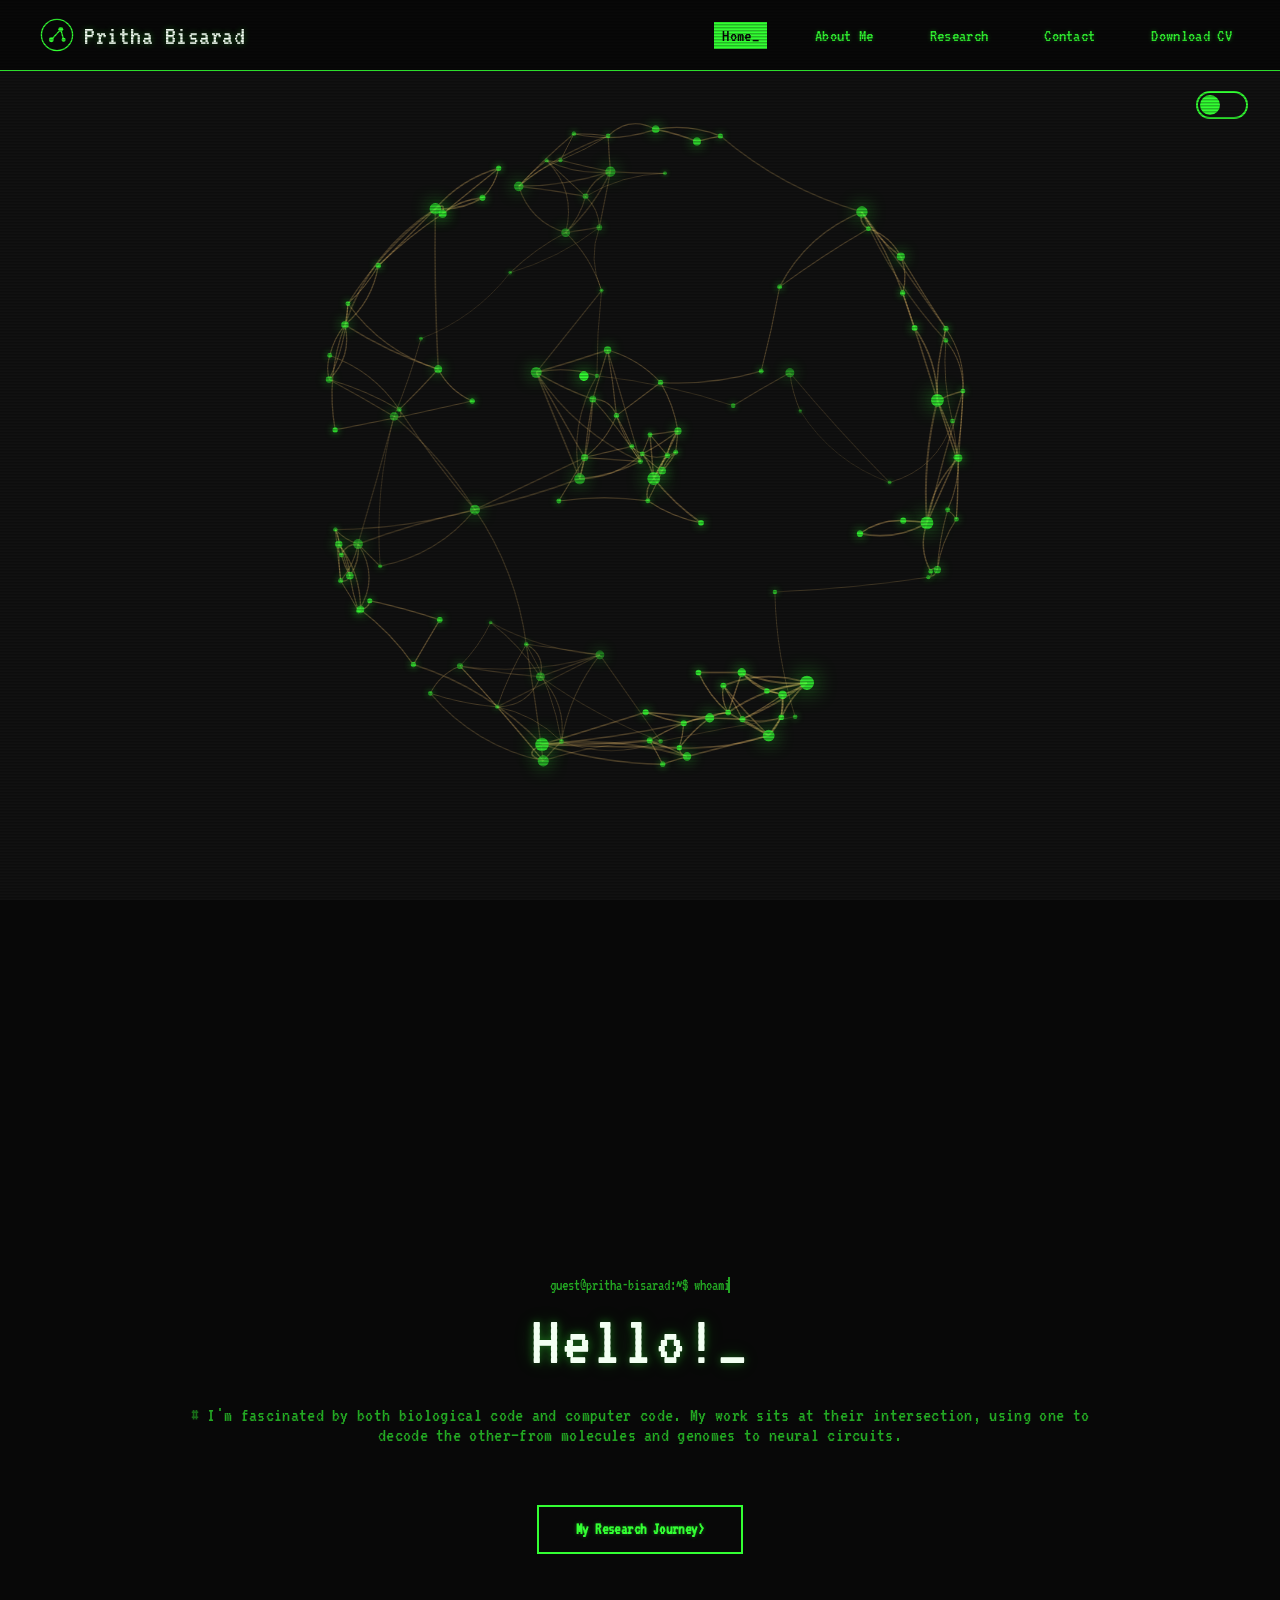
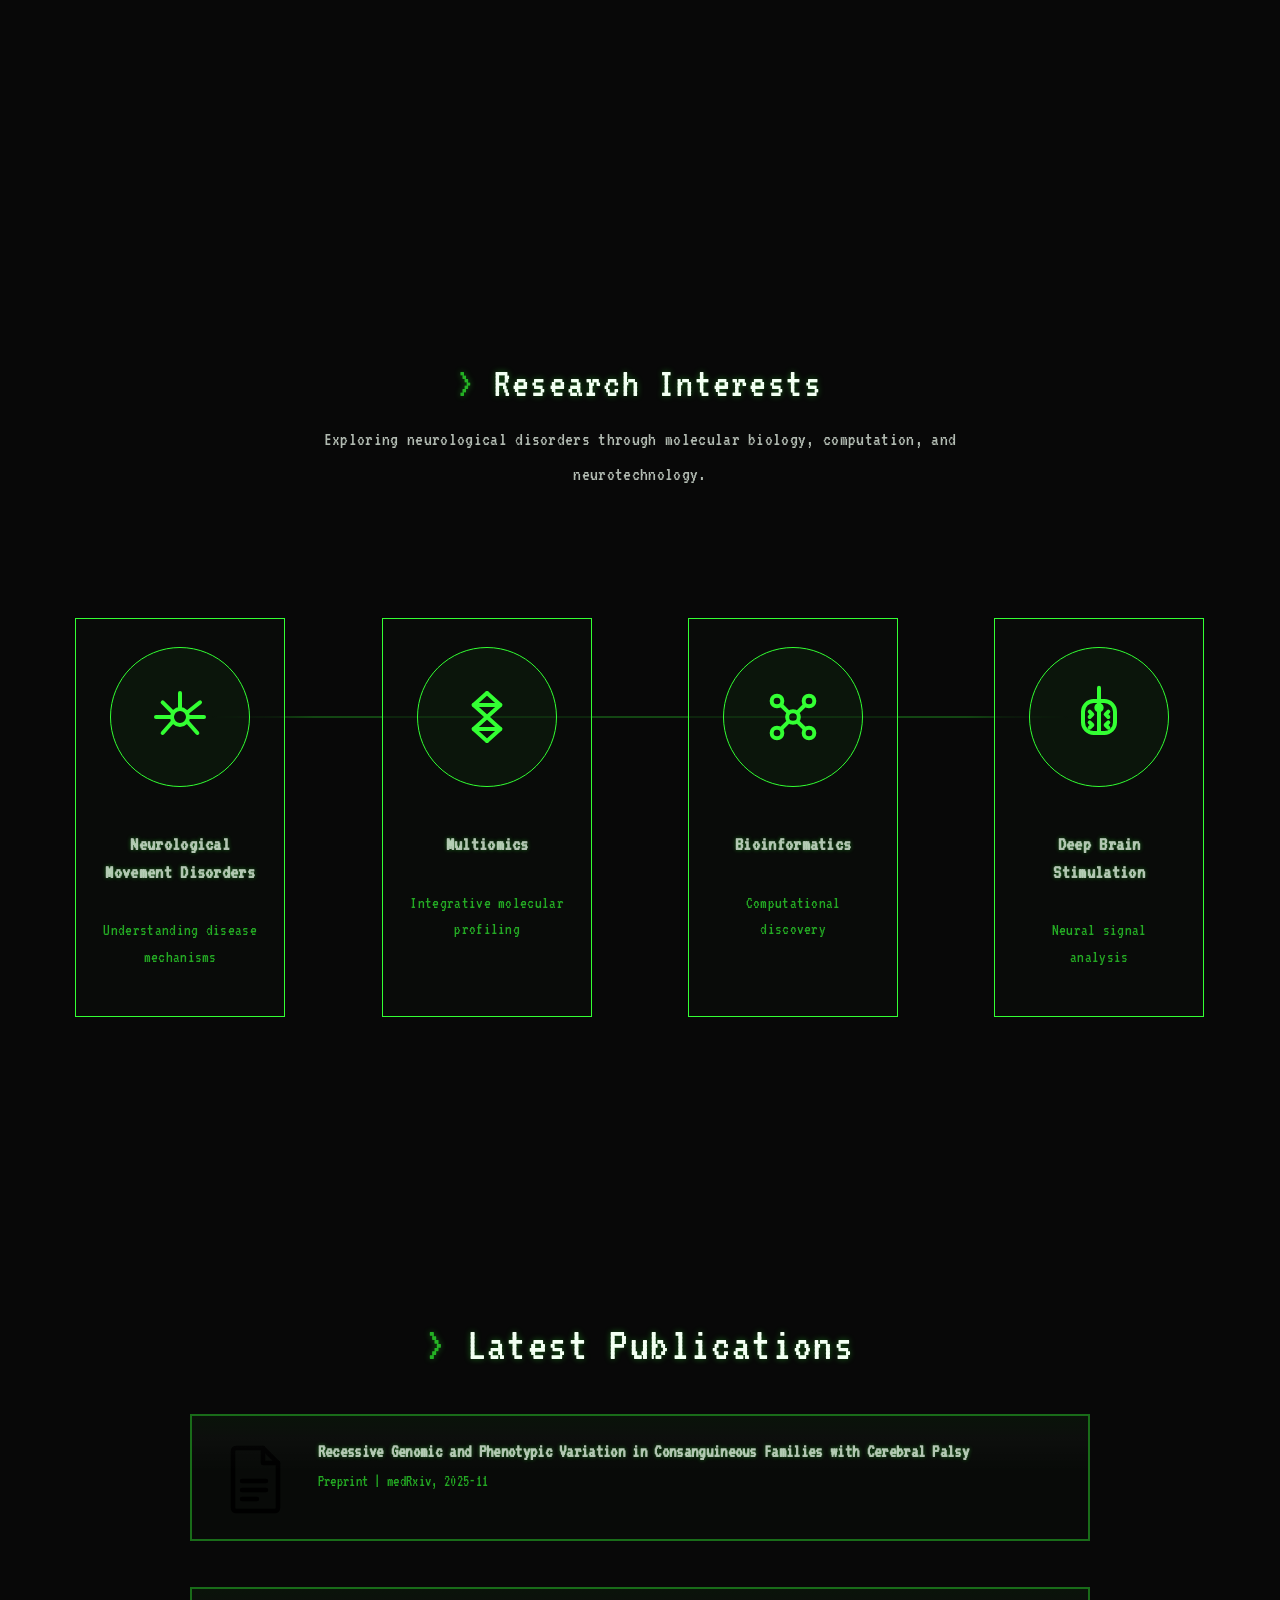
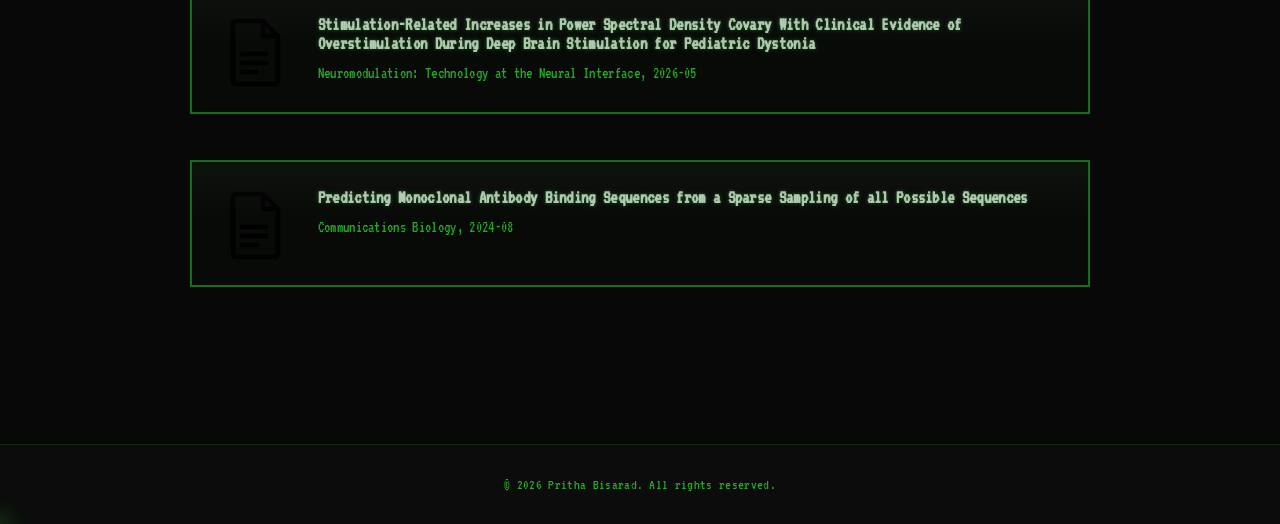
==== commit 051b30ad: "Update deploy version and replace images with SVGs" ====
--- a/index.html
+++ b/index.html
@@ -1,4 +1,4 @@
-<!-- deploy-version: 3 -->
+<!-- deploy-version: 4 -->
 <!DOCTYPE html>
 <html lang="en">
 
@@ -283,8 +283,13 @@
 
              <div class="publication-thumbnail">
           
-                  <img src="images/page.png"
-                       alt="Scientific publication" width="96" height="96" loading="lazy">
+                  <svg class="publication-icon" viewBox="0 0 24 24" fill="none" stroke="currentColor" stroke-width="1.5" stroke-linecap="round" stroke-linejoin="round" aria-hidden="true">
+                      <path d="M6 2h9l5 5v15a1 1 0 0 1-1 1H6a1 1 0 0 1-1-1V3a1 1 0 0 1 1-1z"/>
+                      <path d="M15 2v5h5"/>
+                      <line x1="8" y1="13" x2="16" y2="13"/>
+                      <line x1="8" y1="16" x2="16" y2="16"/>
+                      <line x1="8" y1="19" x2="13" y2="19"/>
+                  </svg>
           
               </div>
                <div class="publication-info">
@@ -301,8 +306,13 @@
 
              <div class="publication-thumbnail">
           
-                  <img src="images/page.png"
-                       alt="Scientific publication" width="96" height="96" loading="lazy">
+                  <svg class="publication-icon" viewBox="0 0 24 24" fill="none" stroke="currentColor" stroke-width="1.5" stroke-linecap="round" stroke-linejoin="round" aria-hidden="true">
+                      <path d="M6 2h9l5 5v15a1 1 0 0 1-1 1H6a1 1 0 0 1-1-1V3a1 1 0 0 1 1-1z"/>
+                      <path d="M15 2v5h5"/>
+                      <line x1="8" y1="13" x2="16" y2="13"/>
+                      <line x1="8" y1="16" x2="16" y2="16"/>
+                      <line x1="8" y1="19" x2="13" y2="19"/>
+                  </svg>
           
               </div>
                <div class="publication-info">
@@ -320,8 +330,13 @@
 
              <div class="publication-thumbnail">
           
-                  <img src="images/page.png"
-                       alt="Scientific publication" width="96" height="96" loading="lazy">
+                  <svg class="publication-icon" viewBox="0 0 24 24" fill="none" stroke="currentColor" stroke-width="1.5" stroke-linecap="round" stroke-linejoin="round" aria-hidden="true">
+                      <path d="M6 2h9l5 5v15a1 1 0 0 1-1 1H6a1 1 0 0 1-1-1V3a1 1 0 0 1 1-1z"/>
+                      <path d="M15 2v5h5"/>
+                      <line x1="8" y1="13" x2="16" y2="13"/>
+                      <line x1="8" y1="16" x2="16" y2="16"/>
+                      <line x1="8" y1="19" x2="13" y2="19"/>
+                  </svg>
           
               </div>
                <div class="publication-info">
--- a/retro-theme.css
+++ b/retro-theme.css
@@ -1,4 +1,4 @@
-/* deploy-version: 4 */
+/* deploy-version: 6 */
 
 /* =====================================================
    LIGHT MODE
@@ -106,34 +106,105 @@
 
 /* Theme toggle control itself */
 
-.theme-toggle{
+/* =====================================================
+   Theme switch
+   A standalone floating control in the top-right corner,
+   independent of the nav bar — not a nav item, styled as
+   an actual toggle switch (track + sliding knob) rather
+   than a text button. Fades out on scroll via .switch-
+   hidden (toggled in script.js, reusing the same scroll
+   condition that already hides the header), and fades back
+   in when scrolling back up.
+===================================================== */
+
+.theme-switch{
+
+    position:fixed;
+    /* Explicitly tied to the navbar's own fixed 70px height
+       plus its 1px border, rather than a guessed offset that
+       happened to land on top of the Download CV link at
+       this viewport width. */
+    top:calc(70px + 1px + 1.25rem);
+    right:2rem;
+    z-index:1001;
 
     background:none;
     border:none;
-
-    /* Explicit match to .nav-links a's color, rather than
-       relying on color:inherit — that traced back through
-       <li>/<ul>/<nav> to nothing explicitly set, falling
-       through to the browser's default black button text
-       (invisible against the dark nav in dark mode). */
-    color:var(--accent);
-    font-family:'VT323', monospace;
-    font-size:1.05rem;
+    padding:0;
 
     cursor:pointer;
 
-    padding:4px 8px;
-
-}
-
-/* Matches .nav-links a:hover's inverted-fill treatment,
-   rather than a same-as-base color change that would have
-   given no visible feedback now that the base color was
-   fixed to match the nav links explicitly. */
-.theme-toggle:hover{
+    transition:opacity .3s ease;
+
+}
+
+.theme-switch.switch-hidden{
+
+    opacity:0;
+    pointer-events:none;
+
+}
+
+.theme-switch-track{
+
+    display:block;
+
+    width:52px;
+    height:28px;
+
+    border:2px solid var(--accent);
+    border-radius:999px;
+
+    position:relative;
+
+    transition:box-shadow .2s ease;
+
+}
+
+.theme-switch:hover .theme-switch-track{
+
+    box-shadow:0 0 16px rgba(var(--accent-rgb),.4);
+
+}
+
+.theme-switch-knob{
+
+    position:absolute;
+    top:2px;
+    left:2px;
+
+    width:20px;
+    height:20px;
+
+    border-radius:50%;
 
     background:var(--accent);
-    color:var(--bg);
+
+    transition:transform .25s cubic-bezier(.2,.7,.2,1);
+
+}
+
+.theme-switch[aria-checked="true"] .theme-switch-knob{
+
+    transform:translateX(24px);
+
+}
+
+/* The hamburger menu also lands in the top-right corner at
+   this width — moving the switch to the opposite corner
+   avoids both that and the existing bottom-right back-to-
+   top button, rather than stacking three controls into two
+   corners. */
+@media (max-width:768px){
+
+    .theme-switch{
+
+        top:auto;
+        bottom:1.25rem;
+        left:1.25rem;
+        right:auto;
+
+    }
 
 }
 
